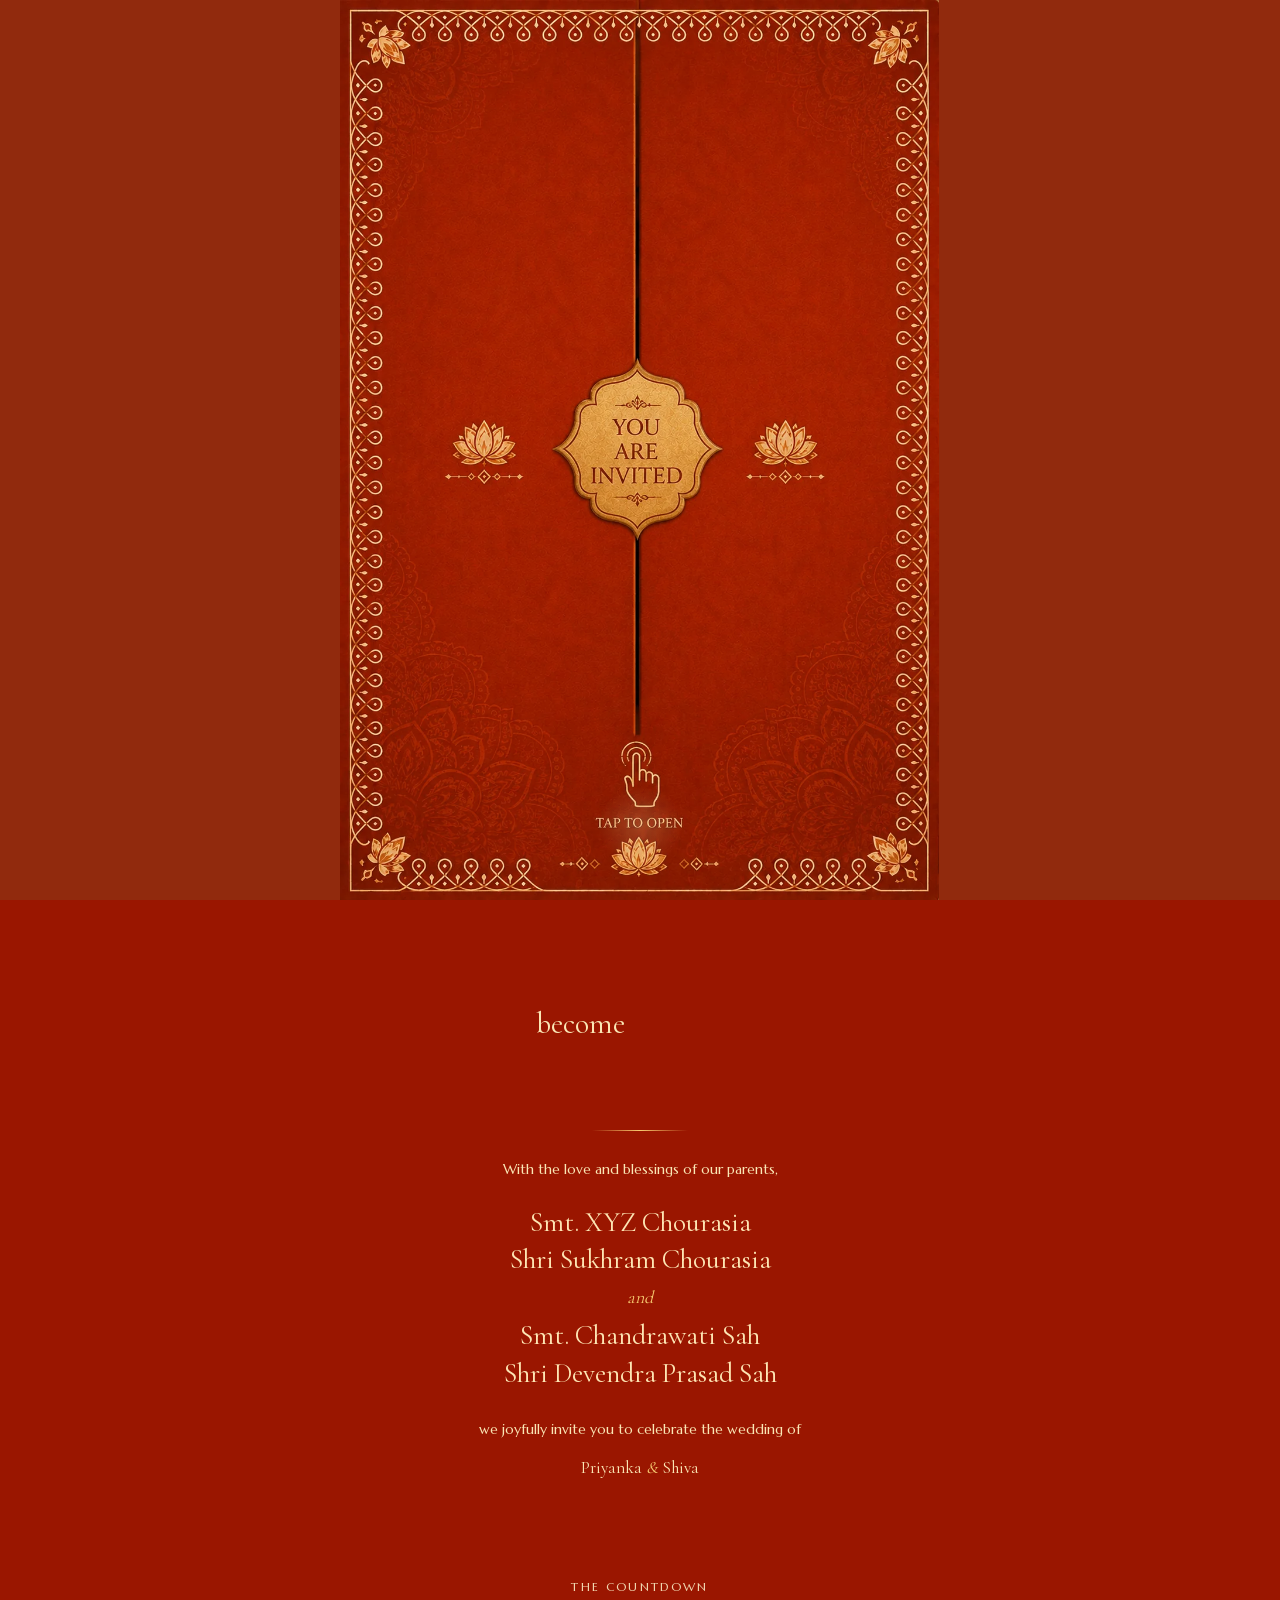
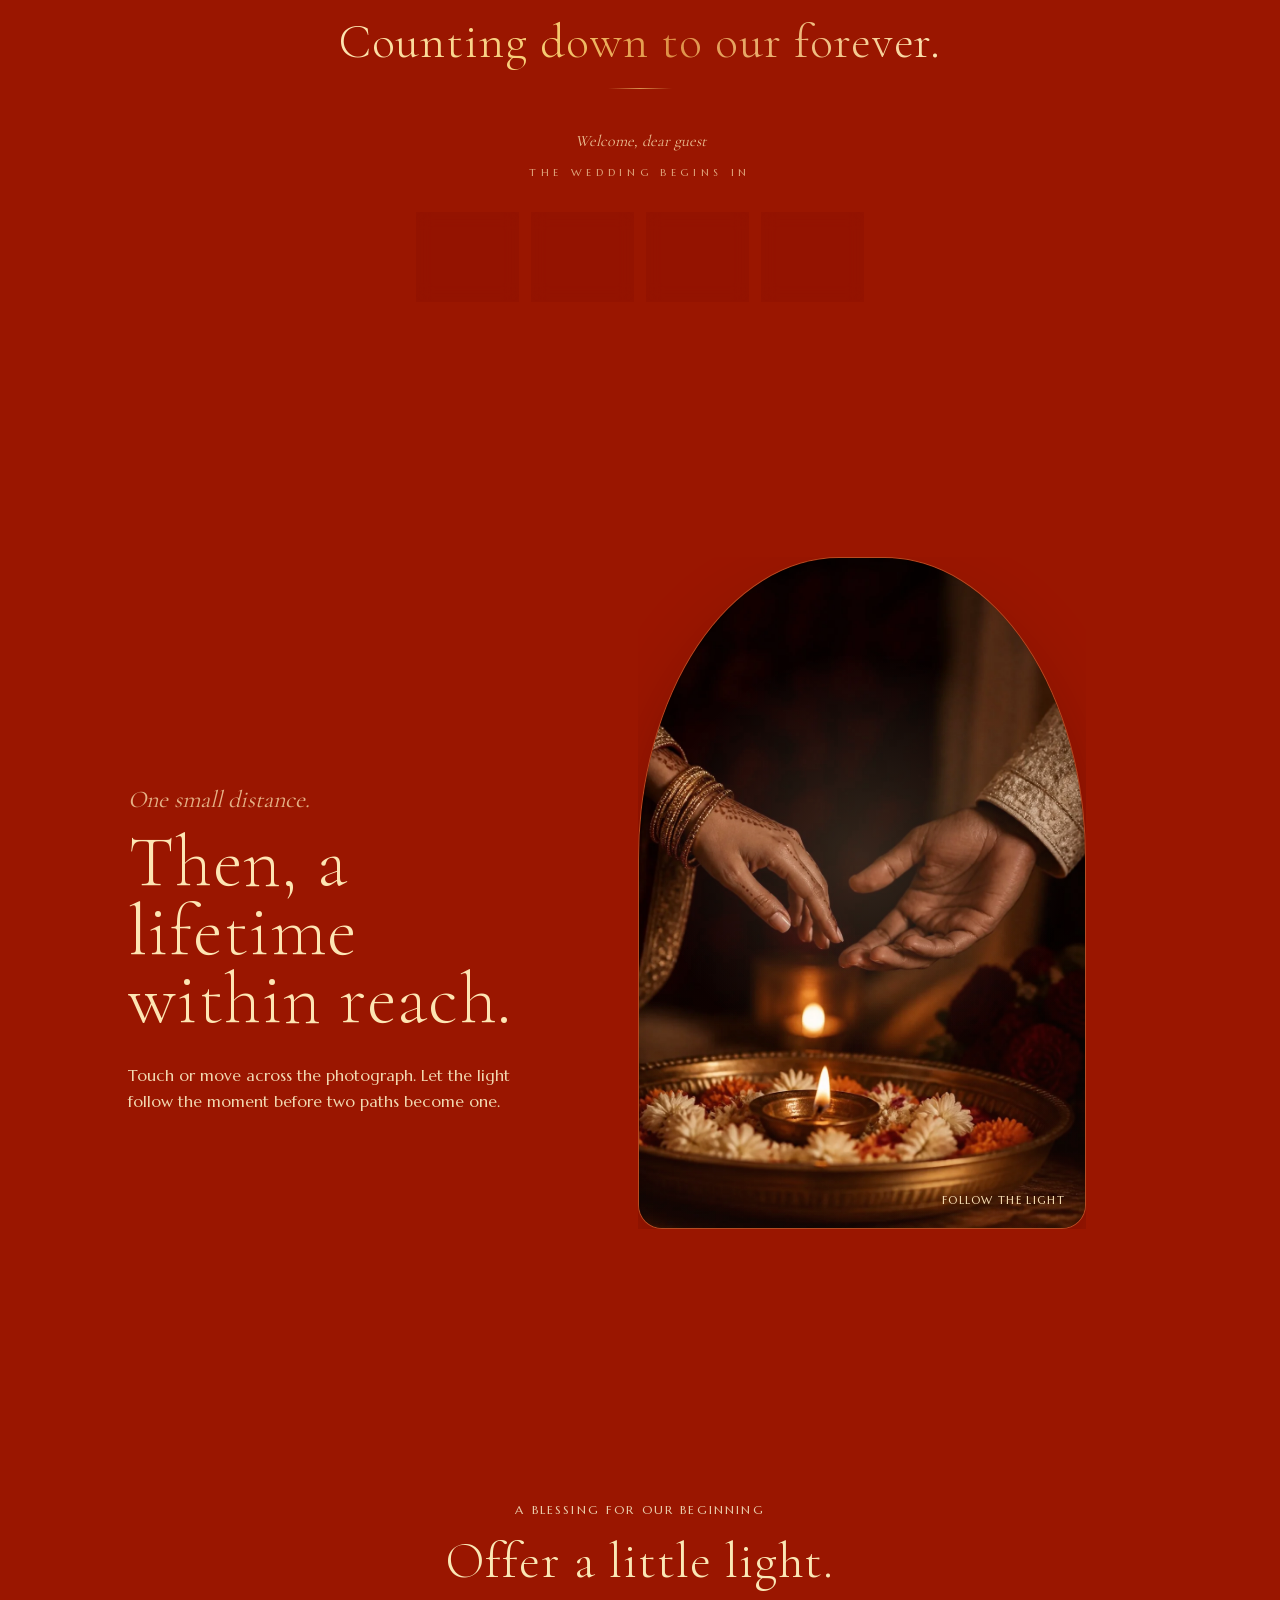
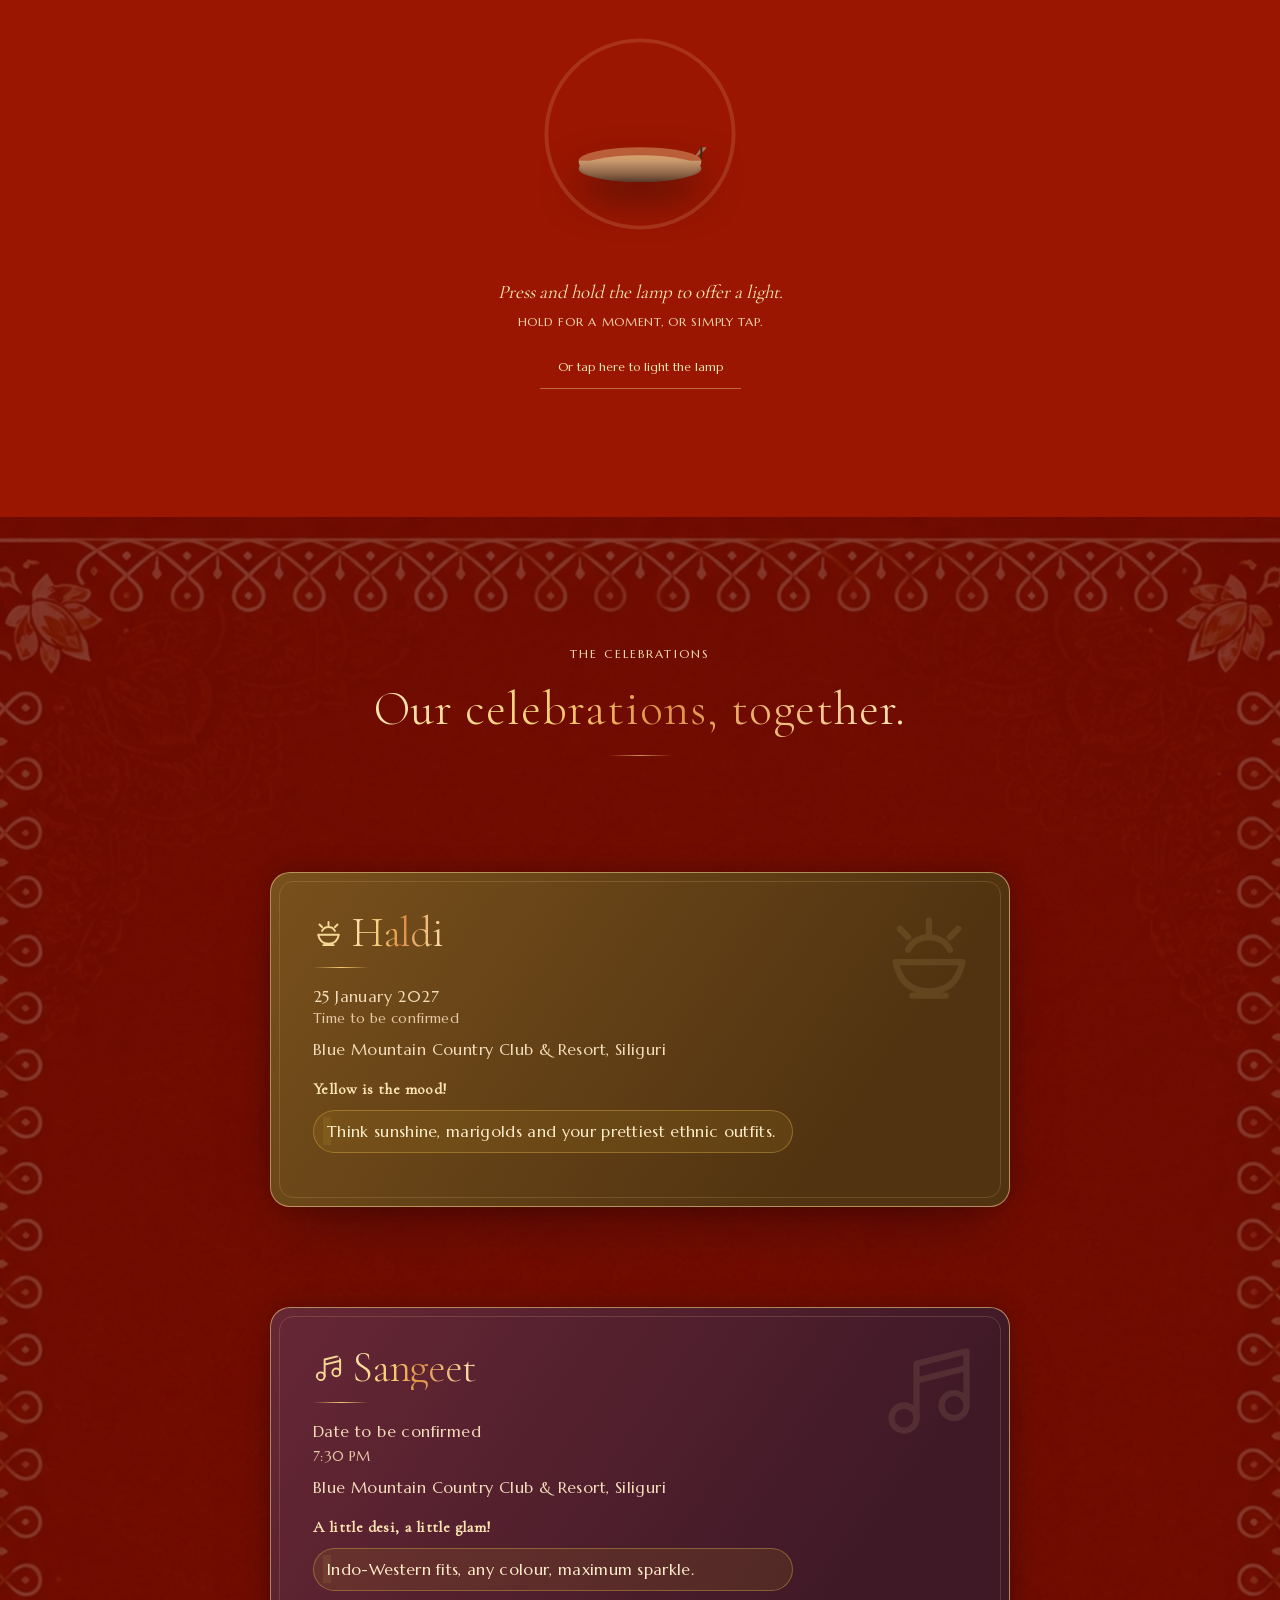
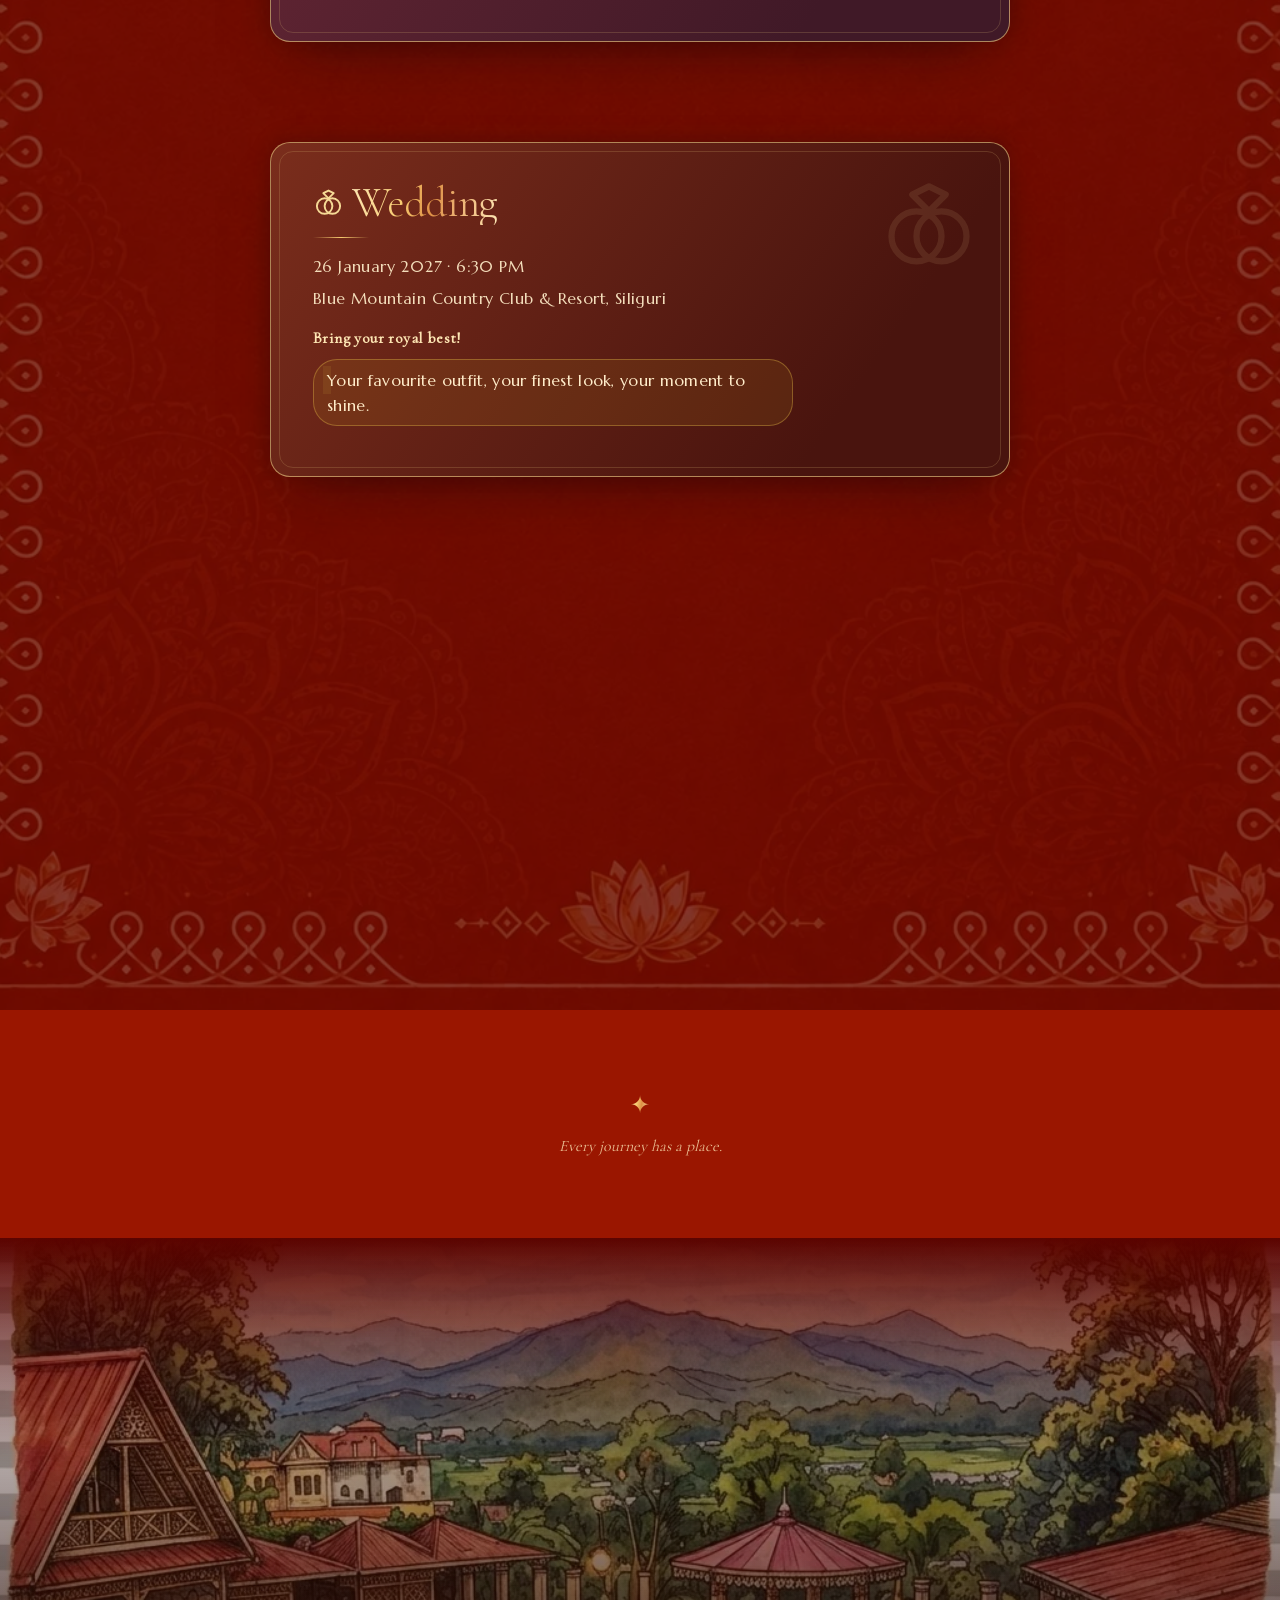
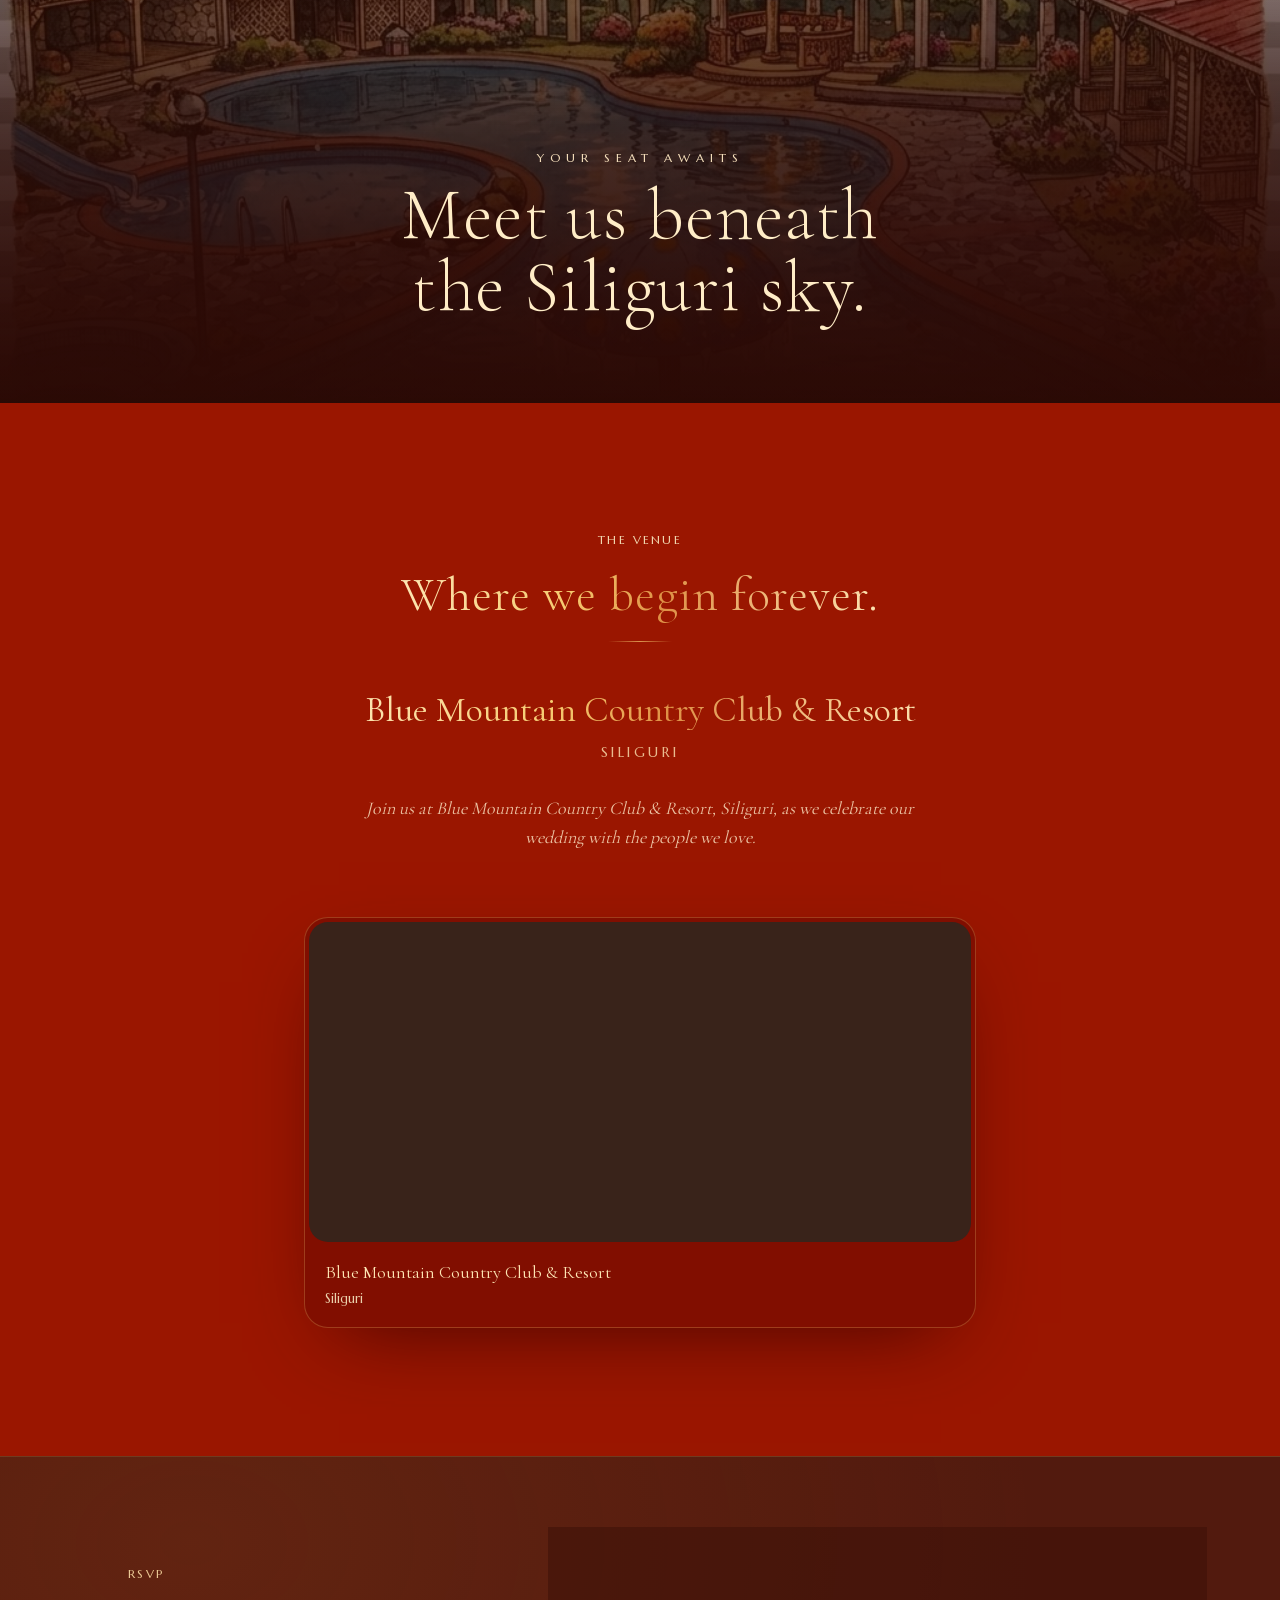
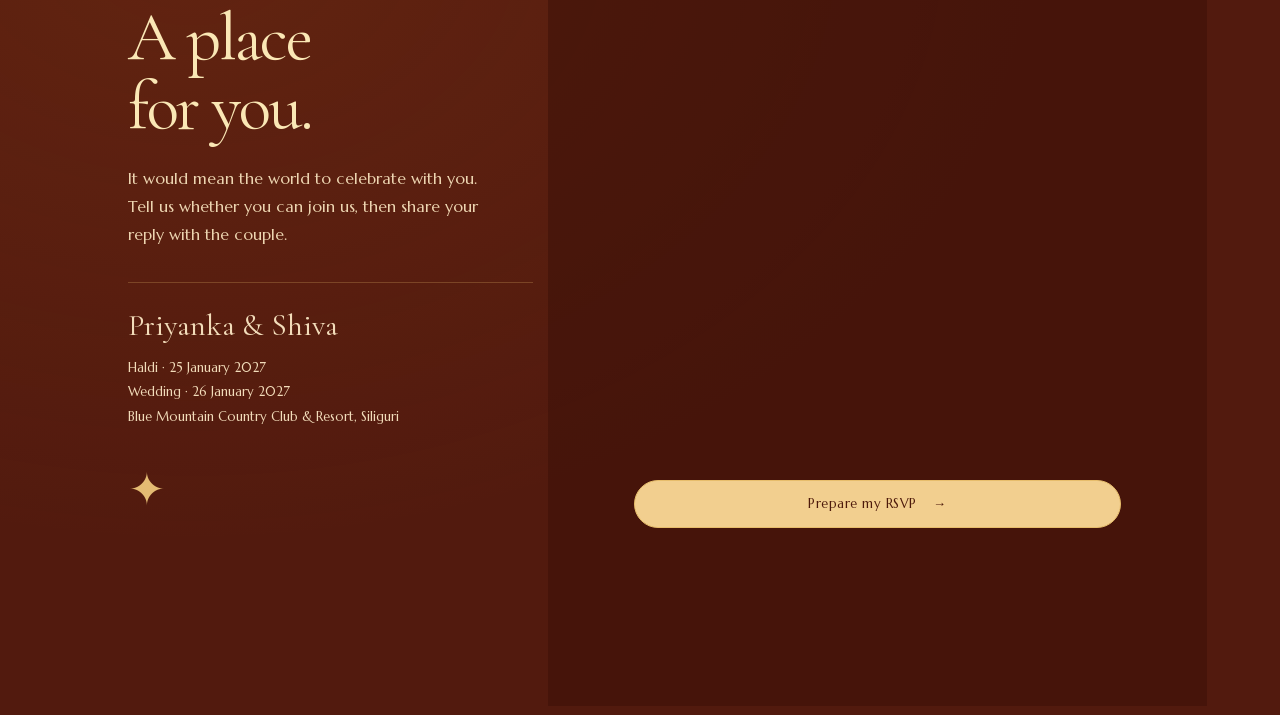
==== index.html @ 4b0b0c45 "Rename Index.html to index.html" ====
<!DOCTYPE html>

<html lang="en" style="scroll-behavior:smooth"><head><meta charset="utf-8"/><meta content="width=device-width, initial-scale=1, viewport-fit=cover" name="viewport"/><style>:root{--sf-img-5: var(--embedded-bg-0)}</style><style data-precedence="default">/*! tailwindcss v4.3.3 | MIT License | https://tailwindcss.com */@layer properties{@supports (((-webkit-hyphens:none)) and (not (margin-trim:inline))) or ((-moz-orient:inline) and (not (color:rgb(from red r g b)))){*,:before,:after,::backdrop{--tw-translate-x:0;--tw-translate-y:0;--tw-translate-z:0;--tw-scale-x:1;--tw-scale-y:1;--tw-scale-z:1;--tw-rotate-x:initial;--tw-rotate-y:initial;--tw-rotate-z:initial;--tw-skew-x:initial;--tw-skew-y:initial;--tw-space-y-reverse:0;--tw-space-x-reverse:0;--tw-border-style:solid;--tw-gradient-position:initial;--tw-gradient-from:#0000;--tw-gradient-via:#0000;--tw-gradient-to:#0000;--tw-gradient-stops:initial;--tw-gradient-via-stops:initial;--tw-gradient-from-position:0%;--tw-gradient-via-position:50%;--tw-gradient-to-position:100%;--tw-leading:initial;--tw-font-weight:initial;--tw-tracking:initial;--tw-ordinal:initial;--tw-slashed-zero:initial;--tw-numeric-figure:initial;--tw-numeric-spacing:initial;--tw-numeric-fraction:initial;--tw-shadow:0 0#0000;--tw-shadow-color:initial;--tw-shadow-alpha:100%;--tw-inset-shadow:0 0#0000;--tw-inset-shadow-color:initial;--tw-inset-shadow-alpha:100%;--tw-ring-color:initial;--tw-ring-shadow:0 0#0000;--tw-inset-ring-color:initial;--tw-inset-ring-shadow:0 0#0000;--tw-ring-inset:initial;--tw-ring-offset-width:0px;--tw-ring-offset-color:#fff;--tw-ring-offset-shadow:0 0#0000;--tw-outline-style:solid;--tw-blur:initial;--tw-brightness:initial;--tw-contrast:initial;--tw-grayscale:initial;--tw-hue-rotate:initial;--tw-invert:initial;--tw-opacity:initial;--tw-saturate:initial;--tw-sepia:initial;--tw-drop-shadow:initial;--tw-drop-shadow-color:initial;--tw-drop-shadow-alpha:100%;--tw-drop-shadow-size:initial;--tw-backdrop-blur:initial;--tw-backdrop-brightness:initial;--tw-backdrop-contrast:initial;--tw-backdrop-grayscale:initial;--tw-backdrop-hue-rotate:initial;--tw-backdrop-invert:initial;--tw-backdrop-opacity:initial;--tw-backdrop-saturate:initial;--tw-backdrop-sepia:initial;--tw-duration:initial;--tw-ease:initial;--tw-content:"";--tw-animation-delay:0s;--tw-animation-direction:normal;--tw-animation-duration:initial;--tw-animation-fill-mode:none;--tw-animation-iteration-count:1;--tw-enter-blur:0;--tw-enter-opacity:1;--tw-enter-rotate:0;--tw-enter-scale:1;--tw-enter-translate-x:0;--tw-enter-translate-y:0;--tw-exit-blur:0;--tw-exit-opacity:1;--tw-exit-rotate:0;--tw-exit-scale:1;--tw-exit-translate-x:0;--tw-exit-translate-y:0}}}@layer theme{:root,:host{--font-sans:-apple-system,BlinkMacSystemFont,"Segoe UI",Roboto,"Helvetica Neue","Noto Sans",Arial,sans-serif,"Apple Color Emoji","Segoe UI Emoji","Segoe UI Symbol","Noto Color Emoji";--spacing:.25rem;--container-sm:24rem;--container-md:28rem;--container-xl:36rem;--container-2xl:42rem;--container-3xl:48rem;--container-4xl:56rem;--container-5xl:64rem;--text-xs:.75rem;--text-xs--line-height:calc(1/.75);--text-sm:.875rem;--text-sm--line-height:calc(1.25/.875);--text-base:1rem;--text-base--line-height:calc(1.5/1);--text-lg:1.125rem;--text-lg--line-height:calc(1.75/1.125);--text-xl:1.25rem;--text-xl--line-height:calc(1.75/1.25);--text-2xl:1.5rem;--text-2xl--line-height:calc(2/1.5);--text-3xl:1.875rem;--text-3xl--line-height:calc(2.25/1.875);--text-4xl:2.25rem;--text-4xl--line-height:calc(2.5/2.25);--text-5xl:3rem;--text-5xl--line-height:1;--text-6xl:3.75rem;--text-6xl--line-height:1;--text-7xl:4.5rem;--text-7xl--line-height:1;--text-8xl:6rem;--text-8xl--line-height:1;--font-weight-light:300;--leading-tight:1.25;--leading-snug:1.375;--leading-relaxed:1.625;--leading-loose:2;--blur-sm:8px;--default-transition-duration:.15s;--default-transition-timing-function:cubic-bezier(.4,0,.2,1);--default-font-family:var(--font-sans);--color-background:var(--background);--color-foreground:var(--foreground);--color-border:var(--border);--font-body:"Marcellus",serif}}@layer base{*,:after,:before,::backdrop{box-sizing:border-box;border:0 solid;margin:0;padding:0}::file-selector-button{box-sizing:border-box;border:0 solid;margin:0;padding:0}html,:host{-webkit-text-size-adjust:100%;tab-size:4;line-height:1.5;font-family:var(--default-font-family,-apple-system,BlinkMacSystemFont,"Segoe UI",Roboto,"Helvetica Neue","Noto Sans",Arial,sans-serif,"Apple Color Emoji","Segoe UI Emoji","Segoe UI Symbol","Noto Color Emoji");font-feature-settings:var(--default-font-feature-settings,normal);font-variation-settings:var(--default-font-variation-settings,normal);-webkit-tap-highlight-color:transparent}a{color:inherit;-webkit-text-decoration:inherit;-webkit-text-decoration:inherit;-webkit-text-decoration:inherit;-webkit-text-decoration:inherit;text-decoration:inherit}:-moz-focusring:where(:not(iframe)){outline:auto}ol{list-style:none}img,svg,video,canvas,iframe{vertical-align:middle;display:block}img,video{max-width:100%;height:auto}button{font:inherit;font-feature-settings:inherit;font-variation-settings:inherit;letter-spacing:inherit;color:inherit;opacity:1;background-color:#0000;border-radius:0}::file-selector-button{font:inherit;font-feature-settings:inherit;font-variation-settings:inherit;letter-spacing:inherit;color:inherit;opacity:1;background-color:#0000;border-radius:0}::file-selector-button{margin-inline-end:4px}::placeholder{opacity:1}@supports (not ((-webkit-appearance:-apple-pay-button))) or (contain-intrinsic-size:1px){::placeholder{color:currentColor}@supports (color:color-mix(in lab,red,red)){::placeholder{color:color-mix(in oklab,currentcolor 50%,transparent)}}}::-webkit-search-decoration{-webkit-appearance:none}::-webkit-date-and-time-value{min-height:1lh;text-align:inherit}::-webkit-datetime-edit{display:inline-flex}::-webkit-datetime-edit-fields-wrapper{padding:0}::-webkit-datetime-edit{padding-block:0}::-webkit-datetime-edit-year-field{padding-block:0}::-webkit-datetime-edit-month-field{padding-block:0}::-webkit-datetime-edit-day-field{padding-block:0}::-webkit-datetime-edit-hour-field{padding-block:0}::-webkit-datetime-edit-minute-field{padding-block:0}::-webkit-datetime-edit-second-field{padding-block:0}::-webkit-datetime-edit-millisecond-field{padding-block:0}::-webkit-datetime-edit-meridiem-field{padding-block:0}::-webkit-calendar-picker-indicator{line-height:1}:-moz-ui-invalid{box-shadow:none}button{appearance:button}::file-selector-button{appearance:button}::-webkit-inner-spin-button{height:auto}::-webkit-outer-spin-button{height:auto}*{border-color:var(--color-border)}body{background-color:var(--color-background);color:var(--color-foreground);font-family:var(--font-body);-webkit-font-smoothing:antialiased}h1,h2,h3{letter-spacing:.02em;font-weight:300}}@layer components;@layer utilities{.pointer-events-none{pointer-events:none}.absolute{position:absolute}.fixed{position:fixed}.relative{position:relative}.-inset-10{inset:calc(var(--spacing)*-10)}.inset-0{inset:0}.inset-2{inset:calc(var(--spacing)*2)}.inset-x-0{inset-inline:0}.inset-y-0{inset-block:0}.top-0{top:0}.top-1{top:var(--spacing)}.top-1\/2{top:50%}.top-5{top:calc(var(--spacing)*5)}.top-\[50px\]{top:50px}.right-0{right:0}.right-3{right:calc(var(--spacing)*3)}.right-5{right:calc(var(--spacing)*5)}.right-6{right:calc(var(--spacing)*6)}.right-\[38px\]{right:38px}.-bottom-1{bottom:calc(var(--spacing)*-1)}.bottom-0{bottom:0}.bottom-5{bottom:calc(var(--spacing)*5)}.bottom-12{bottom:calc(var(--spacing)*12)}.bottom-\[8\%\]{bottom:8%}.-left-10{left:calc(var(--spacing)*-10)}.left-0{left:0}.left-1\/2{left:50%}.left-5{left:calc(var(--spacing)*5)}.left-\[14px\]{left:14px}.isolate{isolation:isolate}.-z-10{z-index:calc(10*-1)}.z-10{z-index:10}.z-20{z-index:20}.z-30{z-index:30}.z-40{z-index:40}.z-50{z-index:50}.m-auto{margin:auto}.mx-3{margin-inline:calc(var(--spacing)*3)}.mx-auto{margin-inline:auto}.mt-1{margin-top:var(--spacing)}.mt-2{margin-top:calc(var(--spacing)*2)}.mt-3{margin-top:calc(var(--spacing)*3)}.mt-4{margin-top:calc(var(--spacing)*4)}.mt-5{margin-top:calc(var(--spacing)*5)}.mt-6{margin-top:calc(var(--spacing)*6)}.mt-7{margin-top:calc(var(--spacing)*7)}.mt-8{margin-top:calc(var(--spacing)*8)}.mt-10{margin-top:calc(var(--spacing)*10)}.mt-12{margin-top:calc(var(--spacing)*12)}.mt-14{margin-top:calc(var(--spacing)*14)}.mt-16{margin-top:calc(var(--spacing)*16)}.mt-20{margin-top:calc(var(--spacing)*20)}.mb-3{margin-bottom:calc(var(--spacing)*3)}.mb-8{margin-bottom:calc(var(--spacing)*8)}.mb-16{margin-bottom:calc(var(--spacing)*16)}.block{display:block}.flex{display:flex}.grid{display:grid}.hidden{display:none}.inline-block{display:inline-block}.aspect-\[2\/3\]{aspect-ratio:2/3}.aspect-\[3\/4\]{aspect-ratio:3/4}.aspect-\[16\/9\]{aspect-ratio:16/9}.gold-rule{background-image:linear-gradient(to right,transparent,var(--gold) 50%,transparent);height:1px}.h-1\.5{height:calc(var(--spacing)*1.5)}.h-2{height:calc(var(--spacing)*2)}.h-3\.5{height:calc(var(--spacing)*3.5)}.h-4{height:calc(var(--spacing)*4)}.h-5{height:calc(var(--spacing)*5)}.h-9{height:calc(var(--spacing)*9)}.h-10{height:calc(var(--spacing)*10)}.h-12{height:calc(var(--spacing)*12)}.h-16{height:calc(var(--spacing)*16)}.h-20{height:calc(var(--spacing)*20)}.h-40{height:calc(var(--spacing)*40)}.h-56{height:calc(var(--spacing)*56)}.h-72{height:calc(var(--spacing)*72)}.h-\[2px\]{height:2px}.h-\[28rem\]{height:28rem}.h-\[80vh\]{height:80vh}.h-full{height:100%}.h-px{height:1px}.min-h-36{min-height:calc(var(--spacing)*36)}.min-h-\[85dvh\]{min-height:85dvh}.min-h-screen{min-height:100vh}.w-1{width:var(--spacing)}.w-1\.5{width:calc(var(--spacing)*1.5)}.w-1\/2{width:50%}.w-2{width:calc(var(--spacing)*2)}.w-3\.5{width:calc(var(--spacing)*3.5)}.w-4{width:calc(var(--spacing)*4)}.w-5{width:calc(var(--spacing)*5)}.w-10{width:calc(var(--spacing)*10)}.w-12{width:calc(var(--spacing)*12)}.w-16{width:calc(var(--spacing)*16)}.w-20{width:calc(var(--spacing)*20)}.w-24{width:calc(var(--spacing)*24)}.w-40{width:calc(var(--spacing)*40)}.w-56{width:calc(var(--spacing)*56)}.w-\[min\(92vw\,44rem\)\]{width:min(92vw,44rem)}.w-full{width:100%}.w-px{width:1px}.max-w-2xl{max-width:var(--container-2xl)}.max-w-3xl{max-width:var(--container-3xl)}.max-w-4xl{max-width:var(--container-4xl)}.max-w-5xl{max-width:var(--container-5xl)}.max-w-\[200px\]{max-width:200px}.max-w-md{max-width:var(--container-md)}.max-w-sm{max-width:var(--container-sm)}.max-w-xl{max-width:var(--container-xl)}.flex-1{flex:1}.origin-center{transform-origin:50%}.origin-left{transform-origin:0}.-translate-x-1\/2{--tw-translate-x:calc(calc(1/2*100%)*-1)}.-translate-y-1\/2{--tw-translate-y:calc(calc(1/2*100%)*-1);translate:var(--tw-translate-x) var(--tw-translate-y)}.scale-\[2\]{scale:2}.reveal{transition:opacity 1s cubic-bezier(.22,1,.36,1),transform 1s cubic-bezier(.22,1,.36,1)}.reveal-in{opacity:1;transform:none}.shimmer-line{background-image:linear-gradient(90deg,transparent,var(--gold-soft),transparent);background-size:200% 100%;animation:3.5s linear infinite shimmer}.ken-burns-bg{will-change:transform;animation:12s ease-in-out infinite alternate ken-burns}.float-slow{animation:6s ease-in-out infinite soft-float}.cursor-crosshair{cursor:crosshair}.cursor-pointer{cursor:pointer}.touch-none{touch-action:none}.grid-cols-4{grid-template-columns:repeat(4,minmax(0,1fr))}.flex-col{flex-direction:column}.flex-wrap{flex-wrap:wrap}.place-items-center{place-items:center}.items-center{align-items:center}.items-end{align-items:flex-end}.justify-between{justify-content:space-between}.justify-center{justify-content:center}.gap-2{gap:calc(var(--spacing)*2)}.gap-3{gap:calc(var(--spacing)*3)}.gap-4{gap:calc(var(--spacing)*4)}.gap-5{gap:calc(var(--spacing)*5)}.gap-6{gap:calc(var(--spacing)*6)}.gap-14{gap:calc(var(--spacing)*14)}:where(.space-y-24>:not(:last-child)){--tw-space-y-reverse:0;margin-block-start:calc(calc(var(--spacing)*24)*var(--tw-space-y-reverse));margin-block-end:calc(calc(var(--spacing)*24)*calc(1 - var(--tw-space-y-reverse)))}.overflow-hidden{overflow:hidden}.overflow-x-hidden{overflow-x:hidden}.rounded-\[1\.2rem\]{border-radius:1.2rem}.rounded-\[1\.5rem\]{border-radius:1.5rem}.rounded-\[1\.75rem\]{border-radius:1.75rem}.rounded-\[45\%_45\%_1\.5rem_1\.5rem\]{border-radius:45% 45% 1.5rem 1.5rem}.rounded-\[100\%_0_100\%_0\]{border-radius:100%0}.rounded-full{border-radius:2147483647px}.rounded-lg{border-radius:var(--radius)}.rounded-sm{border-radius:calc(var(--radius) - 4px)}.rounded-xl{border-radius:calc(var(--radius) + 4px)}.border{border-style:var(--tw-border-style);border-width:1px}.border-0{border-style:var(--tw-border-style);border-width:0}.border-t{border-top-style:var(--tw-border-style);border-top-width:1px}.border-gold\/10{border-color:var(--gold)}@supports (color:color-mix(in lab,red,red)){.border-gold\/10{border-color:color-mix(in oklab,var(--gold) 10%,transparent)}}.border-gold\/15{border-color:var(--gold)}@supports (color:color-mix(in lab,red,red)){.border-gold\/15{border-color:color-mix(in oklab,var(--gold) 15%,transparent)}}.border-gold\/25{border-color:var(--gold)}@supports (color:color-mix(in lab,red,red)){.border-gold\/25{border-color:color-mix(in oklab,var(--gold) 25%,transparent)}}.border-gold\/30{border-color:var(--gold)}@supports (color:color-mix(in lab,red,red)){.border-gold\/30{border-color:color-mix(in oklab,var(--gold) 30%,transparent)}}.border-gold\/35{border-color:var(--gold)}@supports (color:color-mix(in lab,red,red)){.border-gold\/35{border-color:color-mix(in oklab,var(--gold) 35%,transparent)}}.border-gold\/40{border-color:var(--gold)}@supports (color:color-mix(in lab,red,red)){.border-gold\/40{border-color:color-mix(in oklab,var(--gold) 40%,transparent)}}.paper{background-color:var(--card);box-shadow:0 0 0 1px var(--border),0 30px 70px -30px oklch(20%.1 30/.7);background-image:radial-gradient(circle at 30% 20%,oklch(50%.16 36/.55),#0000 60%)}.bg-background{background-color:var(--background)}.bg-card\/50{background-color:var(--card)}@supports (color:color-mix(in lab,red,red)){.bg-card\/50{background-color:color-mix(in oklab,var(--card) 50%,transparent)}}.bg-deep,.bg-deep\/40{background-color:var(--deep)}@supports (color:color-mix(in lab,red,red)){.bg-deep\/40{background-color:color-mix(in oklab,var(--deep) 40%,transparent)}}.bg-deep\/70{background-color:var(--deep)}@supports (color:color-mix(in lab,red,red)){.bg-deep\/70{background-color:color-mix(in oklab,var(--deep) 70%,transparent)}}.bg-deep\/75{background-color:var(--deep)}@supports (color:color-mix(in lab,red,red)){.bg-deep\/75{background-color:color-mix(in oklab,var(--deep) 75%,transparent)}}.bg-gold{background-color:var(--gold)}.bg-gold-soft\/60{background-color:var(--gold-soft)}@supports (color:color-mix(in lab,red,red)){.bg-gold-soft\/60{background-color:color-mix(in oklab,var(--gold-soft) 60%,transparent)}}.bg-gold-soft\/70{background-color:var(--gold-soft)}@supports (color:color-mix(in lab,red,red)){.bg-gold-soft\/70{background-color:color-mix(in oklab,var(--gold-soft) 70%,transparent)}}.bg-gold\/35{background-color:var(--gold)}@supports (color:color-mix(in lab,red,red)){.bg-gold\/35{background-color:color-mix(in oklab,var(--gold) 35%,transparent)}}.bg-gold\/80{background-color:var(--gold)}@supports (color:color-mix(in lab,red,red)){.bg-gold\/80{background-color:color-mix(in oklab,var(--gold) 80%,transparent)}}.bg-gradient-to-b{--tw-gradient-position:to bottom in oklab;background-image:linear-gradient(var(--tw-gradient-stops))}.bg-gradient-to-l{--tw-gradient-position:to left in oklab;background-image:linear-gradient(var(--tw-gradient-stops))}.bg-gradient-to-r{--tw-gradient-position:to right in oklab;background-image:linear-gradient(var(--tw-gradient-stops))}.gold-text{background-image:linear-gradient(100deg,var(--gold-soft) 0%,var(--gold) 35%,oklch(72%.13 62) 55%,var(--gold-soft) 100%);color:#0000;-webkit-background-clip:text;background-clip:text}.bg-\[linear-gradient\(to_bottom\,var\(--deep\)\,transparent_30\%\,transparent_65\%\,var\(--deep\)\)\]{background-image:linear-gradient(to bottom,var(--deep),transparent 30%,transparent 65%,var(--deep))}.bg-\[radial-gradient\(ellipse_at_top\,oklch\(0\.86_0\.12_84\/0\.18\)\,transparent_68\%\)\]{background-image:radial-gradient(at top,oklch(86%.12 84/.18),#0000 68%)}.from-deep\/10{--tw-gradient-from:var(--deep)}@supports (color:color-mix(in lab,red,red)){.from-deep\/10{--tw-gradient-from:color-mix(in oklab,var(--deep) 10%,transparent)}}.from-deep\/10{--tw-gradient-stops:var(--tw-gradient-via-stops,var(--tw-gradient-position),var(--tw-gradient-from) var(--tw-gradient-from-position),var(--tw-gradient-to) var(--tw-gradient-to-position))}.from-transparent{--tw-gradient-from:transparent;--tw-gradient-stops:var(--tw-gradient-via-stops,var(--tw-gradient-position),var(--tw-gradient-from) var(--tw-gradient-from-position),var(--tw-gradient-to) var(--tw-gradient-to-position))}.via-gold\/70{--tw-gradient-via:var(--gold)}@supports (color:color-mix(in lab,red,red)){.via-gold\/70{--tw-gradient-via:color-mix(in oklab,var(--gold) 70%,transparent)}}.via-gold\/70{--tw-gradient-via-stops:var(--tw-gradient-position),var(--tw-gradient-from) var(--tw-gradient-from-position),var(--tw-gradient-via) var(--tw-gradient-via-position),var(--tw-gradient-to) var(--tw-gradient-to-position);--tw-gradient-stops:var(--tw-gradient-via-stops)}.via-transparent{--tw-gradient-via:transparent;--tw-gradient-via-stops:var(--tw-gradient-position),var(--tw-gradient-from) var(--tw-gradient-from-position),var(--tw-gradient-via) var(--tw-gradient-via-position),var(--tw-gradient-to) var(--tw-gradient-to-position);--tw-gradient-stops:var(--tw-gradient-via-stops)}.to-deep\/85{--tw-gradient-to:var(--deep)}@supports (color:color-mix(in lab,red,red)){.to-deep\/85{--tw-gradient-to:color-mix(in oklab,var(--deep) 85%,transparent)}}.to-deep\/85{--tw-gradient-stops:var(--tw-gradient-via-stops,var(--tw-gradient-position),var(--tw-gradient-from) var(--tw-gradient-from-position),var(--tw-gradient-to) var(--tw-gradient-to-position))}.to-gold\/45{--tw-gradient-to:var(--gold)}@supports (color:color-mix(in lab,red,red)){.to-gold\/45{--tw-gradient-to:color-mix(in oklab,var(--gold) 45%,transparent)}}.to-gold\/45{--tw-gradient-stops:var(--tw-gradient-via-stops,var(--tw-gradient-position),var(--tw-gradient-from) var(--tw-gradient-from-position),var(--tw-gradient-to) var(--tw-gradient-to-position))}.to-transparent{--tw-gradient-to:transparent;--tw-gradient-stops:var(--tw-gradient-via-stops,var(--tw-gradient-position),var(--tw-gradient-from) var(--tw-gradient-from-position),var(--tw-gradient-to) var(--tw-gradient-to-position))}.bg-cover{background-size:cover}.bg-center{background-position:50%}.bg-no-repeat{background-repeat:no-repeat}.object-cover{object-fit:cover}.p-1{padding:var(--spacing)}.p-7{padding:calc(var(--spacing)*7)}.px-2{padding-inline:calc(var(--spacing)*2)}.px-4{padding-inline:calc(var(--spacing)*4)}.px-6{padding-inline:calc(var(--spacing)*6)}.px-8{padding-inline:calc(var(--spacing)*8)}.py-2{padding-block:calc(var(--spacing)*2)}.py-4{padding-block:calc(var(--spacing)*4)}.py-8{padding-block:calc(var(--spacing)*8)}.py-20{padding-block:calc(var(--spacing)*20)}.py-28{padding-block:calc(var(--spacing)*28)}.py-32{padding-block:calc(var(--spacing)*32)}.py-36{padding-block:calc(var(--spacing)*36)}.pt-6{padding-top:calc(var(--spacing)*6)}.pt-28{padding-top:calc(var(--spacing)*28)}.pb-12{padding-bottom:calc(var(--spacing)*12)}.pb-20{padding-bottom:calc(var(--spacing)*20)}.pb-28{padding-bottom:calc(var(--spacing)*28)}.pl-10{padding-left:calc(var(--spacing)*10)}.text-center{text-align:center}.text-left{text-align:left}.align-middle{vertical-align:middle}.font-display{font-family:Cormorant Garamond,serif}.text-2xl{font-size:var(--text-2xl);line-height:var(--tw-leading,var(--text-2xl--line-height))}.text-3xl{font-size:var(--text-3xl);line-height:var(--tw-leading,var(--text-3xl--line-height))}.text-4xl{font-size:var(--text-4xl);line-height:var(--tw-leading,var(--text-4xl--line-height))}.text-5xl{font-size:var(--text-5xl);line-height:var(--tw-leading,var(--text-5xl--line-height))}.text-6xl{font-size:var(--text-6xl)}.text-base{font-size:var(--text-base);line-height:var(--tw-leading,var(--text-base--line-height))}.text-lg{font-size:var(--text-lg);line-height:var(--tw-leading,var(--text-lg--line-height))}.text-sm{font-size:var(--text-sm);line-height:var(--tw-leading,var(--text-sm--line-height))}.text-xl{font-size:var(--text-xl);line-height:var(--tw-leading,var(--text-xl--line-height))}.text-xs{font-size:var(--text-xs);line-height:var(--tw-leading,var(--text-xs--line-height))}.text-\[0\.5rem\]{font-size:.5rem}.text-\[0\.6rem\]{font-size:.6rem}.text-\[0\.7rem\]{font-size:.7rem}.text-\[0\.52rem\]{font-size:.52rem}.text-\[0\.55rem\]{font-size:.55rem}.text-\[0\.56rem\]{font-size:.56rem}.text-\[0\.58rem\]{font-size:.58rem}.text-\[0\.62rem\]{font-size:.62rem}.text-\[0\.65rem\]{font-size:.65rem}.leading-7{--tw-leading:calc(var(--spacing)*7);line-height:calc(var(--spacing)*7)}.leading-\[0\.95\]{--tw-leading:.95;line-height:.95}.leading-loose{--tw-leading:var(--leading-loose);line-height:var(--leading-loose)}.leading-none{--tw-leading:1;line-height:1}.leading-relaxed{--tw-leading:var(--leading-relaxed);line-height:var(--leading-relaxed)}.leading-snug{--tw-leading:var(--leading-snug);line-height:var(--leading-snug)}.leading-tight{--tw-leading:var(--leading-tight);line-height:var(--leading-tight)}.font-light{--tw-font-weight:var(--font-weight-light);font-weight:var(--font-weight-light)}.tracking-\[0\.2em\]{--tw-tracking:.2em;letter-spacing:.2em}.tracking-\[0\.3em\]{--tw-tracking:.3em;letter-spacing:.3em}.tracking-\[0\.4em\]{--tw-tracking:.4em;letter-spacing:.4em}.tracking-\[0\.5em\]{--tw-tracking:.5em;letter-spacing:.5em}.tracking-\[0\.12em\]{--tw-tracking:.12em;letter-spacing:.12em}.tracking-\[0\.25em\]{--tw-tracking:.25em;letter-spacing:.25em}.tracking-\[0\.32em\]{--tw-tracking:.32em;letter-spacing:.32em}.tracking-\[0\.35em\]{--tw-tracking:.35em;letter-spacing:.35em}.tracking-\[0\.45em\]{--tw-tracking:.45em;letter-spacing:.45em}.tracking-\[0\.55em\]{--tw-tracking:.55em;letter-spacing:.55em}.text-balance{text-wrap:balance}.text-foreground\/25{color:var(--foreground)}@supports (color:color-mix(in lab,red,red)){.text-foreground\/25{color:color-mix(in oklab,var(--foreground) 25%,transparent)}}.text-foreground\/35{color:var(--foreground)}@supports (color:color-mix(in lab,red,red)){.text-foreground\/35{color:color-mix(in oklab,var(--foreground) 35%,transparent)}}.text-foreground\/55{color:var(--foreground)}@supports (color:color-mix(in lab,red,red)){.text-foreground\/55{color:color-mix(in oklab,var(--foreground) 55%,transparent)}}.text-foreground\/65{color:var(--foreground)}@supports (color:color-mix(in lab,red,red)){.text-foreground\/65{color:color-mix(in oklab,var(--foreground) 65%,transparent)}}.text-foreground\/80{color:var(--foreground)}@supports (color:color-mix(in lab,red,red)){.text-foreground\/80{color:color-mix(in oklab,var(--foreground) 80%,transparent)}}.text-foreground\/85{color:var(--foreground)}@supports (color:color-mix(in lab,red,red)){.text-foreground\/85{color:color-mix(in oklab,var(--foreground) 85%,transparent)}}.text-foreground\/90{color:var(--foreground)}@supports (color:color-mix(in lab,red,red)){.text-foreground\/90{color:color-mix(in oklab,var(--foreground) 90%,transparent)}}.text-gold{color:var(--gold)}.text-gold-soft,.text-gold-soft\/40{color:var(--gold-soft)}@supports (color:color-mix(in lab,red,red)){.text-gold-soft\/40{color:color-mix(in oklab,var(--gold-soft) 40%,transparent)}}.text-gold-soft\/50{color:var(--gold-soft)}@supports (color:color-mix(in lab,red,red)){.text-gold-soft\/50{color:color-mix(in oklab,var(--gold-soft) 50%,transparent)}}.text-gold-soft\/55{color:var(--gold-soft)}@supports (color:color-mix(in lab,red,red)){.text-gold-soft\/55{color:color-mix(in oklab,var(--gold-soft) 55%,transparent)}}.text-gold-soft\/60{color:var(--gold-soft)}@supports (color:color-mix(in lab,red,red)){.text-gold-soft\/60{color:color-mix(in oklab,var(--gold-soft) 60%,transparent)}}.text-gold-soft\/65{color:var(--gold-soft)}@supports (color:color-mix(in lab,red,red)){.text-gold-soft\/65{color:color-mix(in oklab,var(--gold-soft) 65%,transparent)}}.text-gold-soft\/70{color:var(--gold-soft)}@supports (color:color-mix(in lab,red,red)){.text-gold-soft\/70{color:color-mix(in oklab,var(--gold-soft) 70%,transparent)}}.text-gold-soft\/75{color:var(--gold-soft)}@supports (color:color-mix(in lab,red,red)){.text-gold-soft\/75{color:color-mix(in oklab,var(--gold-soft) 75%,transparent)}}.text-gold-soft\/80{color:var(--gold-soft)}@supports (color:color-mix(in lab,red,red)){.text-gold-soft\/80{color:color-mix(in oklab,var(--gold-soft) 80%,transparent)}}.text-gold-soft\/90{color:var(--gold-soft)}@supports (color:color-mix(in lab,red,red)){.text-gold-soft\/90{color:color-mix(in oklab,var(--gold-soft) 90%,transparent)}}.text-gold\/75{color:var(--gold)}@supports (color:color-mix(in lab,red,red)){.text-gold\/75{color:color-mix(in oklab,var(--gold) 75%,transparent)}}.text-muted-foreground{color:var(--muted-foreground)}.text-primary-foreground\/0{color:var(--primary-foreground)}@supports (color:color-mix(in lab,red,red)){.text-primary-foreground\/0{color:color-mix(in oklab,var(--primary-foreground) 0%,transparent)}}.uppercase{text-transform:uppercase}.italic{font-style:italic}.tabular-nums{--tw-numeric-spacing:tabular-nums;font-variant-numeric:var(--tw-ordinal,) var(--tw-slashed-zero,) var(--tw-numeric-figure,) var(--tw-numeric-spacing,) var(--tw-numeric-fraction,)}.opacity-0{opacity:0}.opacity-25{opacity:.25}.opacity-45{opacity:.45}.opacity-50{opacity:.5}.opacity-100{opacity:1}.mix-blend-screen{mix-blend-mode:screen}.shadow-\[0_30px_80px_-35px_oklch\(0\.2_0\.1_30\/0\.9\)\]{--tw-shadow:0 30px 80px -35px var(--tw-shadow-color,oklch(20%.1 30/.9));box-shadow:var(--tw-inset-shadow),var(--tw-inset-ring-shadow),var(--tw-ring-offset-shadow),var(--tw-ring-shadow),var(--tw-shadow)}.ring-1{--tw-ring-shadow:var(--tw-ring-inset,)0 0 0 calc(1px + var(--tw-ring-offset-width)) var(--tw-ring-color,currentcolor);box-shadow:var(--tw-inset-shadow),var(--tw-inset-ring-shadow),var(--tw-ring-offset-shadow),var(--tw-ring-shadow),var(--tw-shadow)}.ring-gold\/30{--tw-ring-color:var(--gold)}@supports (color:color-mix(in lab,red,red)){.ring-gold\/30{--tw-ring-color:color-mix(in oklab,var(--gold) 30%,transparent)}}.ring-gold\/40{--tw-ring-color:var(--gold)}@supports (color:color-mix(in lab,red,red)){.ring-gold\/40{--tw-ring-color:color-mix(in oklab,var(--gold) 40%,transparent)}}.drop-shadow-\[0_18px_18px_rgba\(42\,12\,4\,0\.55\)\]{--tw-drop-shadow-size:drop-shadow(0 18px 18px var(--tw-drop-shadow-color,#2a0c048c));--tw-drop-shadow:var(--tw-drop-shadow-size);filter:var(--tw-blur,) var(--tw-brightness,) var(--tw-contrast,) var(--tw-grayscale,) var(--tw-hue-rotate,) var(--tw-invert,) var(--tw-saturate,) var(--tw-sepia,) var(--tw-drop-shadow,)}.grayscale-\[0\.15\]{--tw-grayscale:grayscale(.15);filter:var(--tw-blur,) var(--tw-brightness,) var(--tw-contrast,) var(--tw-grayscale,) var(--tw-hue-rotate,) var(--tw-invert,) var(--tw-saturate,) var(--tw-sepia,) var(--tw-drop-shadow,)}.backdrop-blur-sm{--tw-backdrop-blur:blur(var(--blur-sm));-webkit-backdrop-filter:var(--tw-backdrop-blur,) var(--tw-backdrop-brightness,) var(--tw-backdrop-contrast,) var(--tw-backdrop-grayscale,) var(--tw-backdrop-hue-rotate,) var(--tw-backdrop-invert,) var(--tw-backdrop-opacity,) var(--tw-backdrop-saturate,) var(--tw-backdrop-sepia,);backdrop-filter:var(--tw-backdrop-blur,) var(--tw-backdrop-brightness,) var(--tw-backdrop-contrast,) var(--tw-backdrop-grayscale,) var(--tw-backdrop-hue-rotate,) var(--tw-backdrop-invert,) var(--tw-backdrop-opacity,) var(--tw-backdrop-saturate,) var(--tw-backdrop-sepia,)}.transition-all{transition-property:all;transition-timing-function:var(--tw-ease,var(--default-transition-timing-function));transition-duration:var(--tw-duration,var(--default-transition-duration))}.transition-colors{transition-property:color,background-color,border-color,outline-color,text-decoration-color,fill,stroke,--tw-gradient-from,--tw-gradient-via,--tw-gradient-to;transition-timing-function:var(--tw-ease,var(--default-transition-timing-function));transition-duration:var(--tw-duration,var(--default-transition-duration))}.transition-opacity{transition-property:opacity;transition-timing-function:var(--tw-ease,var(--default-transition-timing-function));transition-duration:var(--tw-duration,var(--default-transition-duration))}.transition-shadow{transition-property:box-shadow;transition-timing-function:var(--tw-ease,var(--default-transition-timing-function))}.transition-transform{transition-property:transform,translate,scale,rotate;transition-timing-function:var(--tw-ease,var(--default-transition-timing-function))}.duration-150{--tw-duration:.15s;transition-duration:.15s}.duration-300{--tw-duration:.3s;transition-duration:.3s}.duration-500{--tw-duration:.5s;transition-duration:.5s}.duration-700{--tw-duration:.7s;transition-duration:.7s}.duration-1000{--tw-duration:1s;transition-duration:1s}.duration-\[1200ms\]{--tw-duration:1.2s;transition-duration:1.2s}.duration-\[1400ms\]{--tw-duration:1.4s;transition-duration:1.4s}.duration-\[2000ms\]{--tw-duration:2s;transition-duration:2s}.flip-face{backface-visibility:hidden;transform-style:preserve-3d}.outline-none{--tw-outline-style:none;outline-style:none}.flip-stack{perspective:600px}.group-focus-within\/menu-item\:opacity-100:is(:where(.group\/menu-item):focus-within *){opacity:1}@media (hover:hover){.group-hover\:w-24:is(:where(.group):hover *){width:calc(var(--spacing)*24)}.group-hover\:bg-gold-soft:is(:where(.group):hover *){background-color:var(--gold-soft)}.group-hover\:opacity-60:is(:where(.group):hover *){opacity:.6}.group-hover\/menu-item\:opacity-100:is(:where(.group\/menu-item):hover *){opacity:1}}.peer-disabled\:cursor-not-allowed:is(:where(.peer):disabled~*){cursor:not-allowed}.peer-disabled\:opacity-70:is(:where(.peer):disabled~*){opacity:.7}@media (hover:hover){.hover\:bg-deep\/90:hover{background-color:var(--deep)}@supports (color:color-mix(in lab,red,red)){.hover\:bg-deep\/90:hover{background-color:color-mix(in oklab,var(--deep) 90%,transparent)}}.hover\:text-gold:hover{color:var(--gold)}.hover\:text-gold-soft:hover,.hover\:text-gold-soft\/60:hover{color:var(--gold-soft)}@supports (color:color-mix(in lab,red,red)){.hover\:text-gold-soft\/60:hover{color:color-mix(in oklab,var(--gold-soft) 60%,transparent)}}.hover\:opacity-90:hover{opacity:.9}.hover\:shadow-\[0_30px_60px_-20px_rgba\(225\,190\,120\,0\.4\)\]:hover{--tw-shadow:0 30px 60px -20px var(--tw-shadow-color,#e1be7866);box-shadow:var(--tw-inset-shadow),var(--tw-inset-ring-shadow),var(--tw-ring-offset-shadow),var(--tw-ring-shadow),var(--tw-shadow)}}.focus-visible\:ring-1:focus-visible{--tw-ring-shadow:var(--tw-ring-inset,)0 0 0 calc(1px + var(--tw-ring-offset-width)) var(--tw-ring-color,currentcolor);box-shadow:var(--tw-inset-shadow),var(--tw-inset-ring-shadow),var(--tw-ring-offset-shadow),var(--tw-ring-shadow),var(--tw-shadow)}.focus-visible\:ring-gold:focus-visible,.focus-visible\:ring-gold\/80:focus-visible{--tw-ring-color:var(--gold)}@supports (color:color-mix(in lab,red,red)){.focus-visible\:ring-gold\/80:focus-visible{--tw-ring-color:color-mix(in oklab,var(--gold) 80%,transparent)}}.focus-visible\:outline-none:focus-visible{--tw-outline-style:none;outline-style:none}.active\:scale-\[0\.97\]:active{scale:.97}.has-focus\:border-ring:has(:focus){border-color:var(--ring)}.has-focus\:ring-\[3px\]:has(:focus){--tw-ring-shadow:var(--tw-ring-inset,)0 0 0 calc(3px + var(--tw-ring-offset-width)) var(--tw-ring-color,currentcolor);box-shadow:var(--tw-inset-shadow),var(--tw-inset-ring-shadow),var(--tw-ring-offset-shadow),var(--tw-ring-shadow),var(--tw-shadow)}.has-focus\:ring-ring\/50:has(:focus){--tw-ring-color:var(--ring)}@supports (color:color-mix(in lab,red,red)){.has-focus\:ring-ring\/50:has(:focus){--tw-ring-color:color-mix(in oklab,var(--ring) 50%,transparent)}}.has-\[\:disabled\]\:opacity-50:has(:disabled){opacity:.5}@media (width>=40rem){.sm\:h-20{height:calc(var(--spacing)*20)}.sm\:min-h-44{min-height:calc(var(--spacing)*44)}.sm\:w-20{width:calc(var(--spacing)*20)}.sm\:grid-cols-2{grid-template-columns:repeat(2,minmax(0,1fr))}.sm\:flex-row{flex-direction:row}.sm\:text-3xl{font-size:var(--text-3xl);line-height:var(--tw-leading,var(--text-3xl--line-height))}.sm\:text-4xl{font-size:var(--text-4xl);line-height:var(--tw-leading,var(--text-4xl--line-height))}.sm\:text-5xl{font-size:var(--text-5xl);line-height:var(--tw-leading,var(--text-5xl--line-height))}.sm\:text-6xl{font-size:var(--text-6xl);line-height:var(--tw-leading,var(--text-6xl--line-height))}.sm\:text-7xl{font-size:var(--text-7xl);line-height:var(--tw-leading,var(--text-7xl--line-height))}.sm\:text-8xl{font-size:var(--text-8xl);line-height:var(--tw-leading,var(--text-8xl--line-height))}.sm\:text-lg{font-size:var(--text-lg);line-height:var(--tw-leading,var(--text-lg--line-height))}}@media (width>=48rem){.md\:flex{display:flex}.md\:max-w-\[160px\]{max-width:160px}.md\:translate-y-14{--tw-translate-y:calc(var(--spacing)*14);translate:var(--tw-translate-x) var(--tw-translate-y)}.md\:grid-cols-\[0\.8fr_1\.2fr\]{grid-template-columns:.8fr 1.2fr}.md\:flex-row{flex-direction:row}.md\:flex-row-reverse{flex-direction:row-reverse}.md\:items-start{align-items:flex-start}.md\:pt-2{padding-top:calc(var(--spacing)*2)}}@media (width>=64rem){.lg\:block{display:block}}:is(.rtl\:\*\*\:\[\.rdp-button\\_next\>svg\]\:rotate-180:where(:is(:lang(ae),:lang(ar),:lang(arc),:lang(bcc),:lang(bqi),:lang(ckb),:lang(dv),:lang(fa),:lang(glk),:lang(he),:lang(ku),:lang(mzn),:lang(nqo),:lang(pnb),:lang(ps),:lang(sd),:lang(ug),:lang(ur),:lang(yi)),[dir=rtl],[dir=rtl] *) *):is(.rdp-button_next>svg),:is(.rtl\:\*\*\:\[\.rdp-button\\_previous\>svg\]\:rotate-180:where(:is(:lang(ae),:lang(ar),:lang(arc),:lang(bcc),:lang(bqi),:lang(ckb),:lang(dv),:lang(fa),:lang(glk),:lang(he),:lang(ku),:lang(mzn),:lang(nqo),:lang(pnb),:lang(ps),:lang(sd),:lang(ug),:lang(ur),:lang(yi)),[dir=rtl],[dir=rtl] *) *):is(.rdp-button_previous>svg){rotate:180deg}}@property --tw-animation-delay{syntax:"*";inherits:false;initial-value:0s}@property --tw-animation-direction{syntax:"*";inherits:false;initial-value:normal}@property --tw-animation-duration{syntax:"*";inherits:false}@property --tw-animation-fill-mode{syntax:"*";inherits:false;initial-value:none}@property --tw-animation-iteration-count{syntax:"*";inherits:false;initial-value:1}@property --tw-enter-blur{syntax:"*";inherits:false;initial-value:0}@property --tw-enter-opacity{syntax:"*";inherits:false;initial-value:1}@property --tw-enter-rotate{syntax:"*";inherits:false;initial-value:0}@property --tw-enter-scale{syntax:"*";inherits:false;initial-value:1}@property --tw-enter-translate-x{syntax:"*";inherits:false;initial-value:0}@property --tw-enter-translate-y{syntax:"*";inherits:false;initial-value:0}@property --tw-exit-blur{syntax:"*";inherits:false;initial-value:0}@property --tw-exit-opacity{syntax:"*";inherits:false;initial-value:1}@property --tw-exit-rotate{syntax:"*";inherits:false;initial-value:0}@property --tw-exit-scale{syntax:"*";inherits:false;initial-value:1}@property --tw-exit-translate-x{syntax:"*";inherits:false;initial-value:0}@property --tw-exit-translate-y{syntax:"*";inherits:false;initial-value:0}:root{--radius:.5rem;--background:oklch(44%.17 34);--foreground:oklch(95%.05 82);--card:oklch(41%.16 33);--primary-foreground:oklch(34%.14 33);--muted-foreground:oklch(86%.06 78);--border:oklch(78%.11 78/.35);--ring:oklch(84%.11 82);--gold:oklch(86%.12 84);--gold-soft:oklch(93%.07 86);--deep:oklch(30%.12 32)}@keyframes reveal-up{0%{opacity:0;transform:translateY(28px)}to{opacity:1;transform:translateY(0)}}@keyframes soft-float{0%,to{transform:translateY(0)}50%{transform:translateY(-8px)}}@keyframes shimmer{0%{background-position:-200%0}to{background-position:200%0}}@keyframes petal-fall{0%{opacity:0;transform:translateY(-10vh) rotate(0)}10%{opacity:.85}to{transform:translate3d(var(--drift,40px),110vh,0) rotate(420deg);opacity:0}}.scratch-card{box-shadow:inset 0 1px oklch(96%.06 84/.35),0 22px 55px -25px oklch(20%.1 30/.9)}.portrait-lens{--tilt-x:0deg;--tilt-y:0deg;--light-x:50%;--light-y:50%;transform:perspective(1000px) rotateX(var(--tilt-x)) rotateY(var(--tilt-y));transition:transform .18s ease-out;box-shadow:0 40px 90px -35px oklch(20%.12 30/.95)}.portrait-light{background:radial-gradient(circle at var(--light-x) var(--light-y),transparent 0 10%,oklch(90%.1 80/.16) 20%,transparent 42%),linear-gradient(to top,oklch(20%.1 30/.55),transparent 45%);mix-blend-mode:screen}.palace-reveal img{transition:transform 2.4s cubic-bezier(.22,1,.36,1)}.palace-curtain{will-change:transform;transition:transform 1.8s cubic-bezier(.76,0,.24,1)}.palace-visible .palace-curtain-left{transform:translate(-101%)}.palace-visible .palace-curtain-right{transform:translate(101%)}.palace-visible img{transform:scale(1)}@media (prefers-reduced-motion:reduce){.portrait-lens,.palace-reveal img,.palace-curtain,.scratch-card{transition-duration:1ms!important;transform:none!important}}@keyframes ken-burns{0%{transform:scale(1)}to{transform:scale(1.04)}}@keyframes ripple{0%{opacity:.55;transform:translate(-50%,-50%) scale(0)}to{opacity:0;transform:translate(-50%,-50%) scale(2.4)}}@keyframes flip-in-top{0%{transform:translateY(-100%)}to{transform:translateY(0)}}@keyframes flip-out-bottom{0%{transform:translateY(0)}to{transform:translateY(100%)}}@keyframes hold-arc{0%{stroke-dashoffset:100px}to{stroke-dashoffset:0}}@keyframes bullet-pulse{0%,to{transform:rotate(45deg) scale(1)}50%{transform:rotate(45deg) scale(1.18)}}@keyframes fade-rise{0%{opacity:0;transform:translateY(8px)}to{opacity:1;transform:translateY(0)}}@media (prefers-reduced-motion:reduce){*,:before,:after{scroll-behavior:auto!important;transition-duration:.01ms!important;animation-duration:.01ms!important;animation-iteration-count:1!important}}.diya-ambient{background:radial-gradient(circle at 50% 48%,oklch(93%.12 78/.26),#0000 15%),radial-gradient(at 50% 65%,oklch(73%.17 50/.18),#0000 48%);transition:opacity 1.2s ease-out}.wick-aura{border:1px solid oklch(93%.07 86/.22);transition:border-color .25s,box-shadow .25s;box-shadow:0 0 oklch(93%.1 82/0)}@keyframes wick-breathe{to{transform:scale(1.12);box-shadow:0 0 0 14px oklch(93%.1 82/.03),0 0 48px oklch(93%.12 76/.48)}}@keyframes ember-release{0%{opacity:0;transform:translate(-50%) scale(.3)}18%{opacity:1}to{opacity:0;transform:translate(calc(-50% + var(--ember-x)),calc(var(--ember-y)*-1)) scale(.1)}}@keyframes diya-flame-grow{0%{opacity:0;transform:scale(.2) translateY(6px)}60%{opacity:1;transform:scale(1.15) translateY(-1px)}to{opacity:1;transform:scale(1) translateY(0)}}@keyframes diya-flicker{0%,to{opacity:.95;transform:scaleY(1) rotate(-1.5deg)}25%{opacity:1;transform:scaleY(1.05) rotate(.5deg)}50%{opacity:.9;transform:scaleY(.97) rotate(1.2deg)}75%{opacity:1;transform:scaleY(1.03) rotate(-.6deg)}}@keyframes lantern-rise{0%{transform:translate(0,0) scale(calc(var(--depth,1)*.3));opacity:0}15%{opacity:var(--alpha,.9)}85%{opacity:var(--alpha,.9)}to{transform:translate(var(--drift,0px),-520px) scale(var(--depth,1));opacity:0}}@keyframes diya-pulse{0%,to{opacity:.55}50%{opacity:.9}}@property --tw-translate-x{syntax:"*";inherits:false;initial-value:0}@property --tw-translate-y{syntax:"*";inherits:false;initial-value:0}@property --tw-translate-z{syntax:"*";inherits:false;initial-value:0}@property --tw-scale-x{syntax:"*";inherits:false;initial-value:1}@property --tw-scale-y{syntax:"*";inherits:false;initial-value:1}@property --tw-scale-z{syntax:"*";inherits:false;initial-value:1}@property --tw-rotate-x{syntax:"*";inherits:false}@property --tw-rotate-y{syntax:"*";inherits:false}@property --tw-rotate-z{syntax:"*";inherits:false}@property --tw-skew-x{syntax:"*";inherits:false}@property --tw-skew-y{syntax:"*";inherits:false}@property --tw-space-y-reverse{syntax:"*";inherits:false;initial-value:0}@property --tw-space-x-reverse{syntax:"*";inherits:false;initial-value:0}@property --tw-border-style{syntax:"*";inherits:false;initial-value:solid}@property --tw-gradient-position{syntax:"*";inherits:false}@property --tw-gradient-from{syntax:"<color>";inherits:false;initial-value:#0000}@property --tw-gradient-via{syntax:"<color>";inherits:false;initial-value:#0000}@property --tw-gradient-to{syntax:"<color>";inherits:false;initial-value:#0000}@property --tw-gradient-stops{syntax:"*";inherits:false}@property --tw-gradient-via-stops{syntax:"*";inherits:false}@property --tw-gradient-from-position{syntax:"<length-percentage>";inherits:false;initial-value:0%}@property --tw-gradient-via-position{syntax:"<length-percentage>";inherits:false;initial-value:50%}@property --tw-gradient-to-position{syntax:"<length-percentage>";inherits:false;initial-value:100%}@property --tw-leading{syntax:"*";inherits:false}@property --tw-font-weight{syntax:"*";inherits:false}@property --tw-tracking{syntax:"*";inherits:false}@property --tw-ordinal{syntax:"*";inherits:false}@property --tw-slashed-zero{syntax:"*";inherits:false}@property --tw-numeric-figure{syntax:"*";inherits:false}@property --tw-numeric-spacing{syntax:"*";inherits:false}@property --tw-numeric-fraction{syntax:"*";inherits:false}@property --tw-shadow{syntax:"*";inherits:false;initial-value:0 0#0000}@property --tw-shadow-color{syntax:"*";inherits:false}@property --tw-shadow-alpha{syntax:"<percentage>";inherits:false;initial-value:100%}@property --tw-inset-shadow{syntax:"*";inherits:false;initial-value:0 0#0000}@property --tw-inset-shadow-color{syntax:"*";inherits:false}@property --tw-inset-shadow-alpha{syntax:"<percentage>";inherits:false;initial-value:100%}@property --tw-ring-color{syntax:"*";inherits:false}@property --tw-ring-shadow{syntax:"*";inherits:false;initial-value:0 0#0000}@property --tw-inset-ring-color{syntax:"*";inherits:false}@property --tw-inset-ring-shadow{syntax:"*";inherits:false;initial-value:0 0#0000}@property --tw-ring-inset{syntax:"*";inherits:false}@property --tw-ring-offset-width{syntax:"<length>";inherits:false;initial-value:0}@property --tw-ring-offset-color{syntax:"*";inherits:false;initial-value:#fff}@property --tw-ring-offset-shadow{syntax:"*";inherits:false;initial-value:0 0#0000}@property --tw-outline-style{syntax:"*";inherits:false;initial-value:solid}@property --tw-blur{syntax:"*";inherits:false}@property --tw-brightness{syntax:"*";inherits:false}@property --tw-contrast{syntax:"*";inherits:false}@property --tw-grayscale{syntax:"*";inherits:false}@property --tw-hue-rotate{syntax:"*";inherits:false}@property --tw-invert{syntax:"*";inherits:false}@property --tw-opacity{syntax:"*";inherits:false}@property --tw-saturate{syntax:"*";inherits:false}@property --tw-sepia{syntax:"*";inherits:false}@property --tw-drop-shadow{syntax:"*";inherits:false}@property --tw-drop-shadow-color{syntax:"*";inherits:false}@property --tw-drop-shadow-alpha{syntax:"<percentage>";inherits:false;initial-value:100%}@property --tw-drop-shadow-size{syntax:"*";inherits:false}@property --tw-backdrop-blur{syntax:"*";inherits:false}@property --tw-backdrop-brightness{syntax:"*";inherits:false}@property --tw-backdrop-contrast{syntax:"*";inherits:false}@property --tw-backdrop-grayscale{syntax:"*";inherits:false}@property --tw-backdrop-hue-rotate{syntax:"*";inherits:false}@property --tw-backdrop-invert{syntax:"*";inherits:false}@property --tw-backdrop-opacity{syntax:"*";inherits:false}@property --tw-backdrop-saturate{syntax:"*";inherits:false}@property --tw-backdrop-sepia{syntax:"*";inherits:false}@property --tw-duration{syntax:"*";inherits:false}@property --tw-ease{syntax:"*";inherits:false}@property --tw-content{syntax:"*";inherits:false;initial-value:""}@keyframes pulse{50%{opacity:.5}}@keyframes enter{0%{opacity:var(--tw-enter-opacity,1);transform:translate3d(var(--tw-enter-translate-x,0),var(--tw-enter-translate-y,0),0) scale3d(var(--tw-enter-scale,1),var(--tw-enter-scale,1),var(--tw-enter-scale,1)) rotate(var(--tw-enter-rotate,0));filter:blur(var(--tw-enter-blur,0))}}@keyframes exit{to{opacity:var(--tw-exit-opacity,1);transform:translate3d(var(--tw-exit-translate-x,0),var(--tw-exit-translate-y,0),0) scale3d(var(--tw-exit-scale,1),var(--tw-exit-scale,1),var(--tw-exit-scale,1)) rotate(var(--tw-exit-rotate,0));filter:blur(var(--tw-exit-blur,0))}}@keyframes accordion-down{0%{height:0}to{height:var(--radix-accordion-content-height,var(--bits-accordion-content-height,var(--reka-accordion-content-height,var(--kb-accordion-content-height,var(--ngp-accordion-content-height,auto)))))}}@keyframes accordion-up{0%{height:var(--radix-accordion-content-height,var(--bits-accordion-content-height,var(--reka-accordion-content-height,var(--kb-accordion-content-height,var(--ngp-accordion-content-height,auto)))))}to{height:0}}@keyframes caret-blink{0%,70%,to{opacity:1}20%,50%{opacity:0}}</style><style data-precedence="default">@font-face{font-family:"Cormorant Garamond";font-display:swap;font-style:normal;font-weight:300 400;src:url([data-uri])format("woff2");unicode-range:U+0000-00FF,U+0131,U+0152-0153,U+02BB-02BC,U+02C6,U+02DA,U+02DC,U+0304,U+0308,U+0329,U+2000-206F,U+20AC,U+2122,U+2191,U+2193,U+2212,U+2215,U+FEFF,U+FFFD}@font-face{font-family:"Marcellus";font-display:swap;font-style:normal;font-weight:400;src:url([data-uri])format("woff2");unicode-range:U+0000-00FF,U+0131,U+0152-0153,U+02BB-02BC,U+02C6,U+02DA,U+02DC,U+0304,U+0308,U+0329,U+2000-206F,U+20AC,U+2122,U+2191,U+2193,U+2212,U+2215,U+FEFF,U+FFFD}</style><title>Priyanka &amp; Shiva | Wedding Invitation</title><meta content="Join Priyanka and Shiva at Blue Mountain Country Club &amp; Resort, Siliguri. Haldi on 25 January and wedding on 26 January 2027. Discover the celebrations and RSVP." name="description"/><meta content="Priyanka &amp; Shiva | 26 January 2027" property="og:title"/><meta content="Join Priyanka and Shiva at Blue Mountain Country Club &amp; Resort, Siliguri. Haldi on 25 January and wedding on 26 January 2027. Discover the celebrations and RSVP." property="og:description"/><meta content="website" property="og:type"/><meta content="summary_large_image" name="twitter:card"/><meta content="no-referrer" name="referrer"/><meta content="#922b10" name="theme-color"/><meta content="noindex,nofollow" name="robots"/><meta content="dark" name="color-scheme"/>
<meta content="default-src 'self' data: blob:; script-src 'self' 'unsafe-inline'; style-src 'self' 'unsafe-inline'; img-src 'self' data: blob:; font-src 'self' data:; media-src 'self' data: blob: https://media.invitestory.in; connect-src 'self' https:; frame-src 'self' about: data: https://www.google.com https://maps.google.com; object-src 'none'; base-uri 'none'; form-action 'self' https:" http-equiv="Content-Security-Policy"/>
<link href="data:image/svg+xml,%3Csvg%20xmlns%3D%22http%3A//www.w3.org/2000/svg%22%20viewBox%3D%220%200%2064%2064%22%3E%3Crect%20width%3D%2264%22%20height%3D%2264%22%20rx%3D%2214%22%20fill%3D%22%236f1e0c%22/%3E%3Cpath%20d%3D%22M32%209C15%2023%2015%2040%2032%2047C49%2040%2049%2023%2032%209Z%22%20fill%3D%22none%22%20stroke%3D%22%23e7bd6b%22%20stroke-width%3D%222%22/%3E%3Ctext%20x%3D%2232%22%20y%3D%2238%22%20text-anchor%3D%22middle%22%20font-size%3D%2221%22%20font-family%3D%22Georgia%22%20fill%3D%22%23fae7b5%22%3EPS%3C/text%3E%3C/svg%3E" rel="icon" type="image/svg+xml"/><script>document.documentElement.classList.add('js','intro-active');setTimeout(function(){if(!window.__invitationReady){document.documentElement.classList.remove('intro-active','motion');document.body&&document.body.classList.remove('entry-lock');document.querySelectorAll('[inert]').forEach(function(el){el.inert=false;el.removeAttribute('aria-hidden')});var gate=document.getElementById('invitation-entry');if(gate)gate.hidden=true;document.querySelectorAll('.motion-pending').forEach(function(el){el.classList.remove('motion-pending')})}},2600);</script><style id="restored-invitation">:root{--embedded-bg-0:url("[data-uri]");--embedded-bg-1:url("[data-uri]");--cover-art:url("[data-uri]");}
/* Invitation v2: original art direction, restored interaction layer. */
:root{--invite-ink:#fae7b5;--invite-muted:#dfc6a9;--invite-deep:#48190e;--invite-gold:#e7bd6b;--invite-ease:cubic-bezier(.22,1,.36,1)}
html{scroll-behavior:smooth;scroll-padding-top:88px}body{margin:0;color:var(--invite-ink);font-family:Marcellus,Georgia,serif}main{isolation:isolate}*{box-sizing:border-box}button,input,select,textarea{font:inherit}button,a,input,select,textarea{-webkit-tap-highlight-color:transparent}button,a{touch-action:manipulation}button{cursor:pointer}button:disabled{cursor:default}button:focus-visible,a:focus-visible,input:focus-visible,select:focus-visible,textarea:focus-visible{outline:2px solid #fae7b5!important;outline-offset:5px!important;box-shadow:0 0 0 5px #48190e!important}::selection{background:#e7bd6b;color:#48190e}[hidden]{display:none!important}.sr-only{position:absolute;width:1px;height:1px;padding:0;margin:-1px;overflow:hidden;clip:rect(0,0,0,0);white-space:nowrap;border:0}.skip-link{position:fixed;z-index:200;left:16px;top:12px;padding:12px 18px;background:#fae7b5;color:#48190e;translate:0 -160%}.skip-link:focus{translate:0 0}
.invite-nav{position:fixed;top:0;left:0;right:0;z-index:35;display:flex;align-items:center;justify-content:space-between;gap:12px;min-height:66px;padding:8px max(22px,env(safe-area-inset-left));background:linear-gradient(#3d0c06e8,#3d0c06b5);border-bottom:1px solid #ebc98725;backdrop-filter:blur(10px);-webkit-backdrop-filter:blur(10px)}.invite-nav .monogram{font-family:'Cormorant Garamond',Georgia,serif;font-size:25px;letter-spacing:.04em;min-width:65px}.invite-nav nav{display:flex;gap:clamp(7px,2vw,26px);align-items:center}.invite-nav a{display:inline-flex;align-items:center;justify-content:center;min-height:44px;text-decoration:none;padding:5px 7px;color:#f8e3b3;position:relative;font-size:12px}.invite-nav a::after{content:'';position:absolute;left:7px;right:7px;bottom:5px;height:1px;background:#f0cc83;scale:0 1;transform-origin:left;transition:scale .3s var(--invite-ease)}.invite-nav a[aria-current=true]::after,.invite-nav a:focus-visible::after{scale:1 1}.invite-nav .nav-rsvp{border:1px solid #d7b47177;border-radius:50px;padding-inline:17px}.invite-nav a:active{scale:.97}.invite-nav .nav-rsvp:active{background:#e7bd6b;color:#48190e}
#hero{min-height:100svh;min-height:100dvh;isolation:isolate}#hero-scene{position:absolute;inset:0;overflow:hidden;background:#952c0f}#hero-scene img{position:absolute;inset:0;width:100%;height:100%;object-fit:cover;object-position:center;pointer-events:none}#hero-scene .hero-shade{position:absolute;inset:0;background:linear-gradient(180deg,#33080000 26%,#4b0c0710 43%,#4b0c0799 100%)}#hero-scene .walk-figure{opacity:0}.hero-content{position:relative;z-index:3;width:100%;margin-bottom:max(42px,env(safe-area-inset-bottom));padding:0 24px;text-align:center}#couple-names{display:flex;align-items:baseline;justify-content:center;flex-wrap:wrap;gap:.14em;line-height:1.08;font-size:clamp(42px,6.3vw,86px);letter-spacing:-.025em}#couple-names .couple-name{white-space:nowrap}#couple-names>span:not(.couple-name){font-size:.51em;margin-inline:.05em}.hero-content>div:first-child p{font-size:11px;letter-spacing:.28em;color:#ffedc8}.hero-content .reveal{opacity:1;transform:none;transition:none}.hero-content .mt-10{margin-top:22px}.hero-content .mt-10>div{height:27px}#hero .scratch-card{width:min(100%,600px);border-radius:28px;border-color:#e5bd6b88;background:#5c170be6;isolation:isolate}.scratch-card>div{background:#59140bc4;min-height:132px;padding:27px 15px}.scratch-card .font-display{font-size:clamp(29px,5vw,51px);line-height:1.2;letter-spacing:.09em;color:#fbe8b8}.scratch-card p+p{font-size:11px;letter-spacing:.15em;color:#e6c79e}.scratch-card canvas{display:none;position:absolute;inset:0;z-index:3;width:100%;height:100%;cursor:crosshair;touch-action:none!important;-ms-touch-action:none;-webkit-user-select:none;user-select:none;-webkit-touch-callout:none;opacity:1;transition:opacity .65s var(--invite-ease)}.js .scratch-card.scratch-ready canvas{display:block}.scratch-card.is-revealed canvas{opacity:0;pointer-events:none}.scratch-card.is-revealed svg{opacity:1!important}.scratch-card.is-revealed{box-shadow:0 0 0 1px #f0cd8c22,0 20px 50px -25px #160200cc}#reveal-date{min-height:44px;padding:8px 16px;margin-top:4px;font-size:12px;letter-spacing:.10em;text-transform:none;color:#fae7b5;border-bottom:1px solid #e7bd6b55;transition:background .25s,translate .25s var(--invite-ease)}#reveal-date:active{translate:0 2px;background:#f2c66d22}.scratch-help{font-size:12px;color:#ead2ac;min-height:20px;margin:3px 0 0}.hero-content .scroll-cue{color:#f0d7ae;font-size:10px;letter-spacing:.25em}
/* The entry gate is progressive enhancement: it cannot hide the page without JS. */
#invitation-entry{display:none}.js.intro-active #invitation-entry{display:block;position:fixed;inset:0;z-index:100;background:#922d11;overflow:hidden}.intro-active body.entry-lock{overflow:hidden}.gate-panels{position:absolute;inset:0}.gate-panel{position:absolute;inset:0;background-image:var(--cover-art);background-size:cover;background-position:center}.gate-panel-left{clip-path:inset(0 50% 0 0)}.gate-panel-right{clip-path:inset(0 0 0 50%)}.entry-title{position:absolute;top:16%;left:20px;right:20px;text-align:center;color:#fce7b5;text-shadow:0 2px 12px #4f0e08}.entry-title p{font-size:11px;letter-spacing:.24em}.entry-title h2{font-family:'Cormorant Garamond',Georgia,serif;font-weight:400;font-size:clamp(42px,7vw,76px);line-height:1.05;letter-spacing:-.02em;margin:13px 0}.entry-date{font-size:12px!important;letter-spacing:.14em!important}.gate-controls{position:absolute;bottom:max(9%,72px);left:24px;right:24px;display:flex;align-items:center;flex-direction:column;gap:12px}.invite-button{position:relative;min-height:48px;display:inline-flex;justify-content:center;align-items:center;gap:16px;border:1px solid #e7bd6b;border-radius:30px;padding:13px 25px;background:#f2cf8f;color:#4d1a0b;font-size:13px;line-height:1.4;letter-spacing:.04em;transition:translate .3s var(--invite-ease),background .3s,box-shadow .3s;text-decoration:none}.invite-button .arrow{display:inline-block;transition:translate .3s var(--invite-ease)}.invite-button:active{translate:0 2px;background:#fff0c5}.invite-button.secondary{background:transparent;color:#fae7b5;border-color:#ddb97288}.gate-hint{color:#f6dfb3;font-size:11px;letter-spacing:.10em;text-align:center}.skip-intro{position:absolute;right:18px;top:max(16px,env(safe-area-inset-top));min-height:44px;padding:12px 16px;border:1px solid #f6deb88a;border-radius:24px;color:#fce7c0;background:#491409bb;font-size:12px;z-index:8}.skip-intro:active{background:#a75423}.entry-loading{position:absolute;left:50%;bottom:30px;translate:-50% 0;font-size:11px;color:#f9e3bc;white-space:nowrap}.entry-loading::before{content:'';display:block;height:1px;width:96px;background:#e5be7799;margin:0 auto 10px}.entry-film{position:absolute;inset:0;width:100%;height:100%;object-fit:cover;opacity:0;z-index:4;background:#852608;pointer-events:none}.entry-film.is-playing{opacity:1}.js.intro-active .invite-nav{visibility:hidden}
/* Restore a readable base, then apply a different reveal to each composition. */
.reveal{opacity:1;transform:none}.reveal-in{opacity:1;transform:none}#blessing [data-word]{opacity:1!important}#blessing{padding-block:100px}#blessing p{color:#fae7b5}#blessing p:last-child{font-size:17px}#blessing .float-slow{display:none}.motion-pending{opacity:0}.no-motion .motion-pending{opacity:1!important}.story-chapter p:not(:first-child){font-size:18px;line-height:1.65}.story-chapter figure{margin-top:20px}.story-chapter figcaption{font-size:12px;letter-spacing:.08em;color:#efd5ae;max-width:240px}.story-chapter figure img{max-width:280px}.story-chapter:nth-child(3) figure img{max-width:100%}.story-thread{transform-origin:top;scale:1 1;opacity:.65}.story-chapter [data-star]{opacity:1!important;transform:none!important}.portrait-lens{touch-action:pan-y;--light-x:50%;--light-y:45%}.portrait-intro p:last-child{font-size:16px;line-height:1.65;color:#f1d8b0}.portrait-lens span{font-size:11px;color:#f8e1b7;letter-spacing:.12em}.portrait-lens img{display:block}.portrait-light{background:radial-gradient(circle at var(--light-x) var(--light-y),#ffe3a62b,transparent 48%),linear-gradient(0deg,#230b0580,transparent 45%)}
#diya{min-height:610px;display:flex;flex-direction:column;align-items:center;justify-content:center}#diya .diya-label{font-size:12px;letter-spacing:.18em;color:#e9cdab}#diya h2{font-family:'Cormorant Garamond',Georgia,serif;font-size:clamp(35px,5vw,51px);line-height:1.1;color:#fae7b5;margin:14px 0 0}#lamp-button{touch-action:none!important;-webkit-touch-callout:none;-webkit-user-select:none;user-select:none;min-height:224px;min-width:224px}#lamp-button svg{pointer-events:none}.wick-aura{display:none}.lamp-flame{opacity:0;transform-origin:106px 70px}.is-lit .lamp-flame{opacity:1}.diya-stage.is-lit .diya-ambient{opacity:1}.lamp-aura{pointer-events:none}.diya-stage.is-lit .lamp-aura{opacity:.9!important}#lamp-status{font-size:19px!important;color:#fae7b5!important;line-height:1.5}#lamp-helper{font-size:12px!important;letter-spacing:.06em!important;color:#efd6ae!important;margin-top:7px}#light-lamp{margin-top:14px;font-size:12px;padding:8px 18px;min-height:44px;border-bottom:1px solid #e7bd6b80;transition:translate .25s var(--invite-ease),background .25s}#light-lamp:active{translate:0 2px}.lamp-sparks{position:absolute;inset:0;pointer-events:none;overflow:hidden}.lamp-spark{position:absolute;left:50%;top:50%;height:5px;width:3px;border-radius:50%;background:#ffe5a6;opacity:0}.lamp-hold-label{font-size:12px!important;color:#f9e2b6!important}.hold-ring{opacity:.8!important}
#celebrations{isolation:isolate}#celebrations .ken-burns-bg{animation:none}#celebrations header h2{max-width:600px}.events-grid{display:grid;grid-template-columns:repeat(2,minmax(0,1fr));gap:24px}.event-card{height:100%;border:1px solid #e8bf774f;border-radius:16px;padding:30px;background:linear-gradient(125deg,#76220ee6,#4b180de6);box-shadow:none;position:relative}.event-card h3{font-size:36px}.event-card p{font-size:16px!important;line-height:1.55;color:#f3ddbb;letter-spacing:.025em}.event-card .event-description{color:#e7c9a5}.event-card .event-detail{color:#e7c9a5;font-size:14px!important}.event-card .gold-rule{width:56px;scale:1 1;transform-origin:left}.event-wedding{grid-column:1 / -1}.event-wedding .event-card{padding:36px}.dress-code{display:inline-flex;align-items:center;gap:10px;margin-top:18px;padding:8px 13px;border:1px solid #dfb74760;border-radius:24px;background:#b98b2322;font-size:13px;color:#f9e5b1}.dress-code::before{content:'';height:12px;width:12px;flex:none;border-radius:50%;background:#edc83d;box-shadow:0 0 0 4px #efd74b15}.event-card .event-icon{width:30px;height:24px;object-fit:cover;border:0;box-shadow:none;flex:none;border-radius:50%}
.palace-reveal{background:#48190e}.palace-reveal img{transition:none;object-fit:cover}.palace-curtain{transition:none;pointer-events:none;transform:translateX(-101%)}.palace-curtain-right{transform:translateX(101%)}.palace-reveal .palace-caption{background:linear-gradient(transparent,#290b06cf 65%);min-height:85svh}.palace-caption h2{max-width:760px;color:#ffedc7}.palace-caption p{font-size:12px;color:#f3ddba}.palace-image-note{position:absolute;top:20px;left:24px;z-index:2;font-size:11px!important;padding:8px 12px;background:#2e0d09bb;color:#e9cfa7;letter-spacing:.03em;border-radius:4px}#venue .maps-link{min-height:44px;padding:12px 16px;border:1px solid #e7bd6b88;border-radius:30px;font-size:12px;letter-spacing:.04em;display:inline-flex;align-items:center;gap:10px;transition:translate .25s var(--invite-ease),background .25s}#venue .maps-link:active{background:#e7bd6b22;translate:0 2px}#venue iframe{height:320px}#venue .venue-city{font-size:13px;color:#ead1ac}
#rsvp{padding:100px 24px 90px;border-top:1px solid #e7bd6b33;position:relative;background:radial-gradient(ellipse at 15% 10%,#b8582028,transparent 55%),#521a0e}.rsvp-layout{position:relative;max-width:1024px;margin:auto;display:grid;grid-template-columns:.85fr 1.15fr;gap:70px;align-items:start}.rsvp-intro{padding-top:8px}.rsvp-kicker{font-size:12px;letter-spacing:.20em;color:#ebc995;margin:0 0 20px}.rsvp-intro h2{font-family:'Cormorant Garamond',Georgia,serif;font-size:clamp(46px,5.6vw,68px);line-height:1.02;letter-spacing:-.035em;font-weight:400;margin:0 0 22px;max-width:340px}.rsvp-intro>p:not(.rsvp-kicker){font-size:16px;line-height:1.75;color:#edd5b1;max-width:350px}.rsvp-date-block{margin-top:34px;border-top:1px solid #e7bd6b40;padding-top:24px}.rsvp-date-block p{font-size:13px;line-height:1.9;color:#f2dcba}.rsvp-date-block .rsvp-names{font-family:'Cormorant Garamond',Georgia,serif;font-size:31px;line-height:1.2;margin-bottom:12px}.rsvp-flower{margin-top:38px;font-family:'Cormorant Garamond',Georgia,serif;font-size:45px;line-height:1;color:#e4bb73}
.rsvp-form{width:100%;border:1px solid #e7bd6b55;padding:30px;border-radius:22px;background:#3c100983;box-shadow:0 25px 60px -35px #21070080}.rsvp-form-grid{display:grid;grid-template-columns:repeat(2,minmax(0,1fr));gap:20px 18px}.field-full{grid-column:1 / -1}.form-field label,.rsvp-form legend{display:block;font-size:13px;line-height:1.4;letter-spacing:.015em;color:#fae7bd;margin-bottom:9px}.rsvp-form small{display:block;color:#d9bf9e;font-size:12px;line-height:1.6;margin-top:7px}.rsvp-form input:not([type=checkbox]),.rsvp-form select,.rsvp-form textarea{display:block;width:100%;max-width:100%;min-width:0;min-height:49px;background:#682b1a66;border:1px solid #d4aa6f88;border-radius:8px;color:#fbe7c0;padding:12px;font-size:16px;line-height:1.5;appearance:auto;transition:border-color .2s,background .2s}.rsvp-form input::placeholder,.rsvp-form textarea::placeholder{color:#c8a98b}.rsvp-form select option{background:#4c1d10;color:#ffedce}.rsvp-form textarea{resize:vertical;min-height:100px}.rsvp-form input:focus,.rsvp-form select:focus,.rsvp-form textarea:focus{border-color:#f7d996;background:#72321d88}.rsvp-form fieldset{border:0;padding:0;margin:0;min-width:0}.event-options{display:flex;gap:7px;flex-wrap:wrap}.event-option{display:flex;align-items:center;gap:9px;min-height:44px;padding:9px 12px;border:1px solid #e7bd6b50;border-radius:7px;font-size:13px;color:#f5ddbc;cursor:pointer;background:#7e3a1b22}.event-option input{accent-color:#efd080;width:18px;height:18px;margin:0;flex:none}.event-option:has(input:checked){background:#a8682a33;border-color:#ebc47e}.rsvp-form .submit-button{width:100%;margin-top:24px}.form-privacy{font-size:12px;color:#dec4a4;line-height:1.6;margin-top:16px}.rsvp-result{margin-top:22px;border-top:1px solid #e7bd6b55;padding-top:22px;scroll-margin-top:90px}.rsvp-result h3{font-family:'Cormorant Garamond',Georgia,serif;font-size:30px;font-weight:400;line-height:1.1;margin-bottom:10px}.rsvp-result p{font-size:14px;line-height:1.6}.rsvp-summary{white-space:pre-wrap;overflow-wrap:anywhere;font:13px/1.7 Marcellus,Georgia,serif;padding:17px;background:#29100788;border:1px solid #d8ad6544;border-radius:8px;margin:18px 0}.rsvp-share-actions{display:flex;gap:12px;flex-wrap:wrap}.rsvp-share-actions button{flex:1;white-space:nowrap}.form-feedback{min-height:22px;font-size:13px!important;color:#f6d595;margin-top:12px}.form-error{color:#ffe1c9;font-size:13px;line-height:1.6;margin-top:12px}footer{margin-top:0!important;padding-bottom:35px!important}footer>p:first-of-type{font-size:11px!important;letter-spacing:.2em!important;color:#ecd2ad!important}footer>p:nth-of-type(2){font-size:clamp(42px,6vw,80px)!important;line-height:1.12!important}footer>p:nth-of-type(3){color:#f1d6ad!important}footer>div:last-of-type,footer>a{font-size:11px!important;letter-spacing:.08em!important;color:#e6c89f!important}footer>a{padding:12px;min-height:44px}.replay-intro{font-size:12px;min-height:44px;border-bottom:1px solid #dab37677;padding:10px 17px;display:block;margin:30px auto 8px;color:#f7dfb3;transition:translate .25s var(--invite-ease)}.replay-intro:active{translate:0 2px}.no-script-note{padding:20px;background:#48190e;color:#fae7b5;font-size:14px;text-align:center}.page-progress{transform-origin:left;scale:0 1;position:fixed;inset:0 0 auto;z-index:40;height:2px;background:#e7bd6b;pointer-events:none}
@media(hover:hover){.invite-nav a:hover::after{scale:1 1}.invite-nav .nav-rsvp:hover{background:#e7bd6b;color:#48190e}.invite-button:hover{translate:0 -3px;box-shadow:0 8px 25px #17040044;background:#ffdfaa}.invite-button:hover .arrow{translate:4px 0}.invite-button.secondary:hover{background:#e7bd6b;color:#48190e}#reveal-date:hover,#light-lamp:hover,.replay-intro:hover{translate:0 -2px;background:#e7bd6b18}.maps-link:hover{background:#e7bd6b22;translate:0 -3px}.skip-intro:hover{background:#a45727}.event-option:hover{background:#a8682a44}.rsvp-form input:hover,.rsvp-form textarea:hover,.rsvp-form select:hover{border-color:#f0cf98}}
@media(min-width:768px){#hero{min-height:max(850px,100svh)}#hero-scene img{object-position:center 24%}#hero .hero-content{max-width:900px;margin-bottom:48px}#hero-scene .hero-shade{background:linear-gradient(0deg,#460b07d9 0%,#460b0744 45%,transparent 80%)}.gate-panel{background-size:auto 100%;background-repeat:no-repeat;background-color:#912a0d}.entry-title{top:14%}.gate-controls{bottom:9%}}
@media(max-width:767px){.invite-nav{padding-inline:12px;min-height:60px;gap:8px}.invite-nav nav{gap:3px}.invite-nav a{font-size:11px;padding-inline:7px}.invite-nav .monogram{font-size:23px;min-width:59px}.invite-nav .nav-rsvp{padding-inline:13px}#hero .hero-content{padding-inline:16px;margin-bottom:32px}#couple-names{font-size:clamp(36px,10.5vw,58px);gap:.08em;flex-wrap:nowrap}.hero-content>div:first-child p{font-size:10px;letter-spacing:.24em}#hero-scene .hero-shade{background:linear-gradient(0deg,#571007b8,transparent 72%)}.hero-content .mt-7{margin-top:23px}.hero-content .mt-10{margin-top:14px}.scratch-card>div{min-height:132px}.scratch-help{font-size:11px}.hero-content .scroll-cue{font-size:10px;letter-spacing:.2em}.gate-controls{bottom:11%}.entry-title{top:17%}.entry-title h2{font-size:43px}.entry-title p{font-size:10px}.skip-intro{font-size:11px;padding-inline:13px;right:13px;top:13px}.events-grid{grid-template-columns:1fr;gap:20px}.event-wedding{grid-column:auto}.event-card,.event-wedding .event-card{padding:27px}.event-card h3{font-size:33px}.event-card p{font-size:15px!important}.rsvp-layout{grid-template-columns:1fr;gap:34px}.rsvp-intro h2{max-width:310px;font-size:52px}.rsvp-intro>p:not(.rsvp-kicker){max-width:100%}.rsvp-date-block{margin-top:25px;padding-top:21px}.rsvp-flower{display:none}.rsvp-form{padding:22px 18px}.rsvp-form-grid{grid-template-columns:1fr;gap:19px}.field-full{grid-column:auto}#rsvp{padding:76px 20px 72px}#story{padding-inline:24px}#story .story-chapter figure{flex-direction:column;gap:12px}#story .story-chapter figcaption{max-width:100%}#story .story-chapter p{line-height:1.65}.portrait-intro{translate:none}#diya{padding-block:90px;min-height:610px}.palace-caption h2{font-size:46px;line-height:1.05}.palace-image-note{left:16px;font-size:10px!important}.palace-reveal,.palace-reveal .palace-caption{min-height:75svh}#venue iframe{height:260px}footer{padding-top:80px!important}footer>div:last-of-type{gap:12px!important}.rsvp-share-actions button{padding-inline:15px;font-size:12px}}
@media(max-width:360px){.invite-nav a{font-size:10px;padding-inline:6px}.invite-nav .monogram{font-size:21px;min-width:52px}#couple-names{font-size:36px}.hero-content>div:first-child p{font-size:9px;letter-spacing:.18em}.scratch-card p+p{font-size:10px}.rsvp-intro h2{font-size:47px}}
@supports(animation-timeline:scroll()){.motion .page-progress{animation:page-read linear both;animation-timeline:scroll(root block)}@keyframes page-read{from{scale:0 1}to{scale:1 1}}.motion .hero-art{animation:hero-drift linear both;animation-timeline:view();animation-range:exit 0% exit 100%}@keyframes hero-drift{from{translate:0 0}to{translate:0 8%}}}
@media(prefers-reduced-motion:reduce){html{scroll-behavior:auto!important}*,*::before,*::after{animation:none!important;transition:none!important}.motion-pending{opacity:1!important;transform:none!important;clip-path:none!important}.js.intro-active #invitation-entry{display:none!important}.js.intro-active .invite-nav{visibility:visible}.palace-curtain{display:none!important}.walk-figure{display:none!important}.lamp-flame{transform:none!important}.invite-button:hover,.invite-nav a:active{translate:none!important;scale:1!important}}
/* QA pass 2: keep noninteractive heading focus unobtrusive, and clear the desktop artwork. */
#couple-names:focus{outline:none!important}.gate-hint{display:none}.gate-controls{bottom:15%}.entry-loading{bottom:24px}.entry-loading::before{display:none}.entry-title p:first-child{letter-spacing:.16em}
@media(min-width:768px){#hero-scene img{object-position:center 38%}.gate-controls{bottom:16%}}
@media(max-width:767px){.gate-controls{bottom:16%}.entry-loading{font-size:10px;bottom:24px}}
.event-option{min-height:48px}.event-option input{width:24px;height:24px}

/* Loading feedback stays below the date, clear of the printed lotus. */
.entry-loading{top:32%;bottom:auto!important}
#reveal-date{touch-action:manipulation}

/* Readable, honest fallback when opened in a script-blocking viewer. */
html:not(.js) #reveal-date,html:not(.js) .scratch-help,html:not(.js) #light-lamp,html:not(.js) .replay-intro,html:not(.js) #rsvp-form{display:none!important}
.rsvp-nojs{padding:24px;border:1px solid #e7bd6b66;border-radius:16px;font-size:16px;line-height:1.6}

.float-slow,.ken-burns-bg,.shimmer-line{animation:none!important}
</style><style id="tap-open-refinement">
/* Restrained entrance prompt; the opening interaction remains the original V2 handler. */
#invitation-entry .entry-title{top:17%;}
#invitation-entry .entry-date{font-family:'Marcellus',Georgia,serif;font-size:clamp(12px,2.5vw,15px)!important;letter-spacing:.15em!important;line-height:1.8;}
#invitation-entry .gate-controls{bottom:max(11%,86px);}
#invitation-entry .tap-open-trigger{position:relative;display:inline-flex;min-width:172px;min-height:64px;align-items:center;justify-content:center;flex-direction:column;gap:5px;border:0;background:transparent;color:#ffe6b0;cursor:pointer;text-shadow:0 2px 12px #4f0e08;touch-action:manipulation;transition:opacity .3s ease,transform .35s ease;}
#invitation-entry .tap-open-label{font-family:'Marcellus',Georgia,serif;font-size:clamp(14px,3.5vw,17px);letter-spacing:.20em;text-transform:uppercase;animation:tap-open-breathe 2.8s ease-in-out infinite;}
#invitation-entry .tap-open-symbol{font-size:23px;line-height:1;color:#f8cc78;animation:tap-open-glimmer 2.8s ease-in-out infinite;}
#invitation-entry .tap-open-underline{width:50px;height:1px;background:linear-gradient(90deg,transparent,#f8cc78,transparent);transform-origin:center;animation:tap-open-line 2.8s ease-in-out infinite;}
#invitation-entry .tap-open-trigger:hover{transform:translateY(-3px);}
#invitation-entry .tap-open-trigger:active{transform:scale(.96);}
#invitation-entry .tap-open-trigger:focus-visible{outline:2px solid #f8cc78;outline-offset:5px;border-radius:5px;}
#invitation-entry .tap-open-trigger:disabled{opacity:.45;pointer-events:none;animation:none;}
#invitation-entry .entry-loading:empty{display:none;}
@keyframes tap-open-breathe{0%,100%{opacity:.77;transform:translateY(0)}50%{opacity:1;transform:translateY(-3px)}}
@keyframes tap-open-glimmer{0%,100%{opacity:.65;transform:scale(.93)}50%{opacity:1;transform:scale(1.10)}}
@keyframes tap-open-line{0%,100%{opacity:.55;transform:scaleX(.72)}50%{opacity:.95;transform:scaleX(1)}}
@media(prefers-reduced-motion:reduce){#invitation-entry .tap-open-label,#invitation-entry .tap-open-symbol,#invitation-entry .tap-open-underline{animation:none!important;opacity:1;transform:none}}
</style><style id="tap-open-text-accessibility">#open-invitation{cursor:pointer;touch-action:manipulation;user-select:none}#open-invitation:focus-visible{outline:2px solid #f2d79a;outline-offset:9px;border-radius:4px}#open-invitation[aria-disabled="true"]{pointer-events:none}</style><style id="v4-event-and-petal-styles">
/* V4-style stacked celebrations. Other sections retain the V2 design. */
#celebrations{isolation:isolate}
#celebrations .events-grid{display:flex!important;flex-direction:column;gap:0!important;max-width:740px;margin:54px auto 0;padding:0!important;position:relative}
#celebrations .events-grid::after{content:"";display:block;flex:0 0 45svh;pointer-events:none}
#celebrations .event-row{position:sticky;top:calc(94px + var(--card-index)*23px);margin-bottom:100px;z-index:calc(2 + var(--card-index));transform:none!important;opacity:1!important;grid-column:auto!important}
#celebrations .event-row:last-of-type{margin-bottom:0}
#celebrations .event-card,#celebrations .event-wedding .event-card{position:relative;min-height:335px;padding:38px 42px 35px;border:1px solid #d9b575b3;border-radius:20px;background:#51180f;box-shadow:0 -4px 20px #1d080c38,0 28px 54px -26px #1d080c99;overflow:hidden}
#celebrations .event-card::after{content:"";position:absolute;inset:8px;border:1px solid #d9b57535;border-radius:14px;pointer-events:none}
#celebrations .event-row:nth-child(1) .event-card{background:linear-gradient(125deg,#78501c,#513311 78%)}
#celebrations .event-row:nth-child(2) .event-card{background:linear-gradient(125deg,#672735,#401927 78%)}
#celebrations .event-row:nth-child(3) .event-card{background:linear-gradient(125deg,#7a2d1c,#49140e 78%)}
#celebrations .event-card h3{font-size:42px!important;line-height:1.05;letter-spacing:-.02em}
#celebrations .event-card .event-icon{width:31px;height:31px;flex-shrink:0}
#celebrations .event-card .event-description{font-size:16px!important;line-height:1.55;max-width:400px}
#celebrations .event-card p{line-height:1.5}
#celebrations .event-card .event-stamp{position:absolute;right:30px;top:35px;opacity:.1;width:100px;height:100px;pointer-events:none}
#celebrations svg.icon{fill:none;stroke:#f5d995;stroke-width:1.5;stroke-linecap:round;stroke-linejoin:round}
@media(max-width:650px){
  #celebrations{padding:80px 20px 60px}
  #celebrations .event-row{top:calc(74px + var(--card-index)*18px);margin-bottom:85px}
  #celebrations .event-card,#celebrations .event-wedding .event-card{min-height:340px;padding:29px 26px}
  #celebrations .event-card h3{font-size:35px!important}
  #celebrations .event-card p{font-size:14px!important}
  #celebrations .event-card .event-description{font-size:15px!important}
  #celebrations .event-card .event-stamp{right:20px;top:24px;width:72px;height:72px}
}
@media(prefers-reduced-motion:reduce){
  #celebrations .event-row{position:relative;top:auto;margin-bottom:22px}
  #celebrations .events-grid::after{display:none}
}
/* Petals live in the reveal region and never intercept gestures. */
#hero .celebration-petals{position:absolute;inset:0;overflow:hidden;pointer-events:none;z-index:35;contain:layout paint}
#hero .celebration-petal{position:absolute;top:-35px;width:15px;height:22px;border-radius:75% 10% 65% 22%;background:linear-gradient(145deg,#ffdeaf,#d96a62 70%,#a6383a);box-shadow:inset 1px 1px 1px #fff0ce99;opacity:0;will-change:transform,opacity}
#hero .celebration-petal.gold{background:linear-gradient(145deg,#fff2b7,#e8a334 70%,#ca731c)}
@media(prefers-reduced-motion:reduce){#hero .celebration-petals{display:none}}
</style><style id="stack-and-rsvp-corrections">
/* Sticky event cards must use the document scrollport, not an overflow-hidden wrapper. */
main.invitation-main-clip{overflow-x:clip!important;overflow-y:visible!important}
#celebrations{overflow:visible!important;isolation:isolate}
#celebrations .events-grid{overflow:visible!important;align-items:stretch;max-width:740px}
#celebrations .event-row{position:-webkit-sticky!important;position:sticky!important;
  top:calc(72px + var(--card-index)*24px)!important;
  z-index:calc(10 + var(--card-index))!important;
  transform:none!important;opacity:1!important;filter:none!important;
  will-change:auto;}
#celebrations .event-card{transform:none!important;}
@media(max-width:650px){#celebrations .event-row{top:calc(58px + var(--card-index)*18px)!important}}
@media(prefers-reduced-motion:reduce){#celebrations .event-row{position:relative!important;top:auto!important;margin-bottom:25px!important}#celebrations .events-grid::after{display:none!important}}
</style><style id="venue-stack-fix">
/* Stacked cards: leave breathing room below the fixed navigation (66px).
   Index offsets keep each underlying card's top visible. */
#celebrations .events-grid { margin-top: clamp(82px, 10vw, 116px) !important; }
#celebrations .event-row {
  top: calc(108px + var(--card-index) * 24px) !important;
  scroll-margin-top: 108px;
}
@media (max-width:650px) {
  #celebrations .events-grid { margin-top: 84px !important; }
  #celebrations .event-row {
    top: calc(98px + var(--card-index) * 18px) !important;
    scroll-margin-top: 98px;
  }
}
@media (max-height:650px) and (min-width:651px) {
  #celebrations .event-row {top:calc(84px + var(--card-index) * 16px) !important;}
}
#venue .venue-map-frame { min-height: 320px; background:#3c2218; }
</style><style id="family-dress-copy-styles">.family-names{display:flex;flex-direction:column;align-items:center;gap:.55rem;margin:1.4rem auto 0;max-width:43rem}.family-names p{font-family:"Cormorant Garamond",serif;font-size:clamp(1.2rem,3.6vw,1.72rem);line-height:1.35;color:var(--gold-soft);text-wrap:balance}.family-names span,.family-names i{color:var(--gold)}.family-names i{font-family:"Cormorant Garamond",serif;font-size:1.2rem}.family-couple{margin-top:1rem;font-family:"Cormorant Garamond",serif;font-size:clamp(2.4rem,9vw,4rem);line-height:1.08;color:var(--gold-soft)}.family-couple span{font-style:italic;color:var(--gold)}.event-card .event-description{font-family:"Cormorant Garamond",serif;font-size:clamp(1.35rem,4vw,1.75rem);font-weight:600;line-height:1.2;color:var(--gold-soft)}.event-card .dress-code-copy{display:block;max-width:30rem;margin-top:.5rem;text-transform:none;letter-spacing:.02em;white-space:normal;font-family:"Marcellus",serif;font-size:clamp(.85rem,2.6vw,1rem);line-height:1.55;font-weight:400;color:var(--foreground)}@media(max-width:420px){.family-names p{font-size:1.25rem}}</style><style id="latest-opening-family-updates">
/* The original red cover artwork already contains its own hand and Tap to Open artwork. */
#invitation-entry .gate-open-hotspot {
  display:block;position:fixed;left:50%;bottom:max(4%,28px);
  transform:translateX(-50%);width:170px;height:132px;
  padding:0;margin:0;border:0;border-radius:0;background:transparent;
  color:transparent;appearance:none;cursor:pointer;z-index:9;
  -webkit-tap-highlight-color:transparent;touch-action:manipulation;
}
#invitation-entry .gate-open-hotspot:focus-visible{outline:none!important;box-shadow:none!important;}
#invitation-entry .gate-open-hotspot:focus-visible::after{
  content:'';position:absolute;inset:42% 25% 0;pointer-events:none;
  border-radius:50%;background:radial-gradient(ellipse,rgba(255,224,154,.2),transparent 72%);
}
#invitation-entry .gate-open-hotspot[aria-disabled="true"] {pointer-events:none;}
#invitation-entry .entry-interstitial {
  position:absolute;inset:0;z-index:7;display:grid;place-items:center;
  padding:24px;text-align:center;pointer-events:none;
  background:linear-gradient(180deg,rgba(86,17,8,.75),rgba(126,29,11,.85));
  color:#fce4b2;font:italic 400 clamp(30px,7vw,57px)/1.1 'Cormorant Garamond',Georgia,serif;
  letter-spacing:.02em;text-shadow:0 2px 18px rgba(38,7,2,.42);
}
#invitation-entry .entry-interstitial[hidden] {display:none!important;}
#blessing .family-names{gap:.7rem;max-width:36rem;}
#blessing .family-names p{
  display:flex;flex-direction:column;align-items:center;gap:.1rem;
  margin:0;font-family:'Cormorant Garamond',Georgia,serif;
  font-size:clamp(1.25rem,3.6vw,1.72rem)!important;
  line-height:1.3;font-weight:400;letter-spacing:0;color:var(--gold-soft);
}
#blessing .family-names .family-name-line{display:block;color:inherit;font:inherit;letter-spacing:inherit;}
#blessing .family-names .family-amp{display:none;}
#blessing .family-names i{font-size:1.12rem;line-height:1;color:var(--gold);}
@media(max-width:420px){#blessing .family-names p{font-size:1.35rem!important;}}
</style><style id="calendar-and-venue-style">
/* Illustration replaces the template palace scene. */
.palace-reveal > img{object-position:center center;filter:saturate(.94) contrast(1.03)}
.palace-reveal::after{content:"";position:absolute;inset:0;pointer-events:none;background:linear-gradient(to bottom,transparent 38%,rgba(42,10,6,.28) 73%,rgba(42,10,6,.8) 100%)}
.palace-reveal .palace-caption{position:relative;z-index:11}
/* Calendar download controls appear only after RSVP preparation. */
.rsvp-calendar[hidden]{display:none!important}
.rsvp-calendar{margin-top:24px;padding:22px;border:1px solid rgba(231,189,107,.38);border-radius:17px;background:rgba(40,12,8,.48)}
.rsvp-calendar h4{font-family:'Cormorant Garamond',Georgia,serif;color:#f9dfaa;font-weight:400;font-size:clamp(26px,4vw,33px);line-height:1.2;margin:0 0 8px}
.rsvp-calendar p{color:#f0d5b5;line-height:1.5;font-size:13px;margin:0 0 15px}
.rsvp-calendar-items{display:grid;grid-template-columns:repeat(auto-fit,minmax(min(100%,220px),1fr));gap:10px}
.rsvp-calendar-btn{width:100%;display:inline-flex;justify-content:center;align-items:center;gap:9px;padding:13px 14px;border:1px solid #eac17c;border-radius:10px;background:#f0cd8e;color:#4c1d11;font:600 13px/1.4 'Marcellus',serif;cursor:pointer;text-decoration:none;transition:transform .2s ease,background .2s ease}
.rsvp-calendar-btn:hover{transform:translateY(-2px);background:#ffe1a7}
.rsvp-calendar-btn:focus-visible{outline:3px solid #fff0c5;outline-offset:3px}
.rsvp-calendar-btn:active{transform:translateY(0)}
.rsvp-calendar-pending{padding:11px 12px;border:1px dashed #e6c08c99;border-radius:10px;color:#f2dbbc;font-size:13px;line-height:1.45}
.rsvp-calendar-pending strong{display:block;color:#fce7c3;margin-bottom:3px}
@media(prefers-reduced-motion:reduce){.rsvp-calendar-btn{transition:none}.rsvp-calendar-btn:hover{transform:none}}
</style></head><body><a class="skip-link" href="#main">Skip to invitation</a><div aria-describedby="entry-hint" aria-labelledby="entry-title" aria-modal="true" id="invitation-entry" role="dialog">
<div aria-hidden="true" class="gate-panels"><div class="gate-panel gate-panel-left"></div><div class="gate-panel gate-panel-right"></div></div>
<div class="entry-title"></div>
<video aria-hidden="true" class="entry-film" id="entry-film" muted="" playsinline="" preload="none" webkit-playsinline=""></video>
<div aria-hidden="true" class="entry-interstitial" hidden="" id="entry-interstitial">Two paths, one beginning</div><div class="gate-controls"><button aria-label="Open the invitation by tapping the hand icon" class="gate-open-hotspot" id="open-invitation" type="button"></button><p class="gate-hint" id="entry-hint">A small gesture. A beautiful beginning.</p></div>
<p aria-live="polite" class="entry-loading" id="entry-loading" role="status">Preparing your invitation</p></div>
<header class="invite-nav"><a aria-label="Priyanka and Shiva, back to invitation" class="monogram" data-target="hero" href="#hero">P <span aria-hidden="true">&amp;</span> S</a><nav aria-label="Invitation navigation"><a data-target="celebrations" href="#celebrations">Celebrations</a><a data-target="venue" href="#venue">Venue</a><a class="nav-rsvp" data-target="rsvp" href="#rsvp">RSVP</a></nav></header>
<div aria-hidden="true" class="page-progress"></div>
<main class="relative min-h-screen bg-background invitation-main-clip" id="main" tabindex="-1"><section class="relative flex min-h-screen items-end justify-center overflow-hidden" data-section="hero" id="hero"><div aria-hidden="true" id="hero-scene">
<img alt="" class="hero-paper" decoding="async" height="1280" src="[data-uri]" width="720"/>
<img alt="" class="walk-figure walk-bride" decoding="async" height="1280" id="walk-bride" src="[data-uri]" width="720"/>
<img alt="" class="walk-figure walk-groom" decoding="async" height="1280" id="walk-groom" src="[data-uri]" width="720"/>
<img alt="" class="hero-art" decoding="async" fetchpriority="high" height="1280" id="hero-art" src="[data-uri]" width="720"/>
<div class="hero-shade"></div></div><div class="hero-content"><div class="" data-intro=""><p class="text-[0.65rem] uppercase tracking-[0.5em] text-gold-soft/80">Together with their families</p></div><div class="" data-intro=""><h1 aria-label="Priyanka and Shiva" class="mt-5 font-display text-6xl leading-none gold-text sm:text-8xl" id="couple-names" style="opacity:1" tabindex="-1"><span aria-label="Priyanka" class="couple-name"><span aria-hidden="true" class="inline-block" data-letter="P">P</span><span aria-hidden="true" class="inline-block" data-letter="r">r</span><span aria-hidden="true" class="inline-block" data-letter="i">i</span><span aria-hidden="true" class="inline-block" data-letter="y">y</span><span aria-hidden="true" class="inline-block" data-letter="a">a</span><span aria-hidden="true" class="inline-block" data-letter="n">n</span><span aria-hidden="true" class="inline-block" data-letter="k">k</span><span aria-hidden="true" class="inline-block" data-letter="a">a</span></span><span class="mx-3 align-middle text-3xl sm:text-5xl">&amp;</span><span aria-label="Shiva" class="couple-name"><span aria-hidden="true" class="inline-block" data-letter="S">S</span><span aria-hidden="true" class="inline-block" data-letter="h">h</span><span aria-hidden="true" class="inline-block" data-letter="i">i</span><span aria-hidden="true" class="inline-block" data-letter="v">v</span><span aria-hidden="true" class="inline-block" data-letter="a">a</span></span></h1></div><div class="" data-intro=""><div class="mt-7 flex flex-col items-center"><div class="scratch-card relative w-[min(92vw,44rem)] overflow-hidden rounded-[1.75rem] border border-gold/40 transition-all duration-700"><div class="relative grid min-h-36 place-items-center bg-deep/75 px-8 py-8 text-center sm:min-h-44"><svg aria-hidden="true" class="lucide lucide-sparkles absolute left-5 top-5 h-3.5 w-3.5 text-gold transition-all duration-700 opacity-0" fill="none" height="24" stroke="currentColor" stroke-linecap="round" stroke-linejoin="round" stroke-width="2" viewbox="0 0 24 24" width="24" xmlns="http://www.w3.org/2000/svg"><path d="M11.017 2.814a1 1 0 0 1 1.966 0l1.051 5.558a2 2 0 0 0 1.594 1.594l5.558 1.051a1 1 0 0 1 0 1.966l-5.558 1.051a2 2 0 0 0-1.594 1.594l-1.051 5.558a1 1 0 0 1-1.966 0l-1.051-5.558a2 2 0 0 0-1.594-1.594l-5.558-1.051a1 1 0 0 1 0-1.966l5.558-1.051a2 2 0 0 0 1.594-1.594z"></path><path d="M20 2v4"></path><path d="M22 4h-4"></path><circle cx="4" cy="20" r="2"></circle></svg><div><p class="font-display text-4xl tracking-[0.12em] text-gold-soft sm:text-6xl">26 · 01 · 2027</p><p class="mt-2 text-[0.58rem] uppercase tracking-[0.45em] text-gold/75">Siliguri</p></div></div><canvas aria-hidden="true" class="scratch-surface" height="352" id="scratch-canvas" width="1404"></canvas></div><button aria-label="Reveal the wedding date without scratching" class="" id="reveal-date" type="button">Or tap to reveal the date</button><p aria-live="polite" class="scratch-help" id="scratch-status" role="status">Use a finger or mouse to brush away the gold.</p></div></div><div class="" data-intro=""><div class="mt-10 text-[0.6rem] uppercase tracking-[0.4em] text-gold-soft/60 scroll-cue">scroll<div class="mx-auto mt-3 h-10 w-px shimmer-line"></div></div></div></div></section><section class="relative px-6 py-28" data-section="blessing" id="blessing"><div class="relative mx-auto max-w-2xl text-center"><p class="font-display text-2xl leading-relaxed text-foreground/90 sm:text-3xl" data-motion="ink"><span class="inline-block" data-word="true">“Where </span><span class="inline-block" data-word="true">two </span><span class="inline-block" data-word="true">hearts </span><span class="inline-block" data-word="true">become </span><span class="inline-block" data-word="true">one, </span><span class="inline-block" data-word="true">a </span><span class="inline-block" data-word="true">beautiful </span><span class="inline-block" data-word="true">new </span><span class="inline-block" data-word="true">chapter </span><span class="inline-block" data-word="true">begins.”</span></p><div class="mx-auto mt-8 w-24 gold-rule"></div><p class="mt-6 text-sm leading-loose text-muted-foreground">With the love and blessings of our parents,</p><div class="family-names"><p><span class="family-name-line">Smt. XYZ Chourasia</span><span class="family-amp"> &amp; </span><span class="family-name-line">Shri Sukhram Chourasia</span></p><i>and</i><p><span class="family-name-line">Smt. Chandrawati Sah</span><span class="family-amp"> &amp; </span><span class="family-name-line">Shri Devendra Prasad Sah</span></p></div><p class="mt-6 text-sm leading-loose text-muted-foreground">we joyfully invite you to celebrate the wedding of</p><p class="family-couple">Priyanka <span>&amp;</span> Shiva</p></div></section><section class="relative px-6 pb-28" data-section="countdown" data-wedding-date="2027-01-26T18:30:00+05:30" id="countdown"><header class="flex flex-col gap-4 items-center text-center mx-auto max-w-2xl" data-motion="heading"><p class="text-[0.65rem] uppercase tracking-[0.5em] text-gold-soft/80" style="font-size:12px;letter-spacing:.18em;color:#f0d7b0">The Countdown</p><h2 class="font-display text-4xl leading-tight gold-text sm:text-5xl" id="countdown-heading">Counting down to our forever.</h2><div class="h-px w-16 bg-gradient-to-r from-transparent via-gold/70 to-transparent origin-center"></div></header><div class="mt-10"><p class="mb-3 text-center font-display text-base italic text-gold-soft/80" style="translate:none;rotate:none;scale:none;transform:translate(0px,0px);opacity:1">Welcome, dear guest</p><div class=""><p class="mb-8 text-center text-[0.65rem] uppercase tracking-[0.45em] text-gold-soft/70">The wedding begins in</p></div><div class=""><div class="mx-auto grid max-w-md grid-cols-4 gap-3"><div class="flip-stack rounded-lg border border-gold/25 bg-card/50 px-2 py-4 text-center backdrop-blur-sm" data-count-unit="days"><div class="relative h-9 overflow-hidden"><div class="flip-face font-display absolute inset-0 grid text-3xl gold-text tabular-nums" style="transform:translateY(0)"><span>·</span></div><div aria-hidden="true" class="flip-face font-display absolute inset-0 grid text-3xl gold-text tabular-nums" style="display:none"><span>·</span></div></div><div class="mt-1 text-[0.6rem] uppercase tracking-[0.25em] text-muted-foreground" style="font-size:10px;letter-spacing:.08em;color:#f4dcaf">Days</div></div><div class="flip-stack rounded-lg border border-gold/25 bg-card/50 px-2 py-4 text-center backdrop-blur-sm" data-count-unit="hours"><div class="relative h-9 overflow-hidden"><div class="flip-face font-display absolute inset-0 grid text-3xl gold-text tabular-nums" style="transform:translateY(0)"><span>·</span></div><div aria-hidden="true" class="flip-face font-display absolute inset-0 grid text-3xl gold-text tabular-nums" style="display:none"><span>·</span></div></div><div class="mt-1 text-[0.6rem] uppercase tracking-[0.25em] text-muted-foreground" style="font-size:10px;letter-spacing:.08em;color:#f4dcaf">Hours</div></div><div class="flip-stack rounded-lg border border-gold/25 bg-card/50 px-2 py-4 text-center backdrop-blur-sm" data-count-unit="minutes"><div class="relative h-9 overflow-hidden"><div class="flip-face font-display absolute inset-0 grid text-3xl gold-text tabular-nums" style="transform:translateY(0)"><span>·</span></div><div aria-hidden="true" class="flip-face font-display absolute inset-0 grid text-3xl gold-text tabular-nums" style="display:none"><span>·</span></div></div><div class="mt-1 text-[0.6rem] uppercase tracking-[0.25em] text-muted-foreground" style="font-size:10px;letter-spacing:.08em;color:#f4dcaf">Minutes</div></div><div class="flip-stack rounded-lg border border-gold/25 bg-card/50 px-2 py-4 text-center backdrop-blur-sm" data-count-unit="seconds"><div class="relative h-9 overflow-hidden"><div class="flip-face font-display absolute inset-0 grid text-3xl gold-text tabular-nums" style="transform:translateY(0)"><span>·</span></div><div aria-hidden="true" class="flip-face font-display absolute inset-0 grid text-3xl gold-text tabular-nums" style="display:none"><span>·</span></div></div><div class="mt-1 text-[0.6rem] uppercase tracking-[0.25em] text-muted-foreground" style="font-size:10px;letter-spacing:.08em;color:#f4dcaf">Seconds</div></div></div></div></div></section><section class="relative overflow-hidden px-6 py-36"><div class="mx-auto grid max-w-5xl items-center gap-14 md:grid-cols-[0.8fr_1.2fr]"><div class="relative z-10 md:translate-y-14 portrait-intro" data-motion="heading"><p class="font-display text-2xl italic text-gold-soft/75">One small distance.</p><h2 class="mt-3 text-balance font-display text-5xl leading-[0.95] text-gold-soft sm:text-7xl">Then, a lifetime within reach.</h2><p class="mt-7 max-w-sm text-sm leading-7 text-foreground/65">Touch or move across the photograph. Let the light follow the moment before two paths become one.</p></div><article class="portrait-lens relative mx-auto aspect-[2/3] w-full max-w-md overflow-hidden rounded-[45%_45%_1.5rem_1.5rem] border border-gold/30" data-motion="photo"><img alt="Bride and groom reaching toward one another over a glowing diya" class="h-full w-full object-cover" decoding="async" src="[data-uri]"/><div class="portrait-light pointer-events-none absolute inset-0"></div><span class="absolute bottom-5 right-5 text-[0.52rem] uppercase tracking-[0.35em] text-gold-soft/70">follow the light</span></article></div></section><section aria-labelledby="diya-heading" class="diya-stage relative isolate overflow-hidden px-6 py-32 text-center" data-section="diya" id="diya"><div aria-hidden="true" class="diya-ambient absolute inset-0 -z-10 opacity-0"></div><p class="diya-label">A BLESSING FOR OUR BEGINNING</p><h2 id="diya-heading">Offer a little light.</h2><div class="relative mx-auto mt-8 h-56 w-56"><div aria-hidden="true" class="absolute -inset-10 rounded-full opacity-0 lamp-aura" style="background:radial-gradient(circle,oklch(0.93 0.07 86/0.45) 0%,transparent 65%);transition:opacity 800ms ease-out"></div><button aria-label="Tap or press and hold to light the lamp" aria-pressed="false" class="group absolute inset-0 grid place-items-center rounded-full cursor-pointer" data-state="unlit" id="lamp-button" type="button"><span aria-hidden="true" class="wick-aura absolute right-[38px] top-[50px] h-12 w-12 rounded-full"></span><svg aria-hidden="true" class="h-40 w-40 drop-shadow-[0_18px_18px_rgba(42,12,4,0.55)]" id="lamp-art" viewbox="0 0 120 120"><defs><lineargradient id="brass" x1="0" x2="0" y1="0" y2="1"><stop offset="0%" stop-color="oklch(0.72 0.08 65)"></stop><stop offset="60%" stop-color="oklch(0.55 0.07 55)"></stop><stop offset="100%" stop-color="oklch(0.38 0.05 50)"></stop></lineargradient><radialgradient cx="50%" cy="60%" id="flame-outer" r="50%"><stop offset="0%" stop-color="oklch(0.95 0.12 80)"></stop><stop offset="60%" stop-color="oklch(0.75 0.2 55)"></stop><stop offset="100%" stop-color="oklch(0.55 0.18 40 / 0)"></stop></radialgradient><radialgradient cx="50%" cy="60%" id="flame-mid" r="50%"><stop offset="0%" stop-color="oklch(0.98 0.08 92)"></stop><stop offset="100%" stop-color="oklch(0.85 0.15 75 / 0)"></stop></radialgradient></defs><ellipse cx="60" cy="86" fill="url(#brass)" rx="46" ry="10"></ellipse><ellipse cx="60" cy="80" fill="oklch(0.78 0.1 65)" opacity="0.5" rx="46" ry="10"></ellipse><path d="M 14 80 Q 14 96 60 96 Q 106 96 106 80" fill="url(#brass)"></path><path d="M 100 78 Q 108 74 110 70 L 106 70 Q 102 76 100 78 Z" fill="oklch(0.6 0.07 55)"></path><line stroke="oklch(0.3 0.05 50)" stroke-linecap="round" stroke-width="1.4" x1="106" x2="106" y1="78" y2="70"></line><g class="lamp-flame"><ellipse cx="106" cy="60" fill="url(#flame-outer)" opacity=".8" rx="13" ry="22"></ellipse><path d="M106 72 C93 64 104 51 106 36 C120 54 118 67 106 72Z" fill="#ffc460"></path><path d="M106 71 C101 65 107 57 107 51 C113 62 112 68 106 71Z" fill="#fff6cc"></path></g></svg><svg aria-hidden="true" class="pointer-events-none absolute inset-2 transition-opacity opacity-45 hold-ring" viewbox="0 0 80 80"><circle cx="40" cy="40" fill="none" r="36" stroke="oklch(0.93 0.07 86 / 0.18)" stroke-width="1.5"></circle><circle cx="40" cy="40" fill="none" id="lamp-progress" r="36" stroke="oklch(0.93 0.07 86 / 0.95)" stroke-linecap="round" stroke-width="1.5" style="stroke-dasharray:226.195;stroke-dashoffset:226.195" transform="rotate(-90 40 40)"></circle></svg><span class="lamp-hold-label absolute -bottom-1" id="lamp-hold-label"></span></button></div><p aria-live="polite" class="mx-auto mt-8 max-w-md font-display italic transition-opacity duration-700 text-gold-soft/70 opacity-100" id="lamp-status" role="status">Press and hold the lamp to offer a light.</p><p class="mt-2 text-[0.52rem] uppercase tracking-[0.32em] text-gold-soft/40" id="lamp-helper">Hold for a moment, or simply tap.</p><button id="light-lamp" type="button">Or tap here to light the lamp</button><div aria-hidden="true" class="pointer-events-none absolute inset-x-0 bottom-0 z-10 h-[80vh]"></div><div aria-hidden="true" class="lamp-sparks"></div></section><section class="relative bg-cover bg-center bg-no-repeat px-6 py-32" data-section="celebrations" id="celebrations" style="background-image:var(--embedded-bg-1)"><div aria-hidden="true" class="ken-burns-bg absolute inset-0 bg-cover bg-center bg-no-repeat" style="background-image:var(--embedded-bg-1)"></div><div class="absolute inset-0 bg-deep/75"></div><div class="relative mx-auto max-w-4xl"><header class="flex flex-col gap-4 items-center text-center mx-auto max-w-2xl" data-motion="heading"><p class="text-[0.65rem] uppercase tracking-[0.5em] text-gold-soft/80" style="font-size:12px;letter-spacing:.18em;color:#f0d7b0">The Celebrations</p><h2 class="font-display text-4xl leading-tight gold-text sm:text-5xl">Our celebrations, together.</h2><div class="h-px w-16 bg-gradient-to-r from-transparent via-gold/70 to-transparent origin-center"></div></header><div class="events-grid mt-16"><div class="event-row" data-event="haldi" style="--card-index:0"><div class="event-card"><div class="flex items-center gap-2"><svg aria-hidden="true" class="icon event-icon" viewbox="0 0 24 24"><path d="M4 13h16c-1 5-4 7-8 7s-7-2-8-7ZM8 21h8M7 10c2-4 8-4 10 0M12 3v3M5 5l2 2M19 5l-2 2"></path></svg><h3 class="font-display text-3xl gold-text">Haldi</h3></div><div class="mt-3 w-12 gold-rule transition-all duration-500 group-hover:w-24"></div><p class="mt-4 text-sm tracking-[0.2em] text-gold-soft/90">25 January 2027</p><p class="event-detail">Time to be confirmed</p><p class="mt-2 text-sm text-foreground/85">Blue Mountain Country Club &amp; Resort, Siliguri</p><p class="event-description mt-4">Yellow is the mood!</p><span class="dress-code dress-code-copy">Think sunshine, marigolds and your prettiest ethnic outfits.</span><svg aria-hidden="true" class="icon event-stamp" viewbox="0 0 24 24"><path d="M4 13h16c-1 5-4 7-8 7s-7-2-8-7ZM8 21h8M7 10c2-4 8-4 10 0M12 3v3M5 5l2 2M19 5l-2 2"></path></svg></div></div><div class="event-row" data-event="sangeet" style="--card-index:1"><div class="event-card"><div class="flex items-center gap-2"><svg aria-hidden="true" class="icon event-icon" viewbox="0 0 24 24"><path d="M9 18V5l12-3v13M9 9l12-3"></path><ellipse cx="6" cy="18" rx="3" ry="3"></ellipse><ellipse cx="18" cy="15" rx="3" ry="3"></ellipse></svg><h3 class="font-display text-3xl gold-text">Sangeet</h3></div><div class="mt-3 w-12 gold-rule transition-all duration-500 group-hover:w-24"></div><p class="mt-4 text-sm tracking-[0.2em] text-gold-soft/90">Date to be confirmed<br/><span class="event-detail">7:30 PM</span></p><p class="mt-2 text-sm text-foreground/85">Blue Mountain Country Club &amp; Resort, Siliguri</p><p class="event-description mt-4">A little desi, a little glam!</p><span class="dress-code dress-code-copy">Indo-Western fits, any colour, maximum sparkle.</span><svg aria-hidden="true" class="icon event-stamp" viewbox="0 0 24 24"><path d="M9 18V5l12-3v13M9 9l12-3"></path><ellipse cx="6" cy="18" rx="3" ry="3"></ellipse><ellipse cx="18" cy="15" rx="3" ry="3"></ellipse></svg></div></div><div class="event-row event-wedding" data-event="wedding" style="--card-index:2"><div class="event-card"><div class="flex items-center gap-2"><svg aria-hidden="true" class="icon event-icon" viewbox="0 0 24 24"><circle cx="9" cy="14" r="6"></circle><circle cx="15" cy="14" r="6"></circle><path d="m8 4 4-2 4 2-4 4Z"></path></svg><h3 class="font-display text-3xl gold-text">Wedding</h3></div><div class="mt-3 w-12 gold-rule transition-all duration-500 group-hover:w-24"></div><p class="mt-4 text-sm tracking-[0.2em] text-gold-soft/90">26 January 2027 · 6:30 PM</p><p class="mt-2 text-sm text-foreground/85">Blue Mountain Country Club &amp; Resort, Siliguri</p><p class="event-description mt-4">Bring your royal best!</p><span class="dress-code dress-code-copy">Your favourite outfit, your finest look, your moment to shine.</span><svg aria-hidden="true" class="icon event-stamp" viewbox="0 0 24 24"><circle cx="9" cy="14" r="6"></circle><circle cx="15" cy="14" r="6"></circle><path d="m8 4 4-2 4 2-4 4Z"></path></svg></div></div></div></div></section><section aria-hidden="true" class="flex flex-col items-center gap-3 px-6 py-20 text-center"><span class="font-display text-2xl gold-text">✦</span><p class="max-w-md font-display text-base italic text-gold-soft/80">Every journey has a place.</p></section><section class="palace-reveal relative min-h-[85dvh] overflow-hidden" data-motion="curtains"><img alt="Watercolor illustration of Blue Mountain Country Club &amp; Resort, with swimming pool, blue fountain, red-roofed buildings and Himalayan foothills" class="absolute inset-0 h-full w-full object-cover" decoding="async" loading="lazy" src="[data-uri]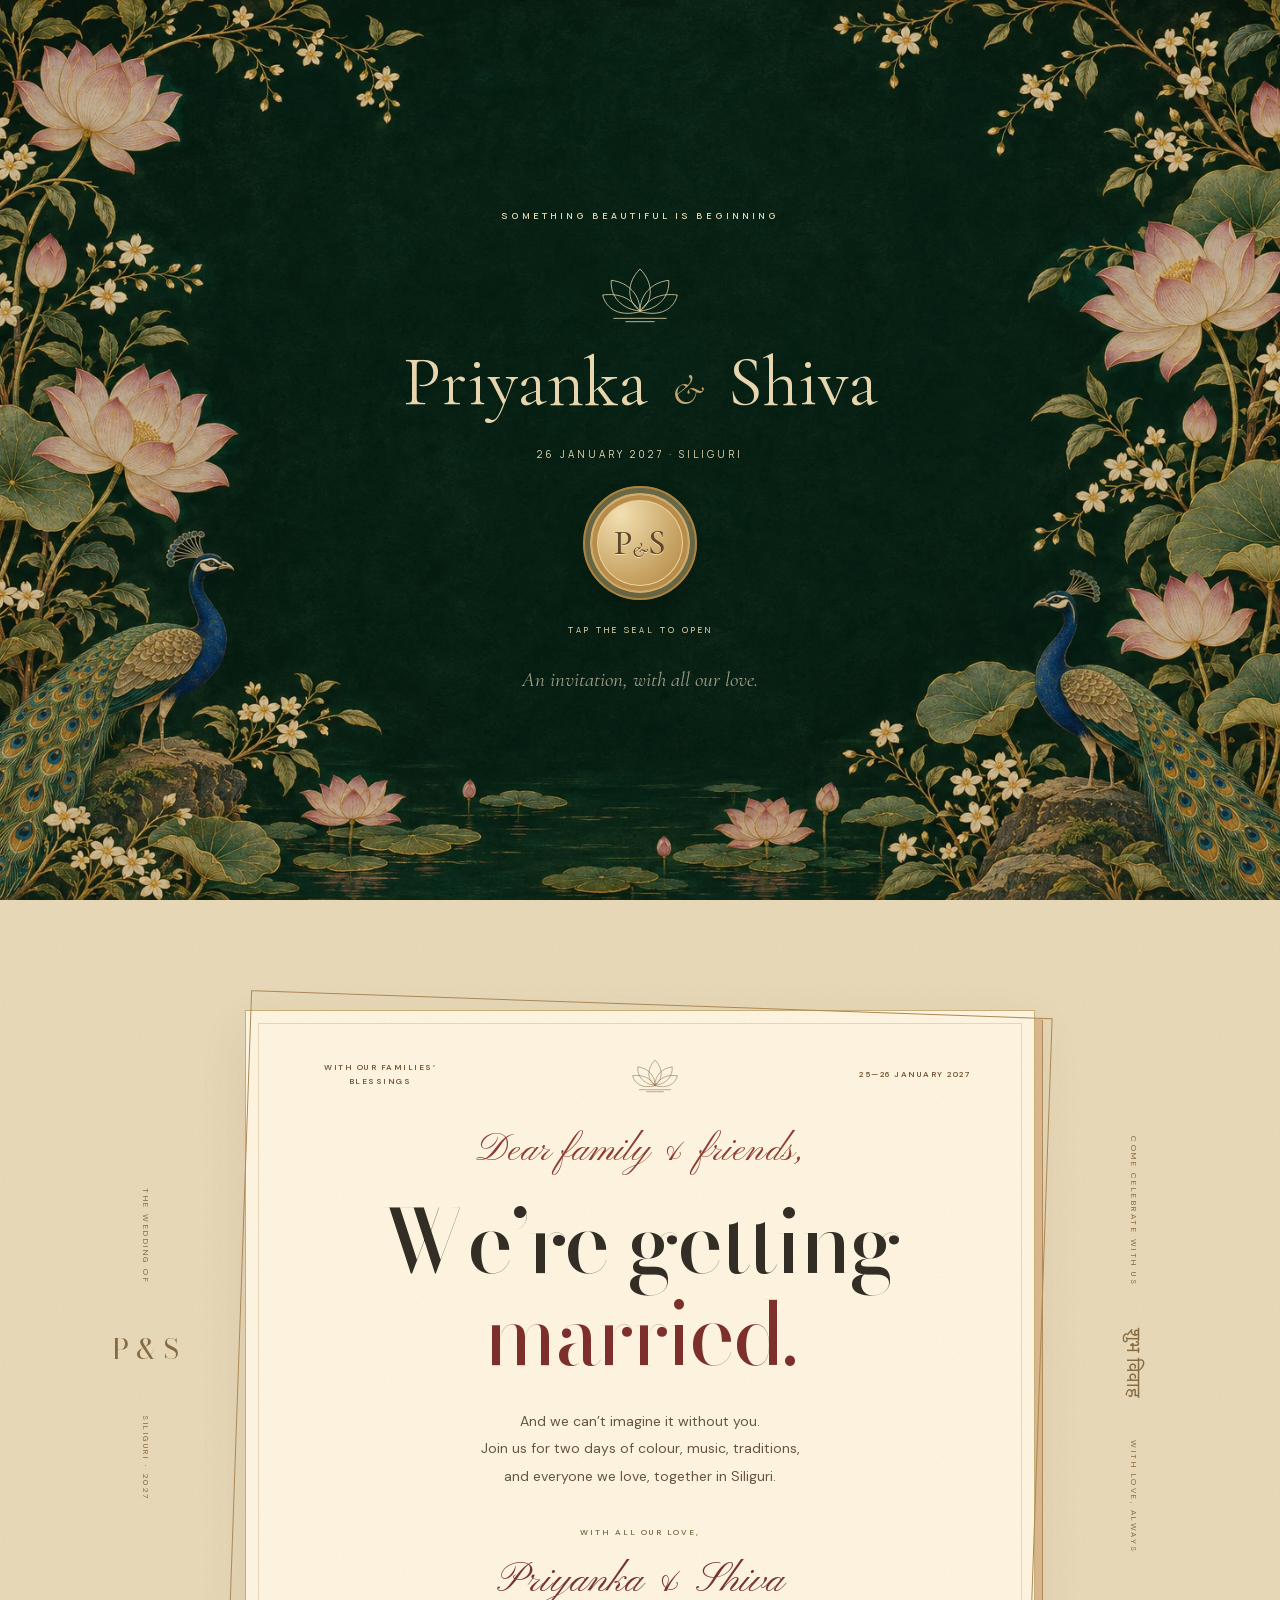
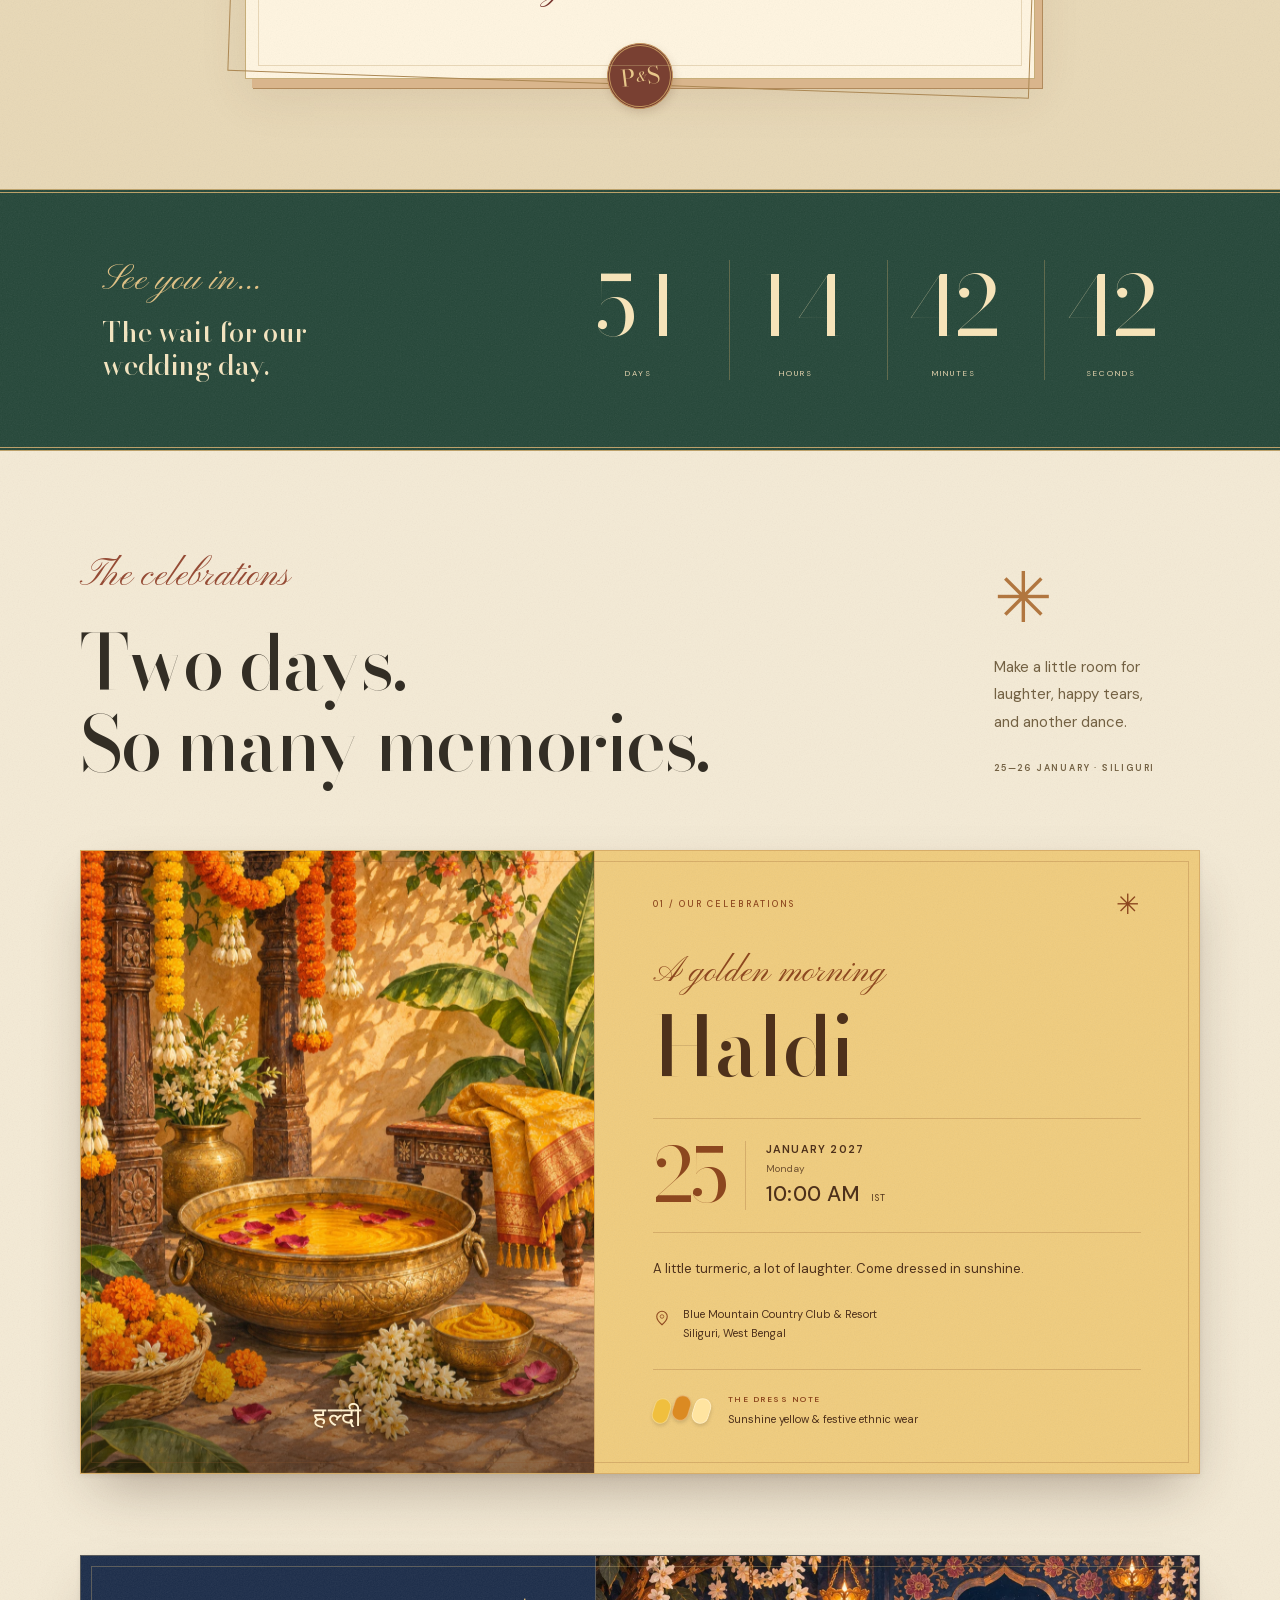
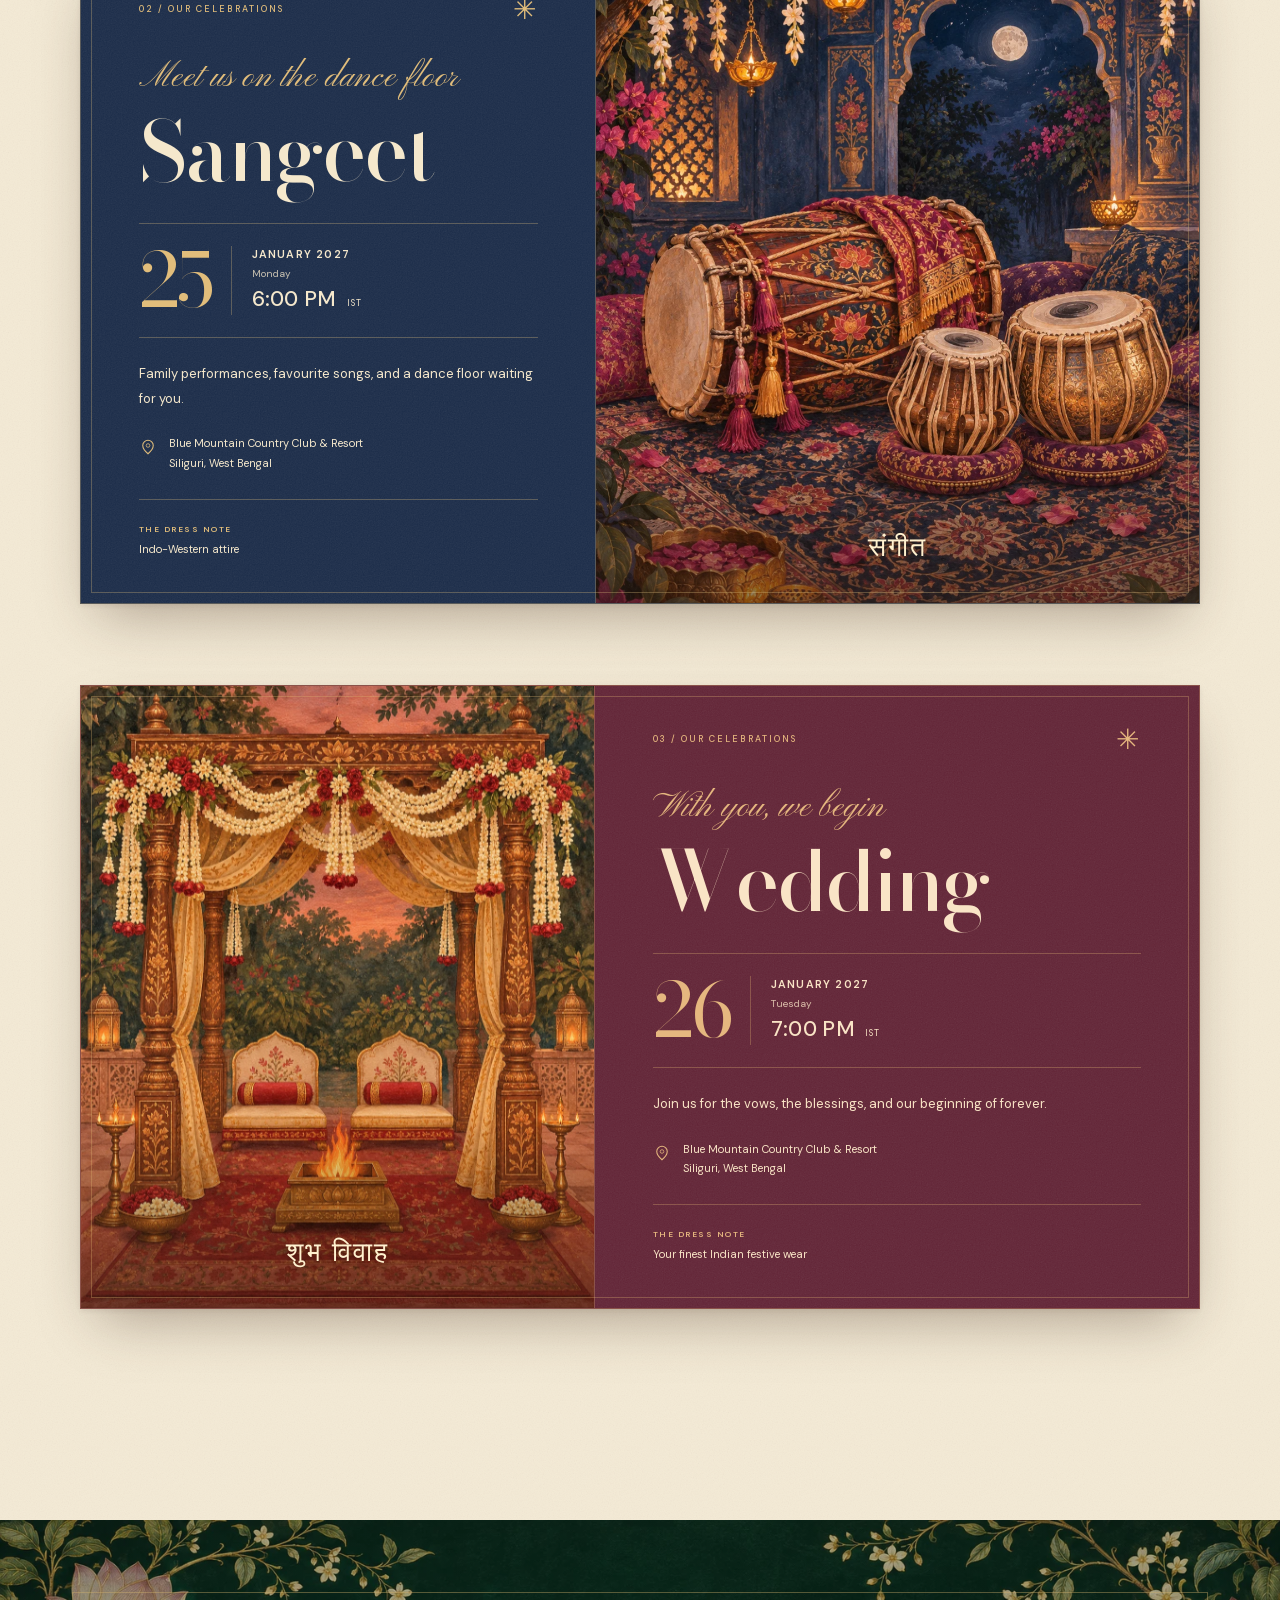
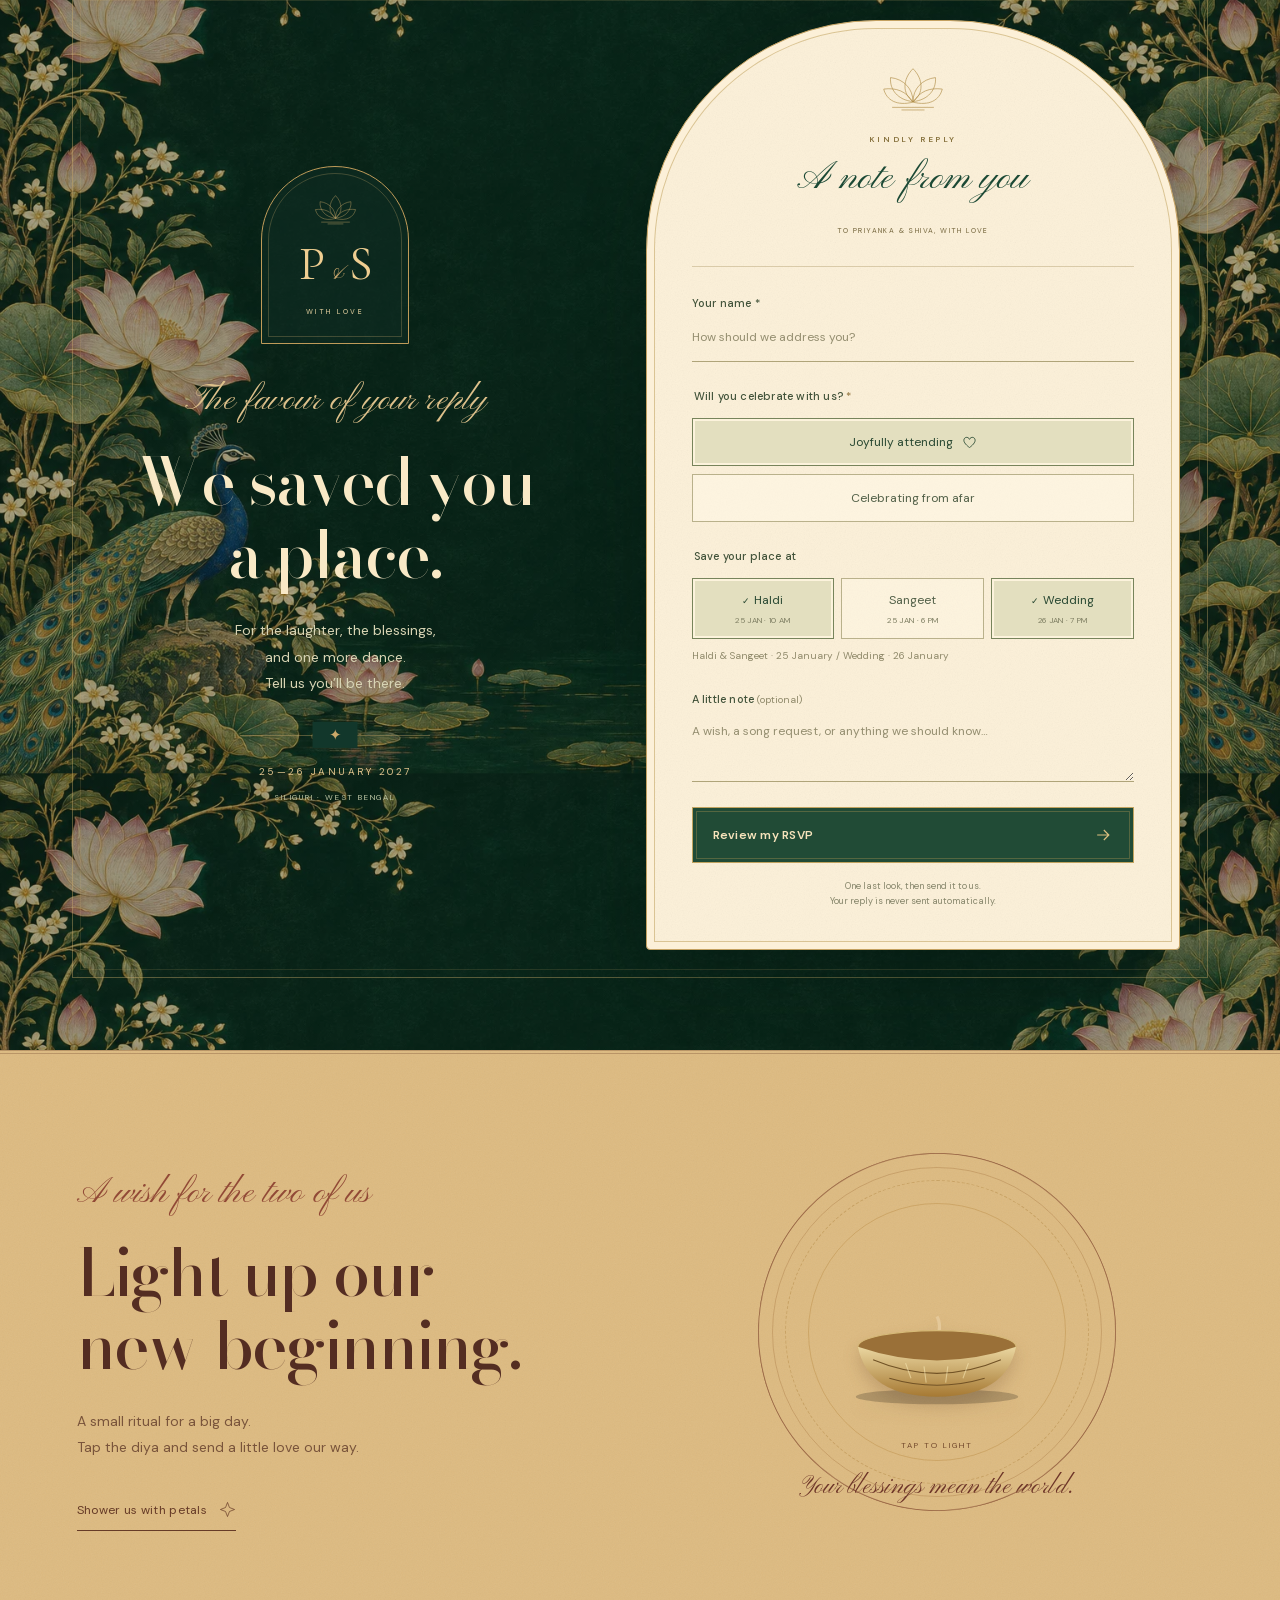
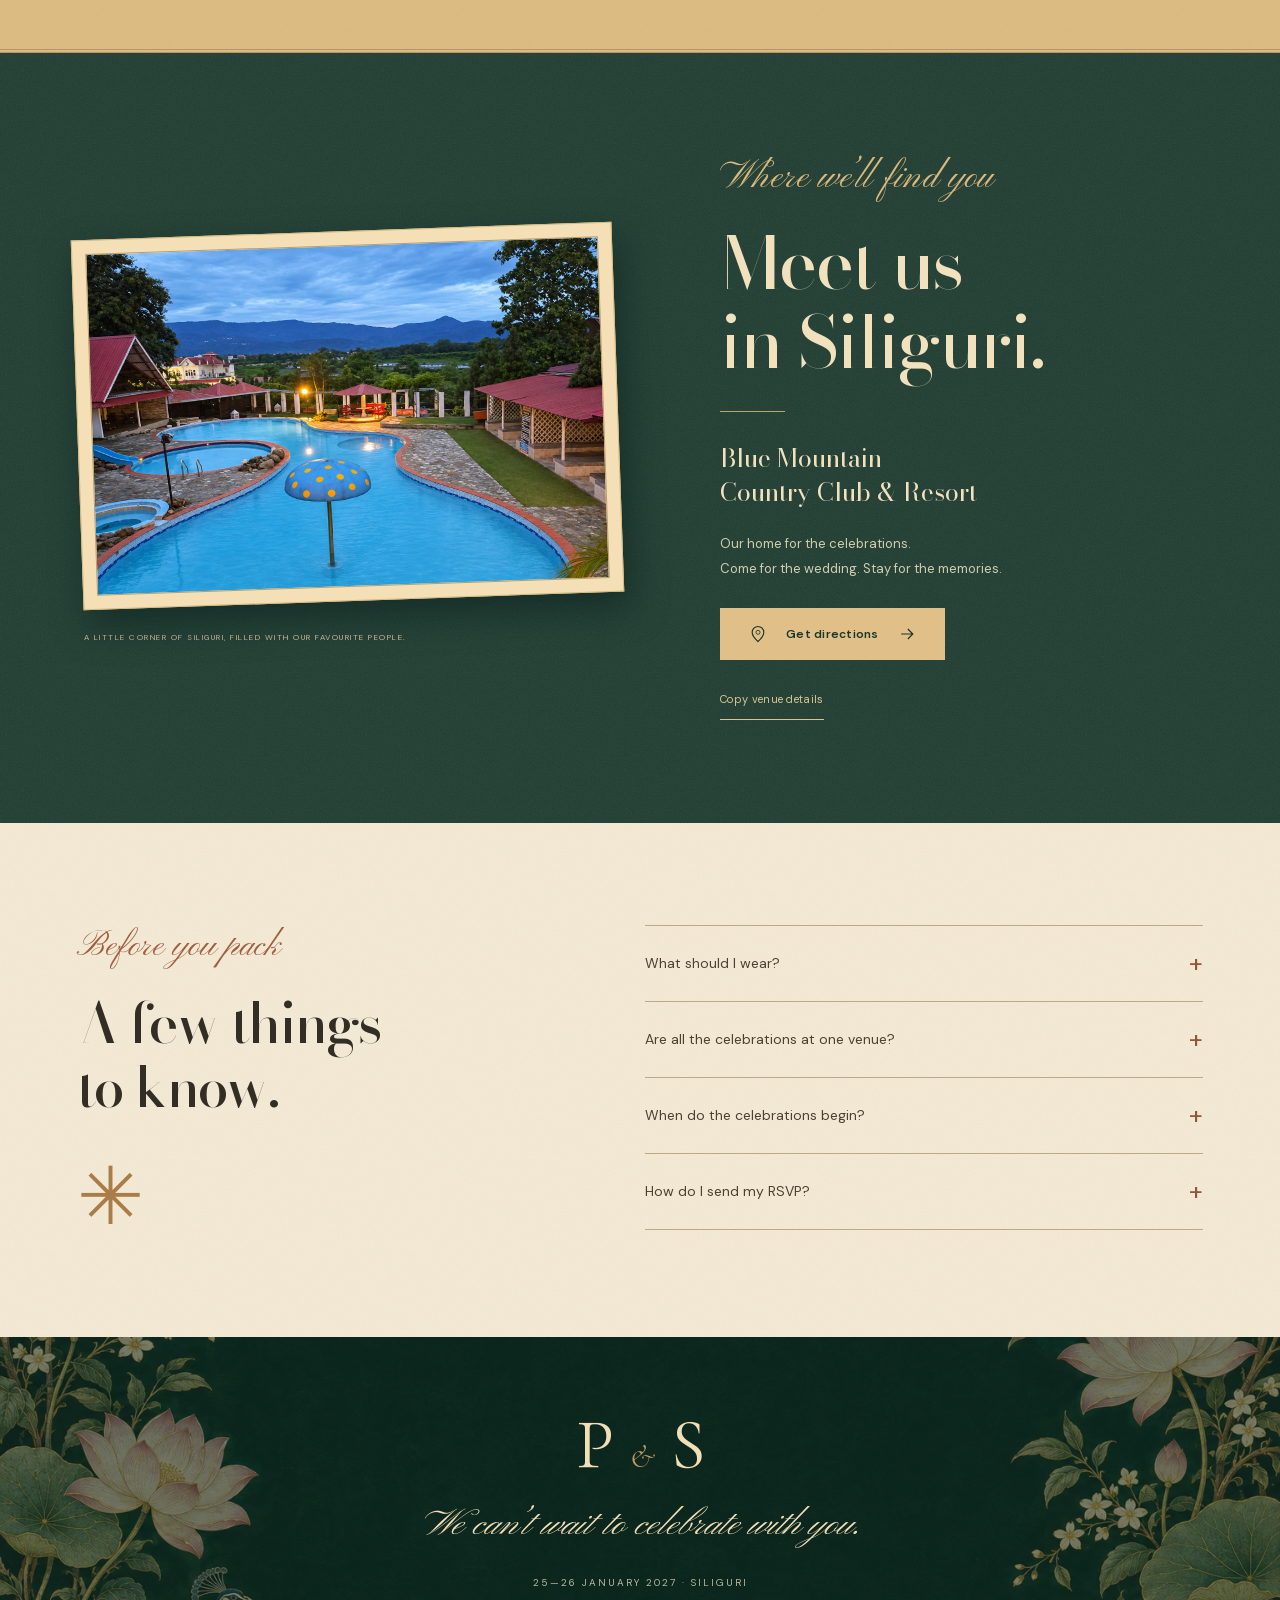
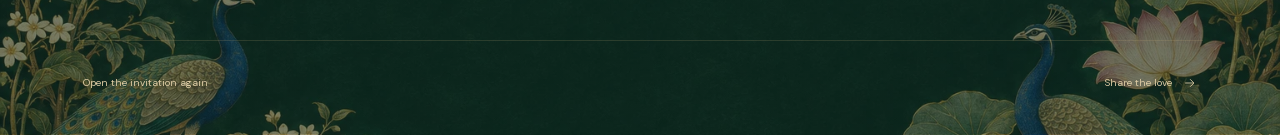
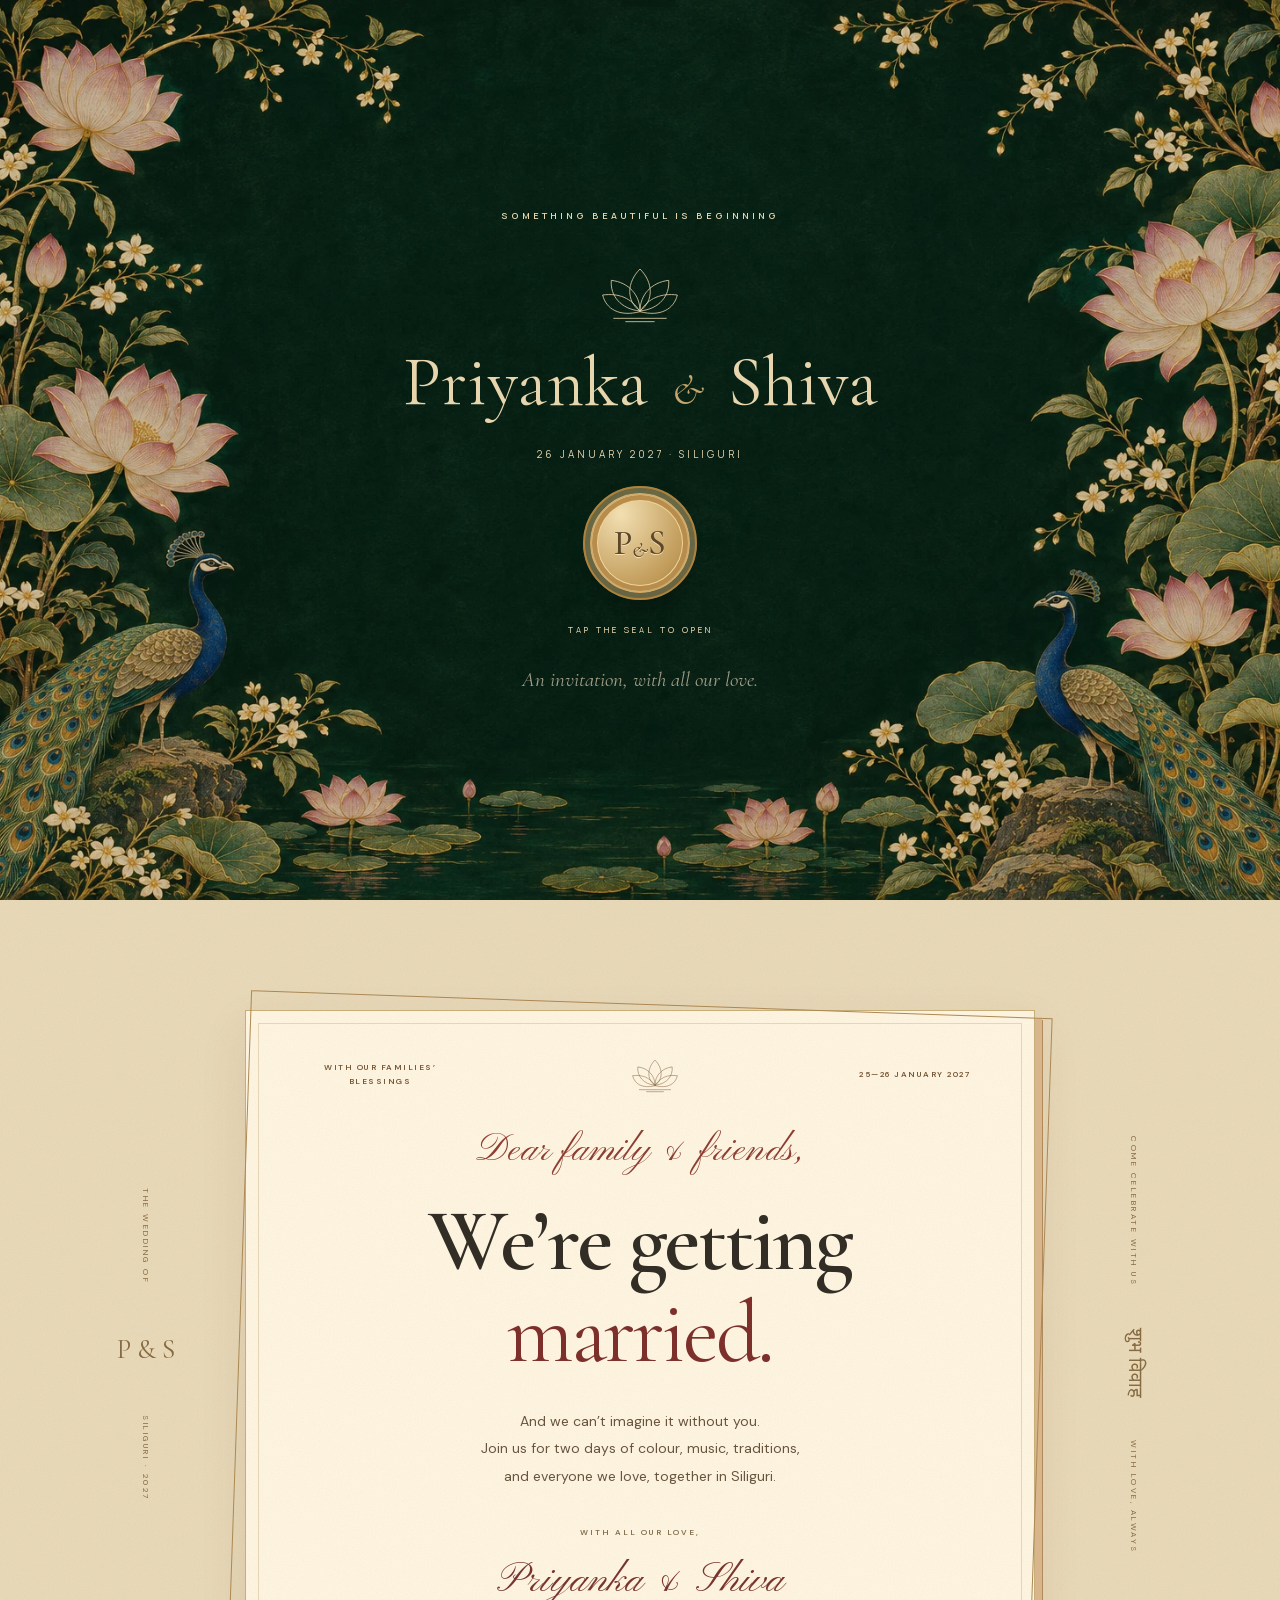
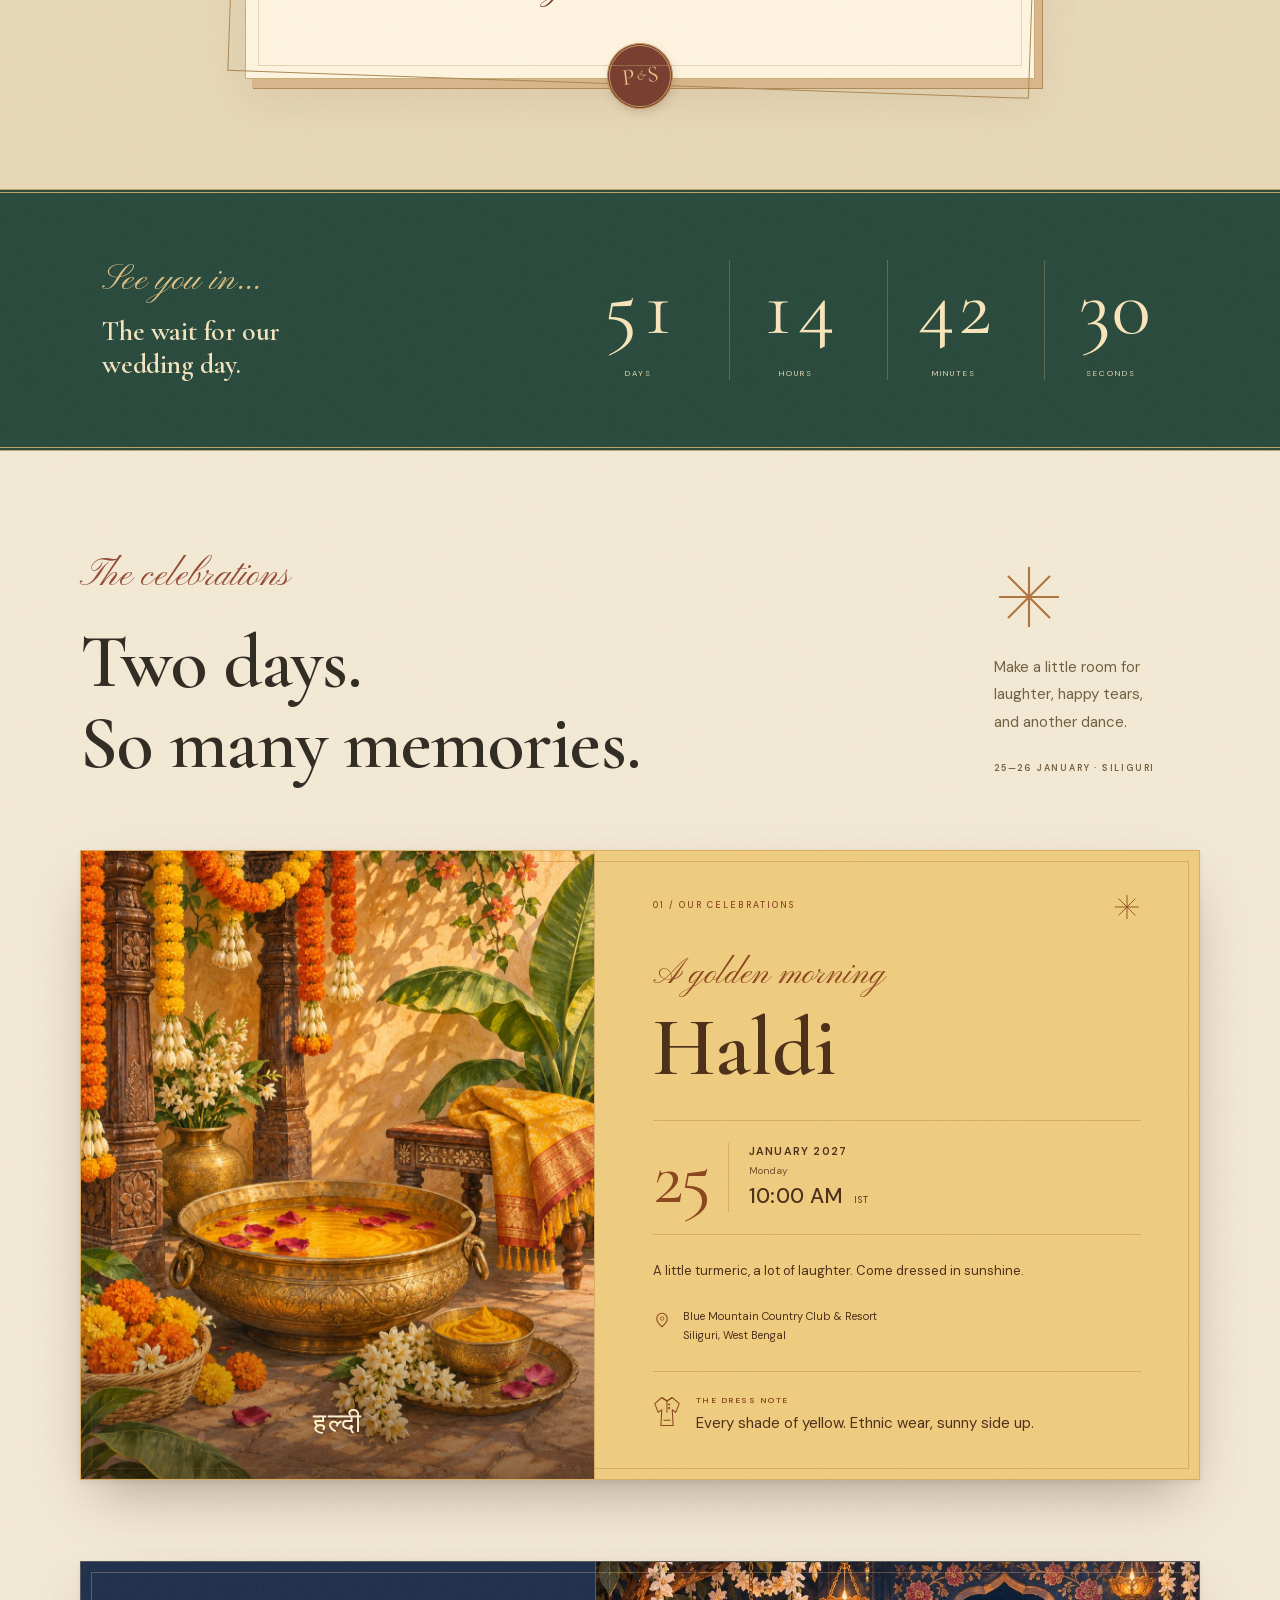
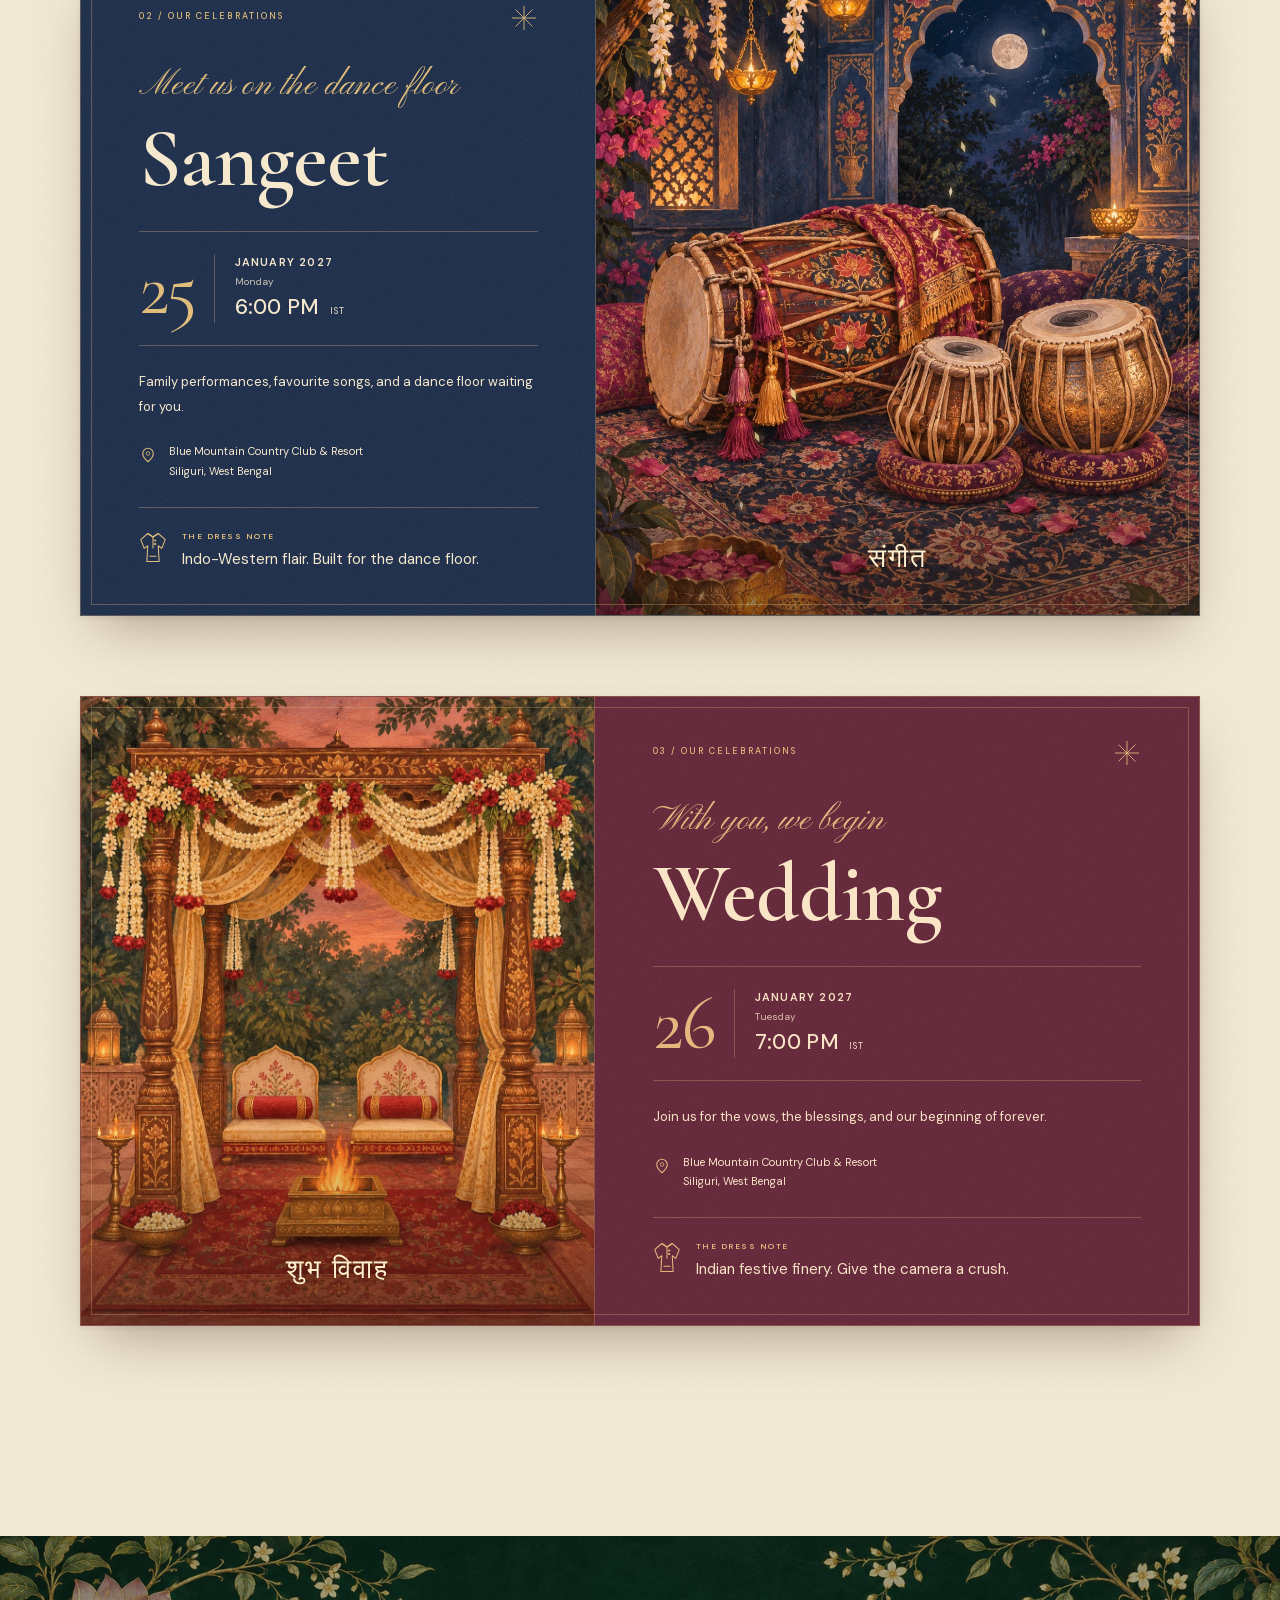
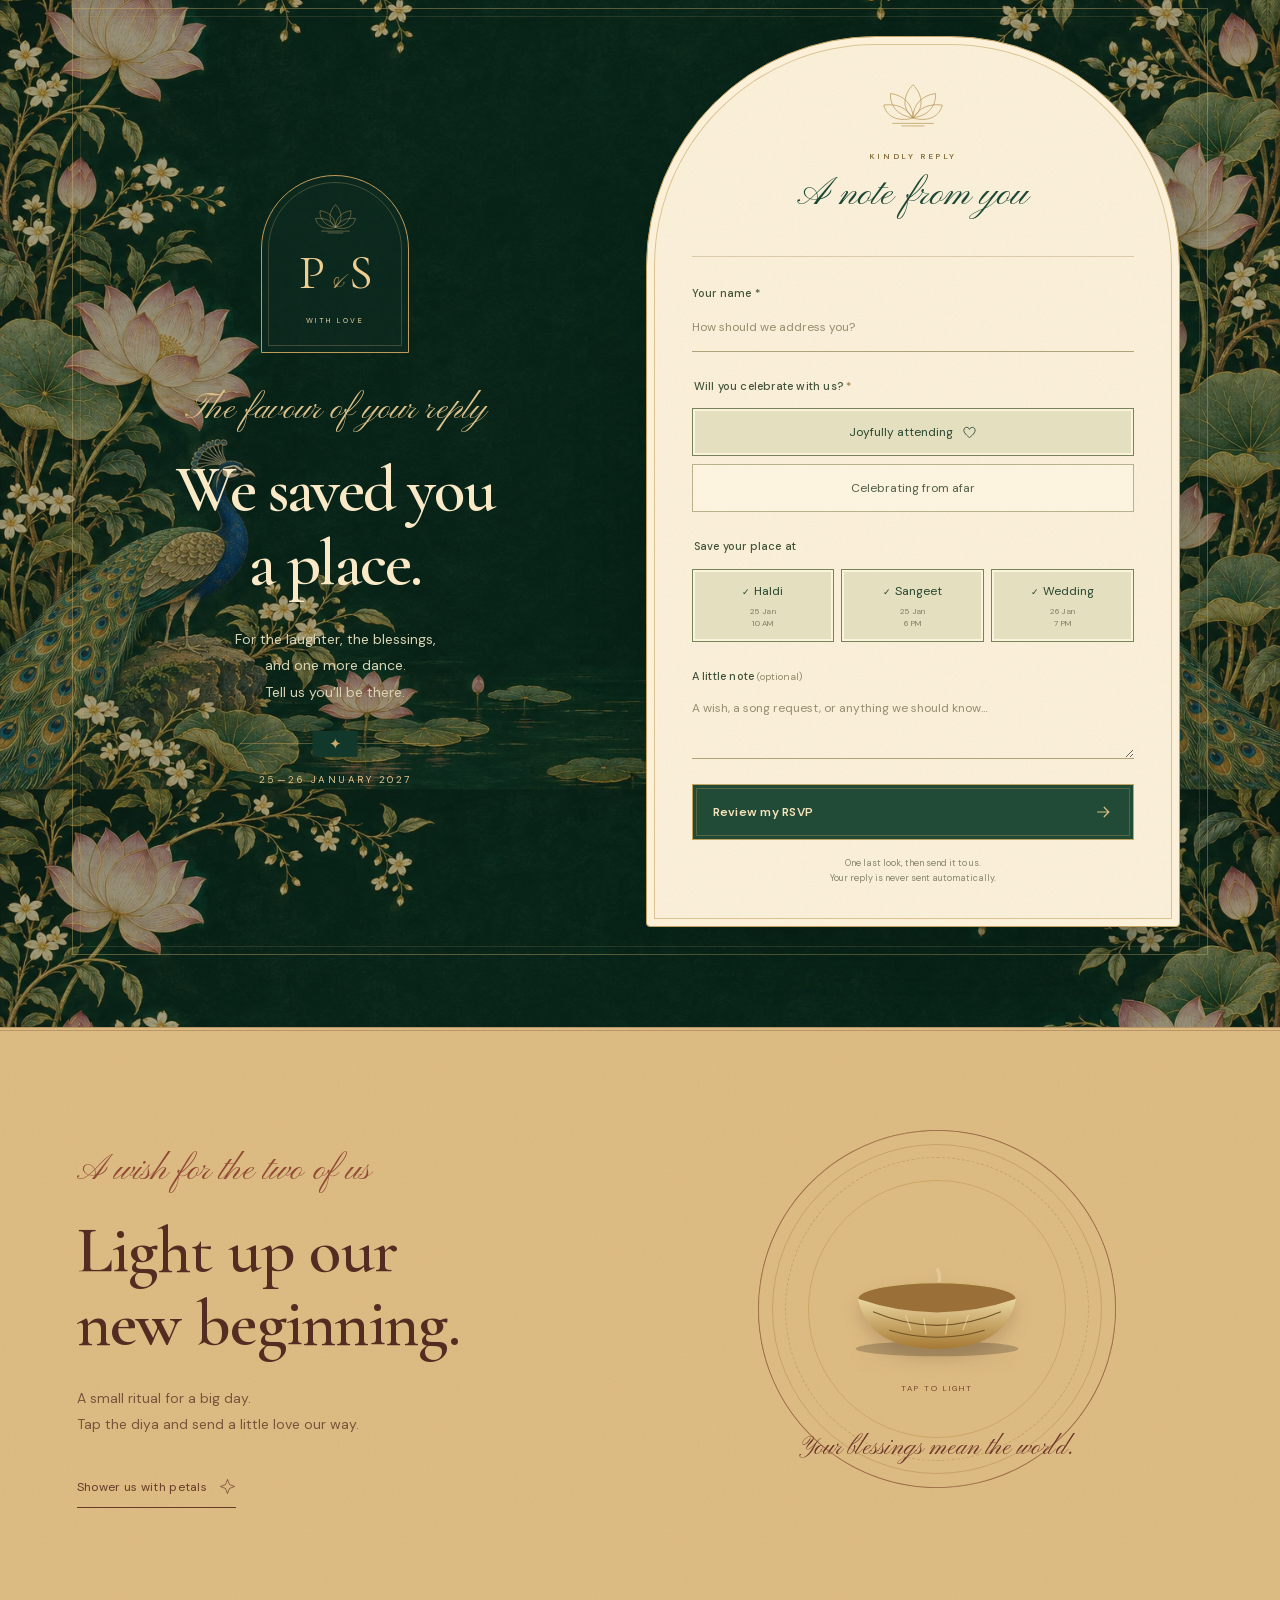
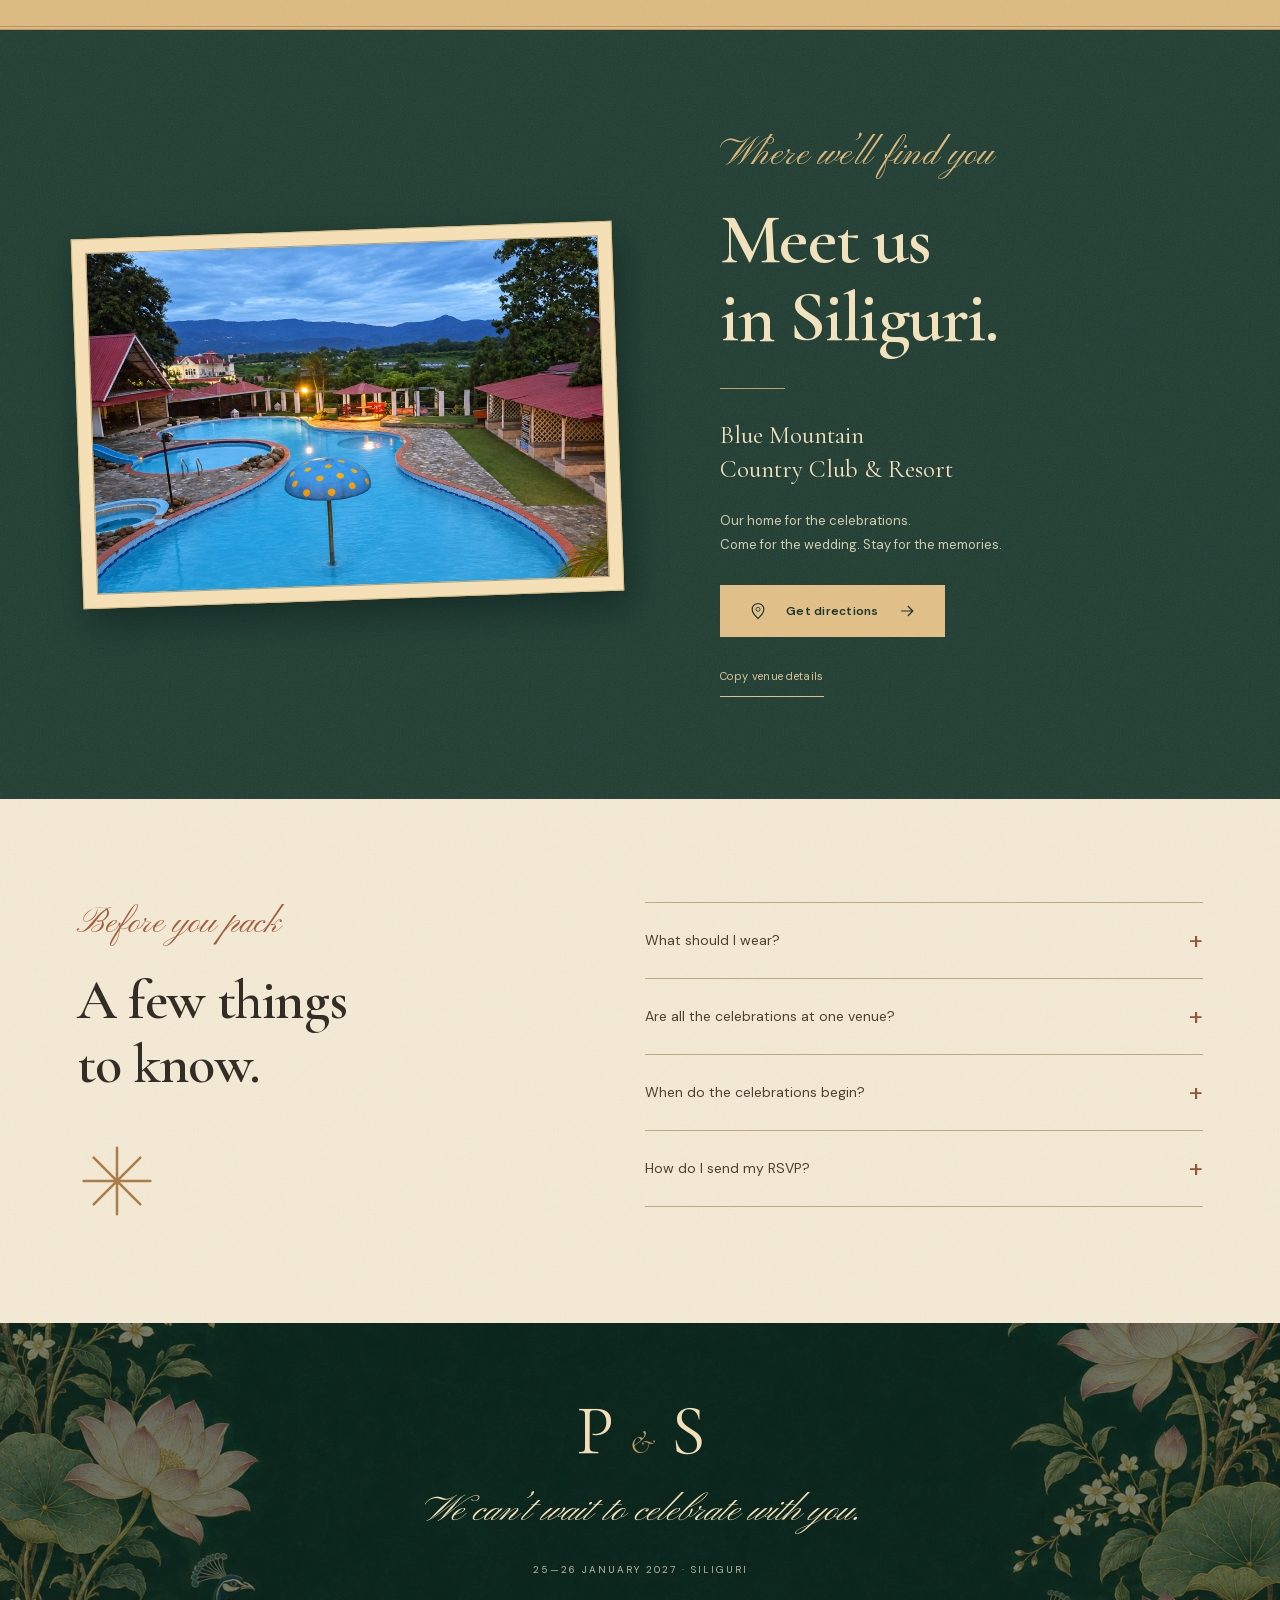
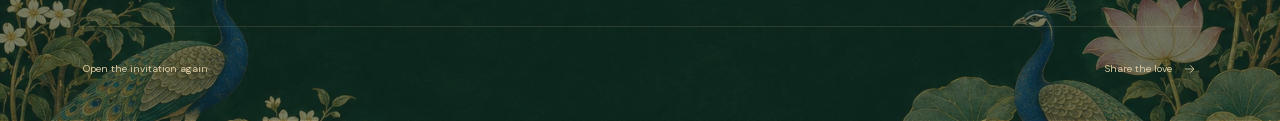
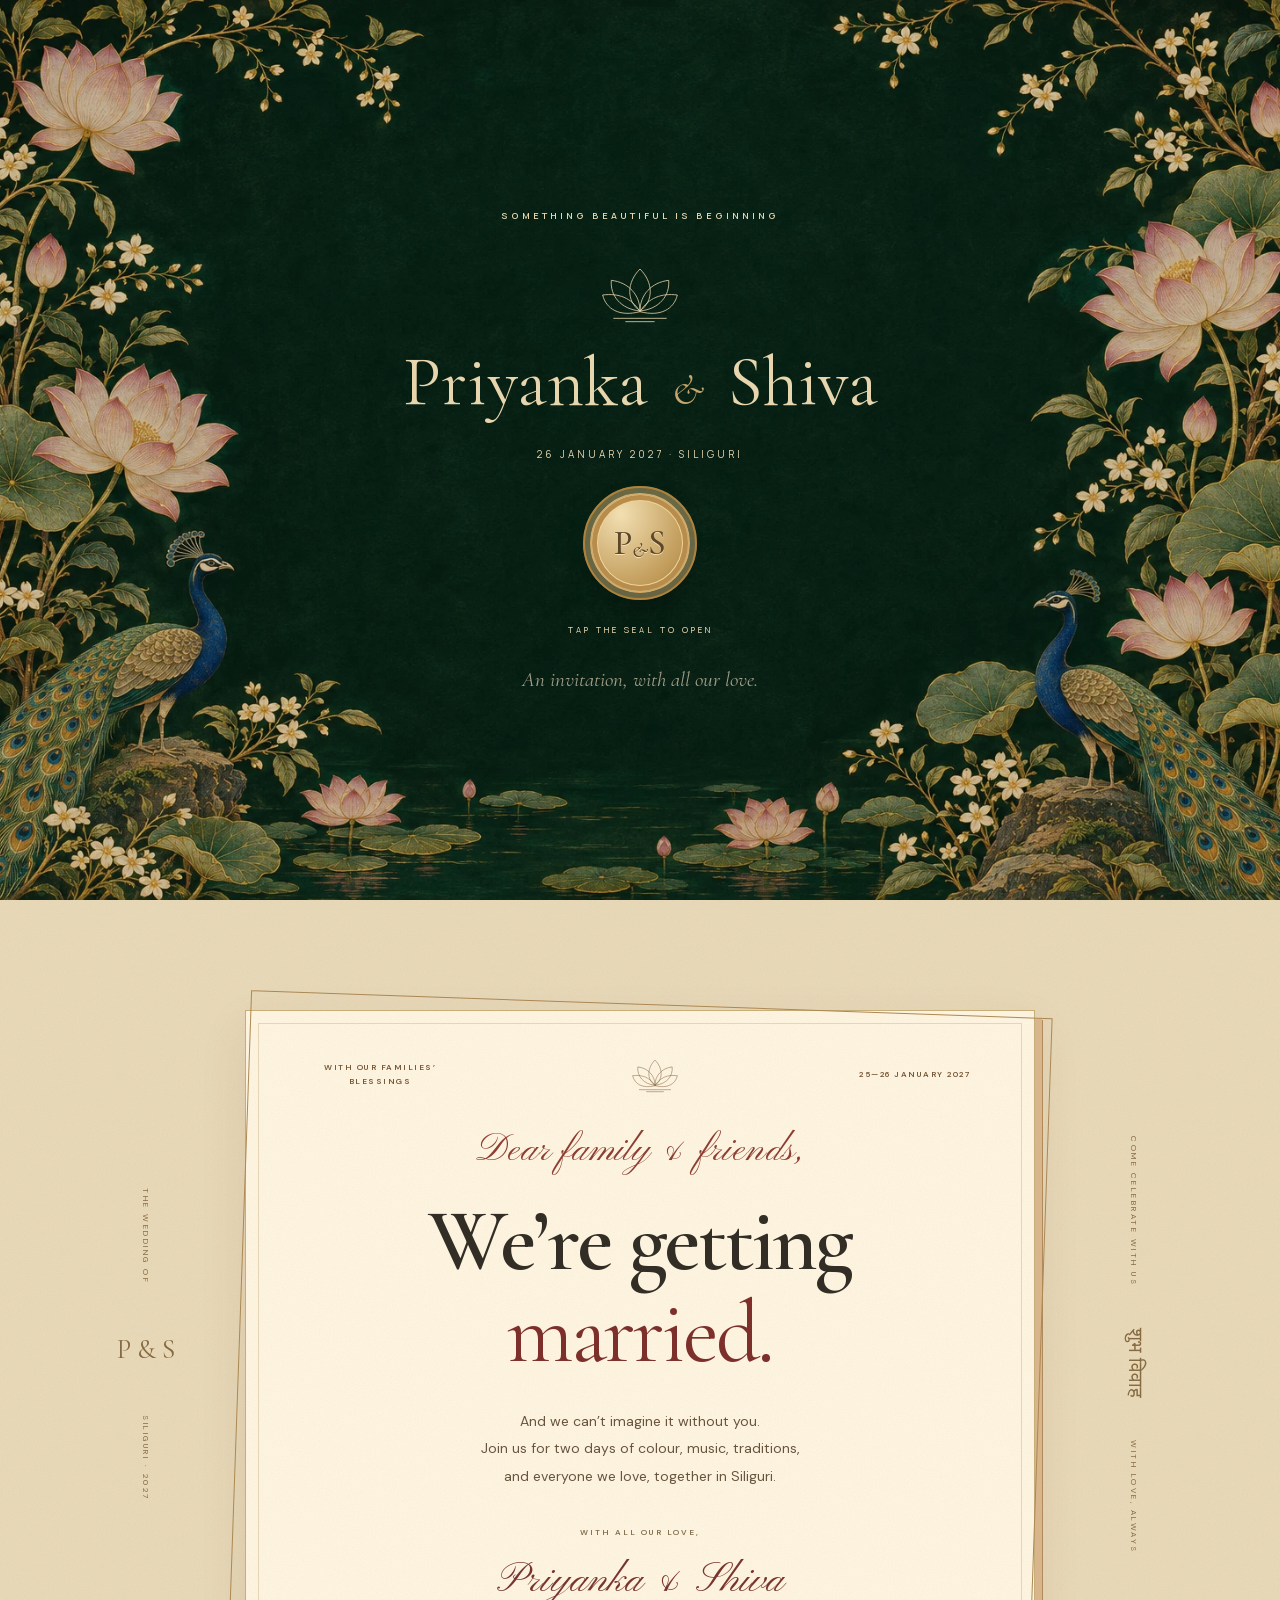
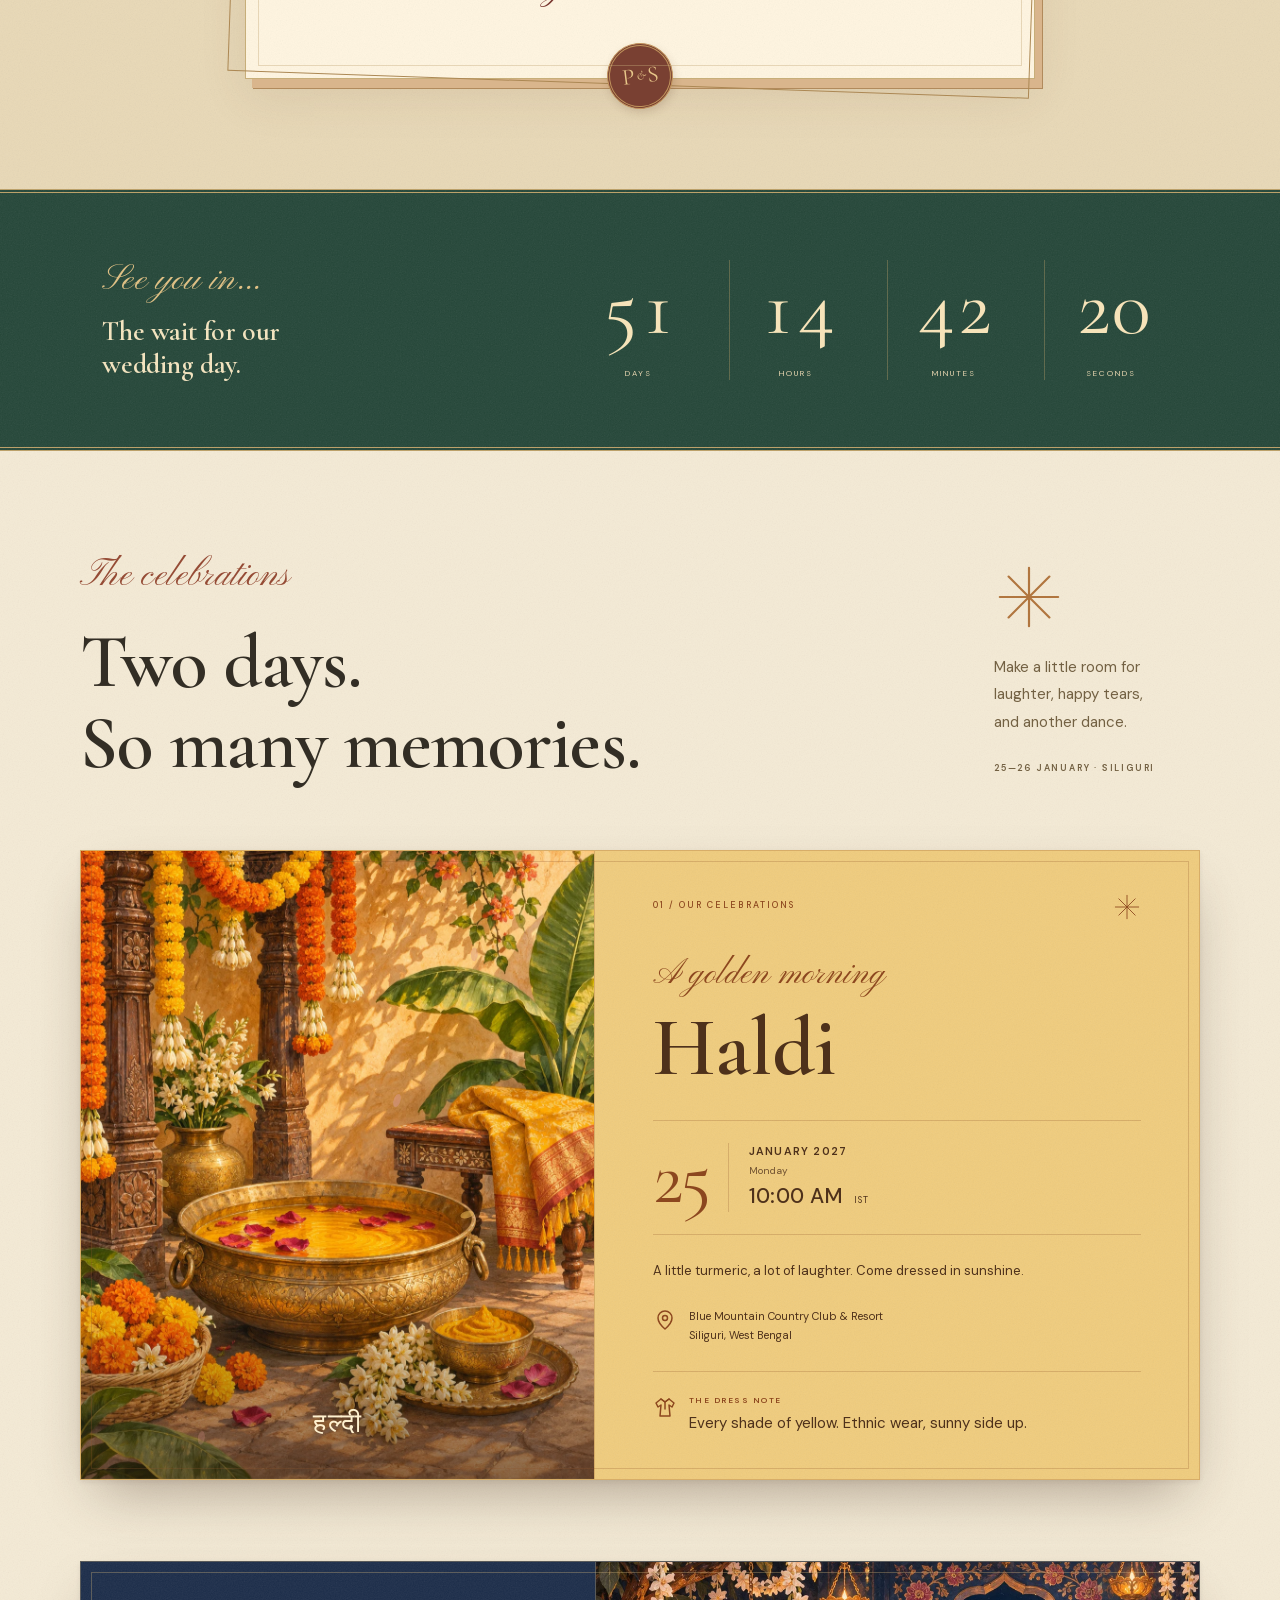
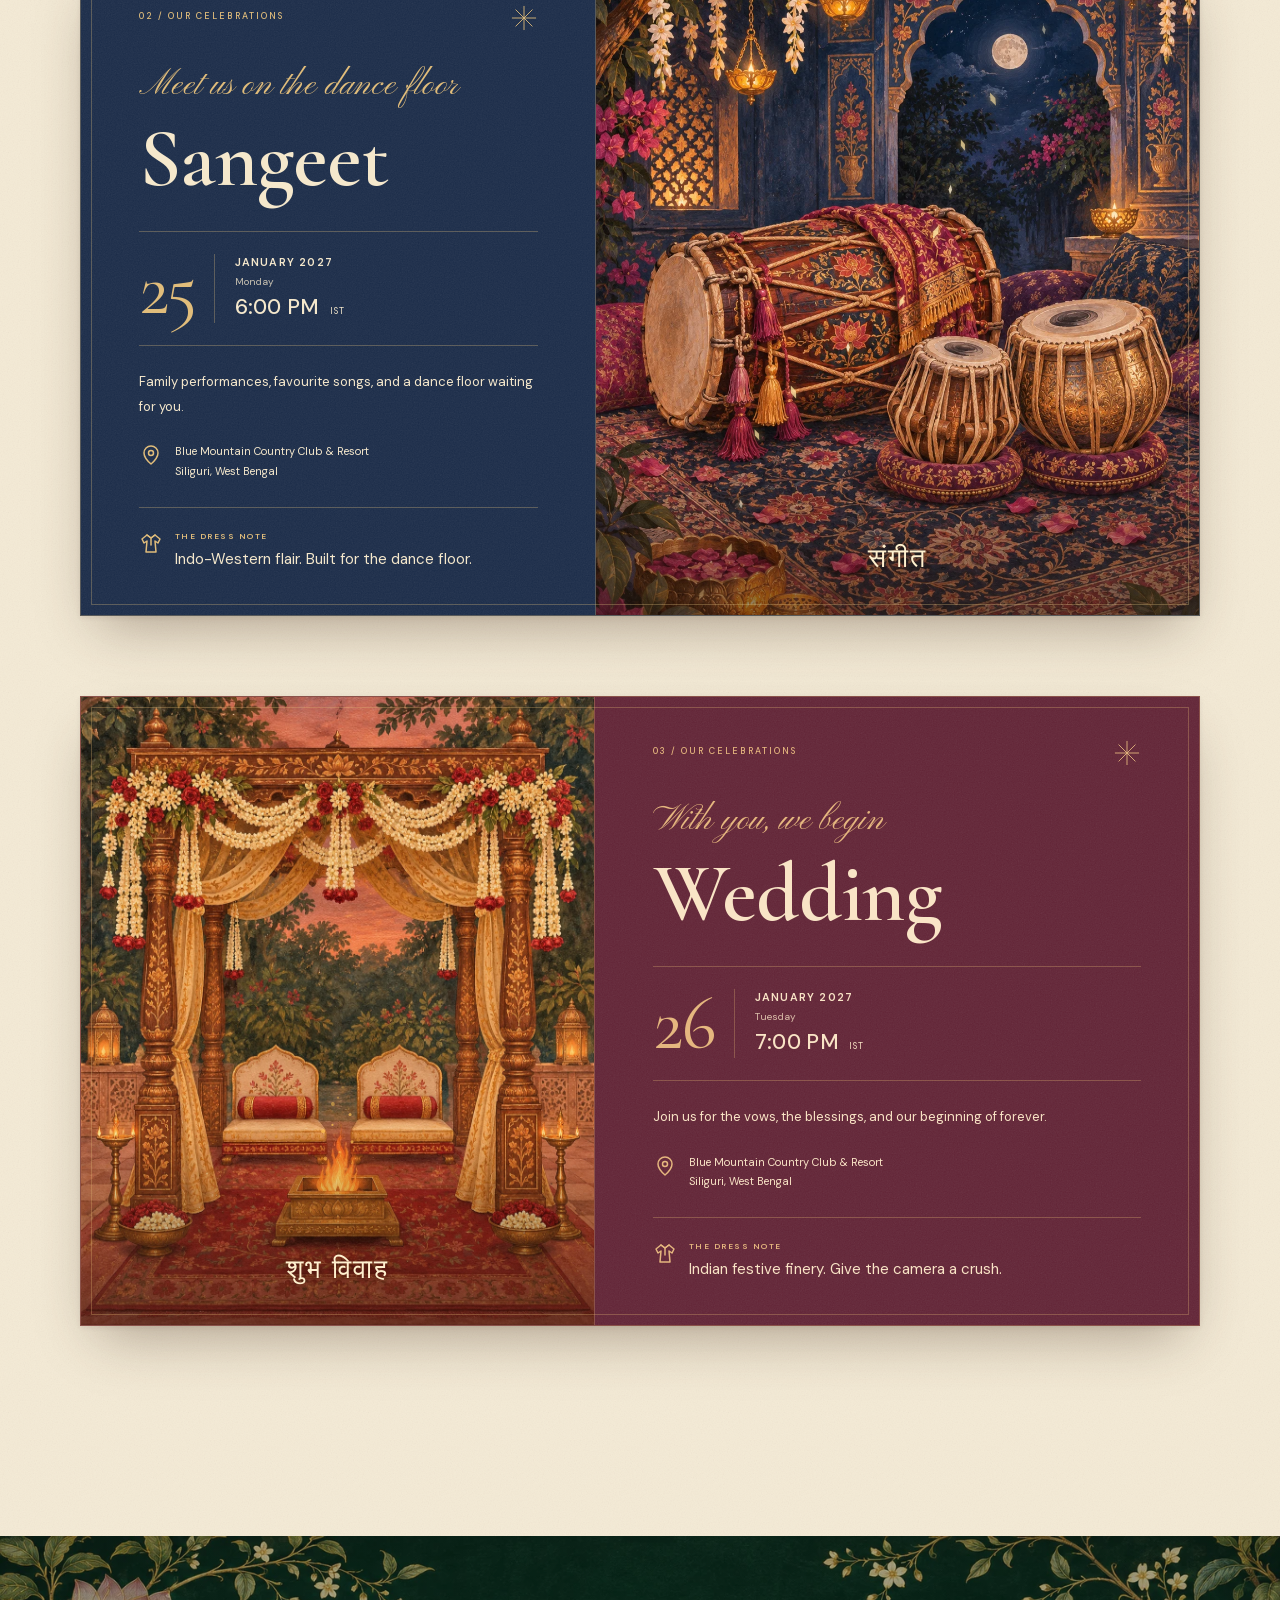
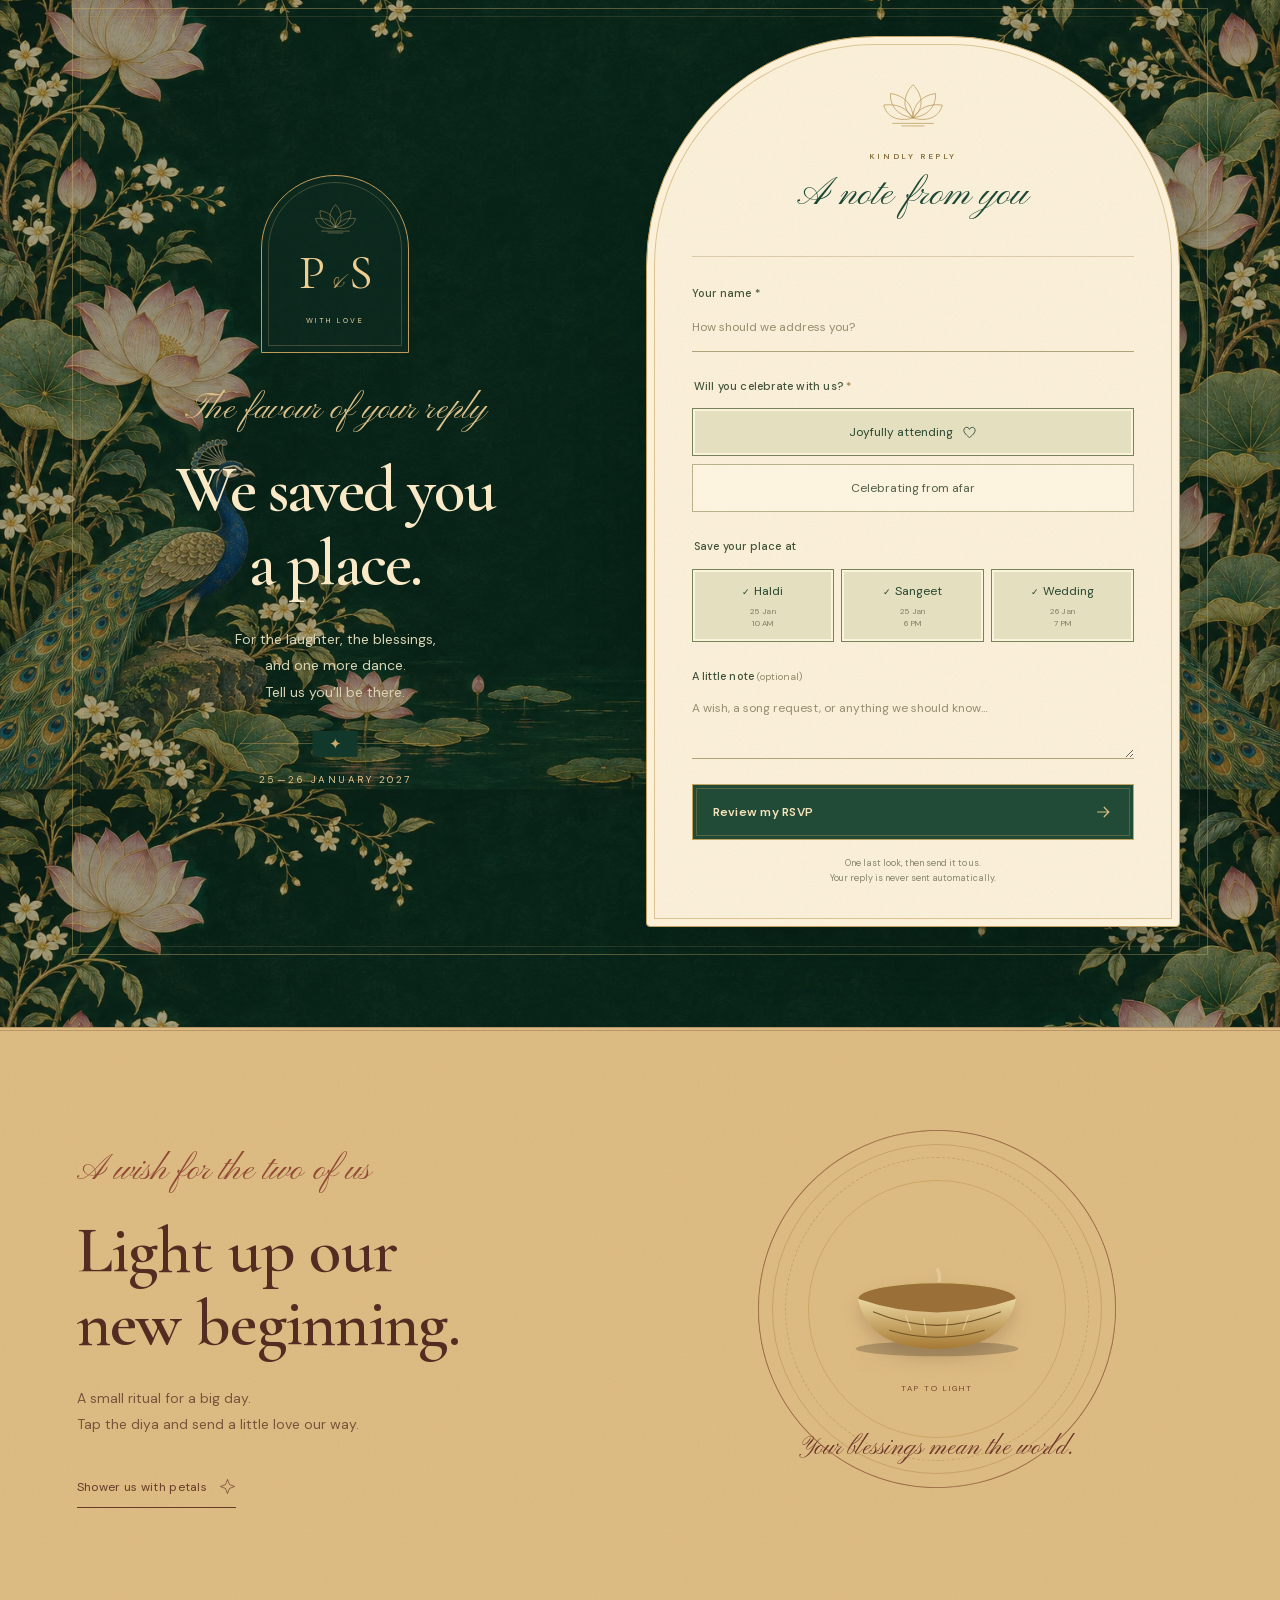
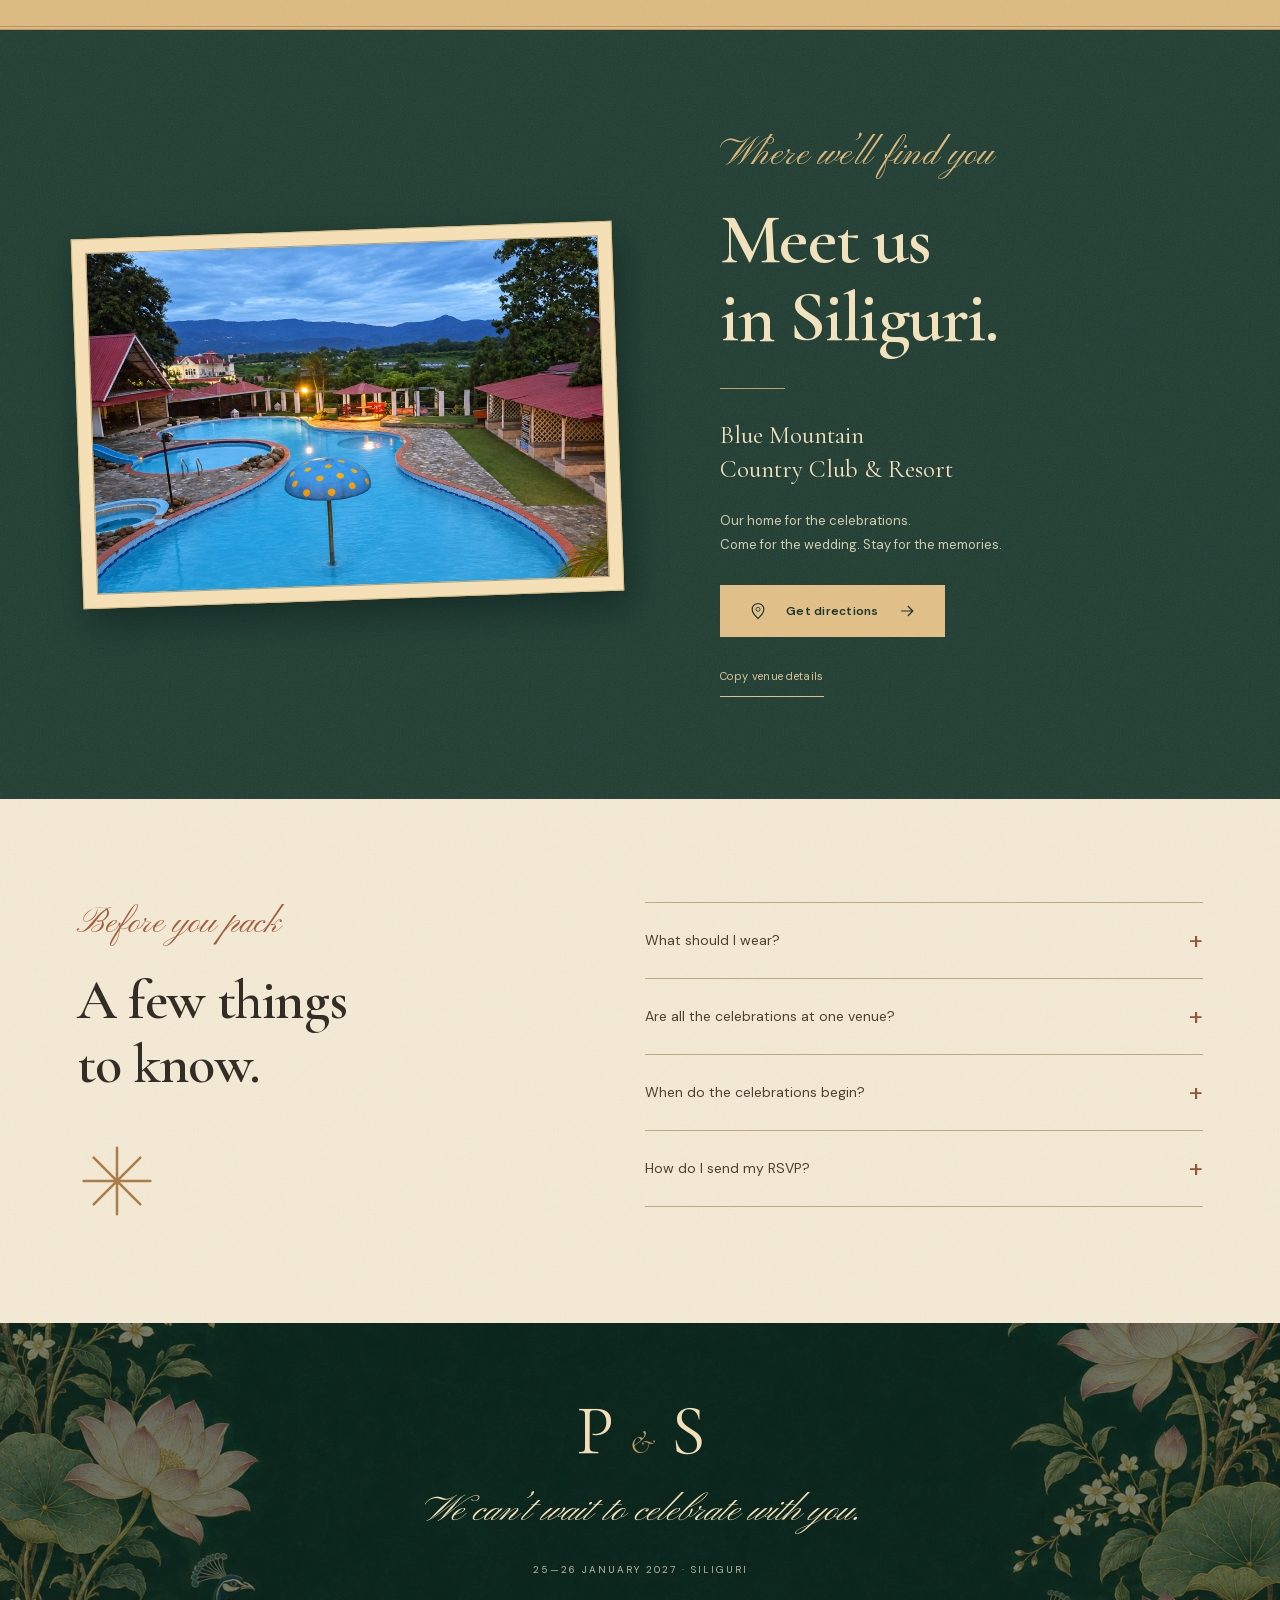
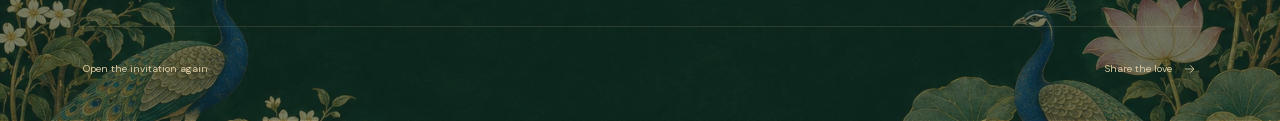
